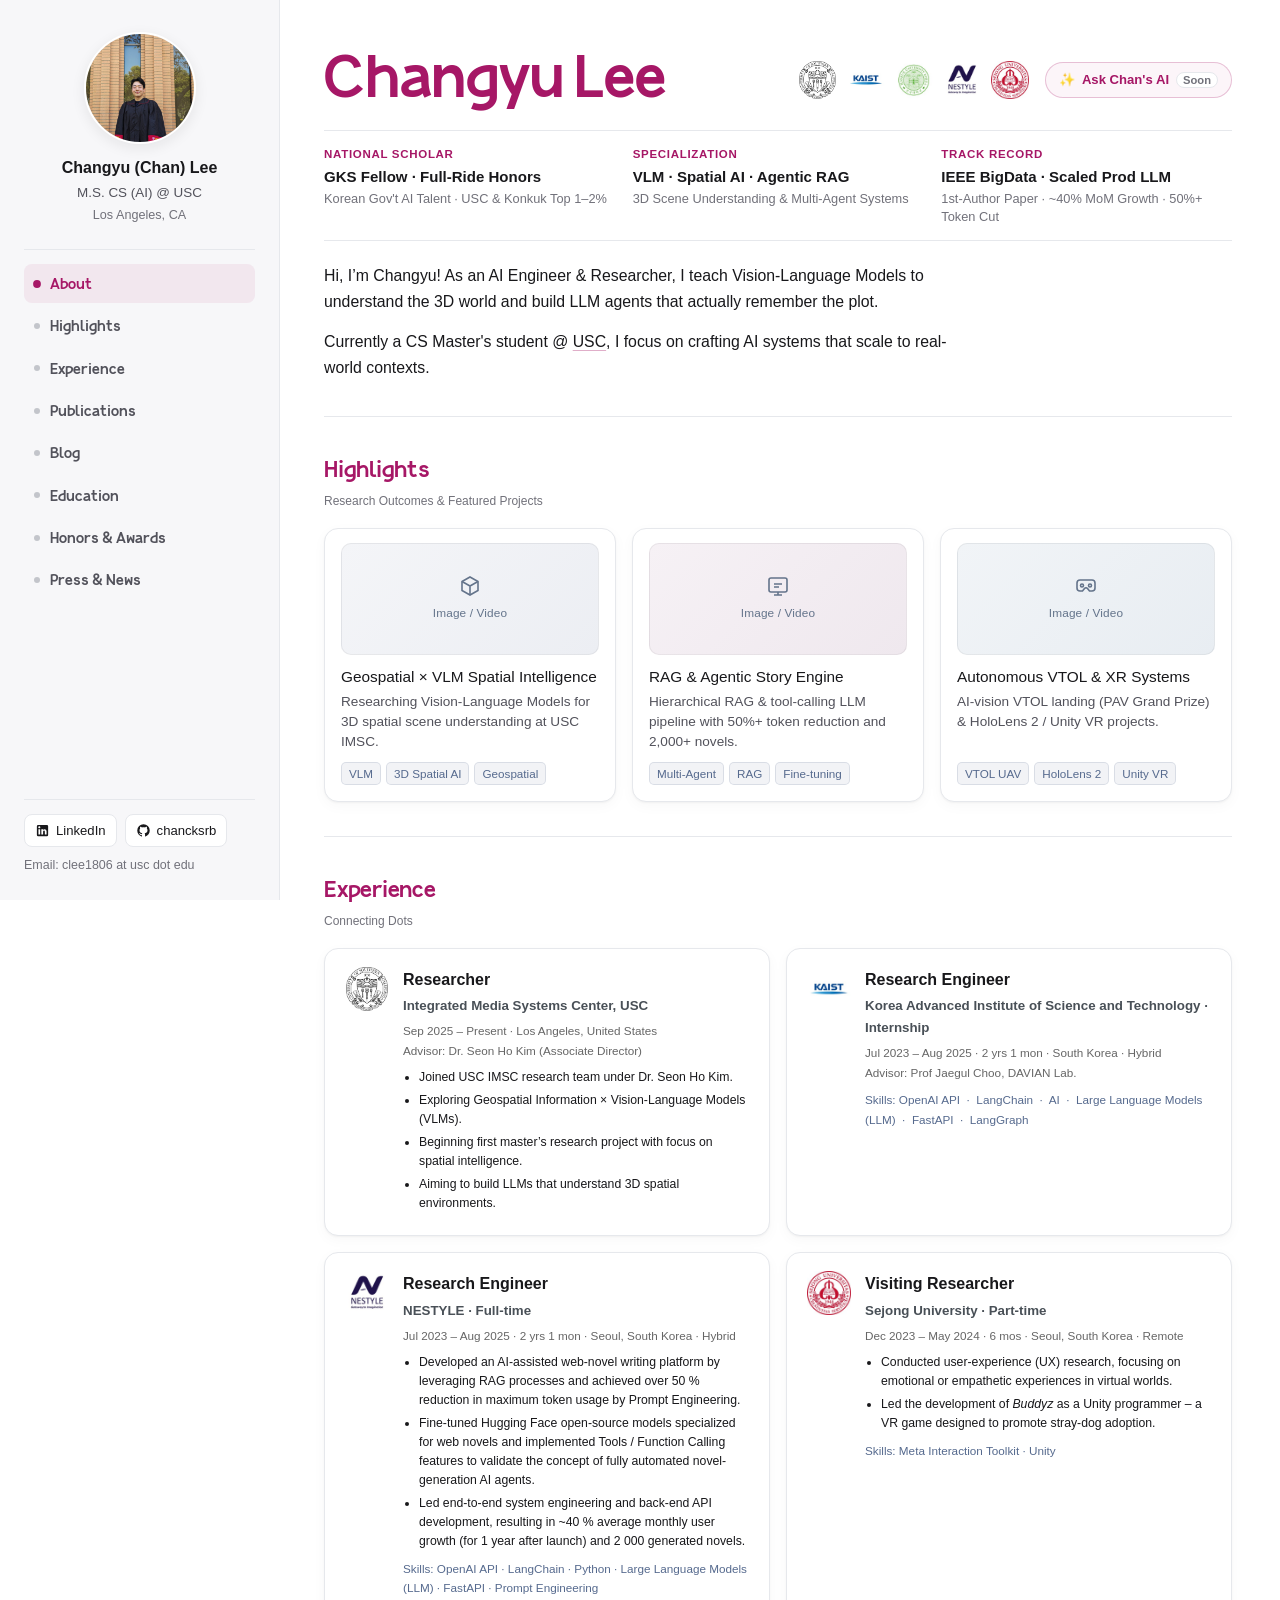
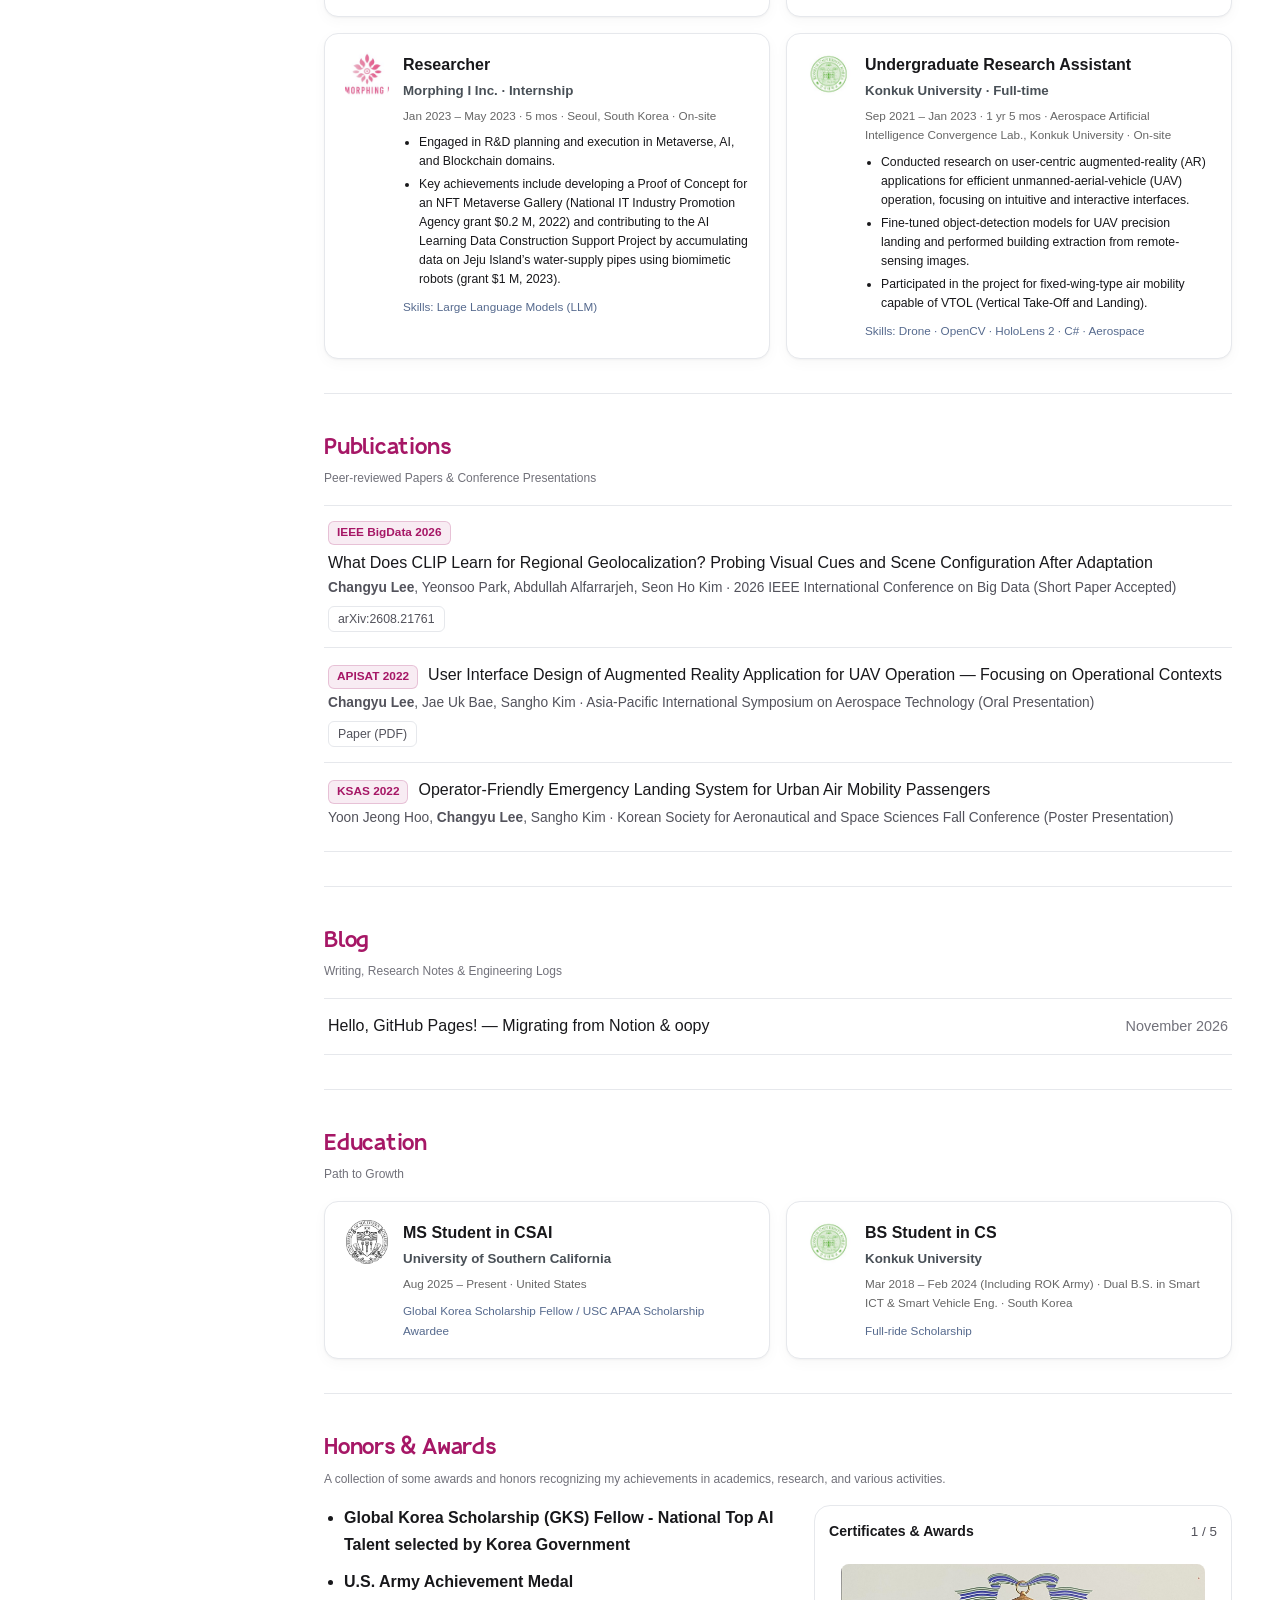
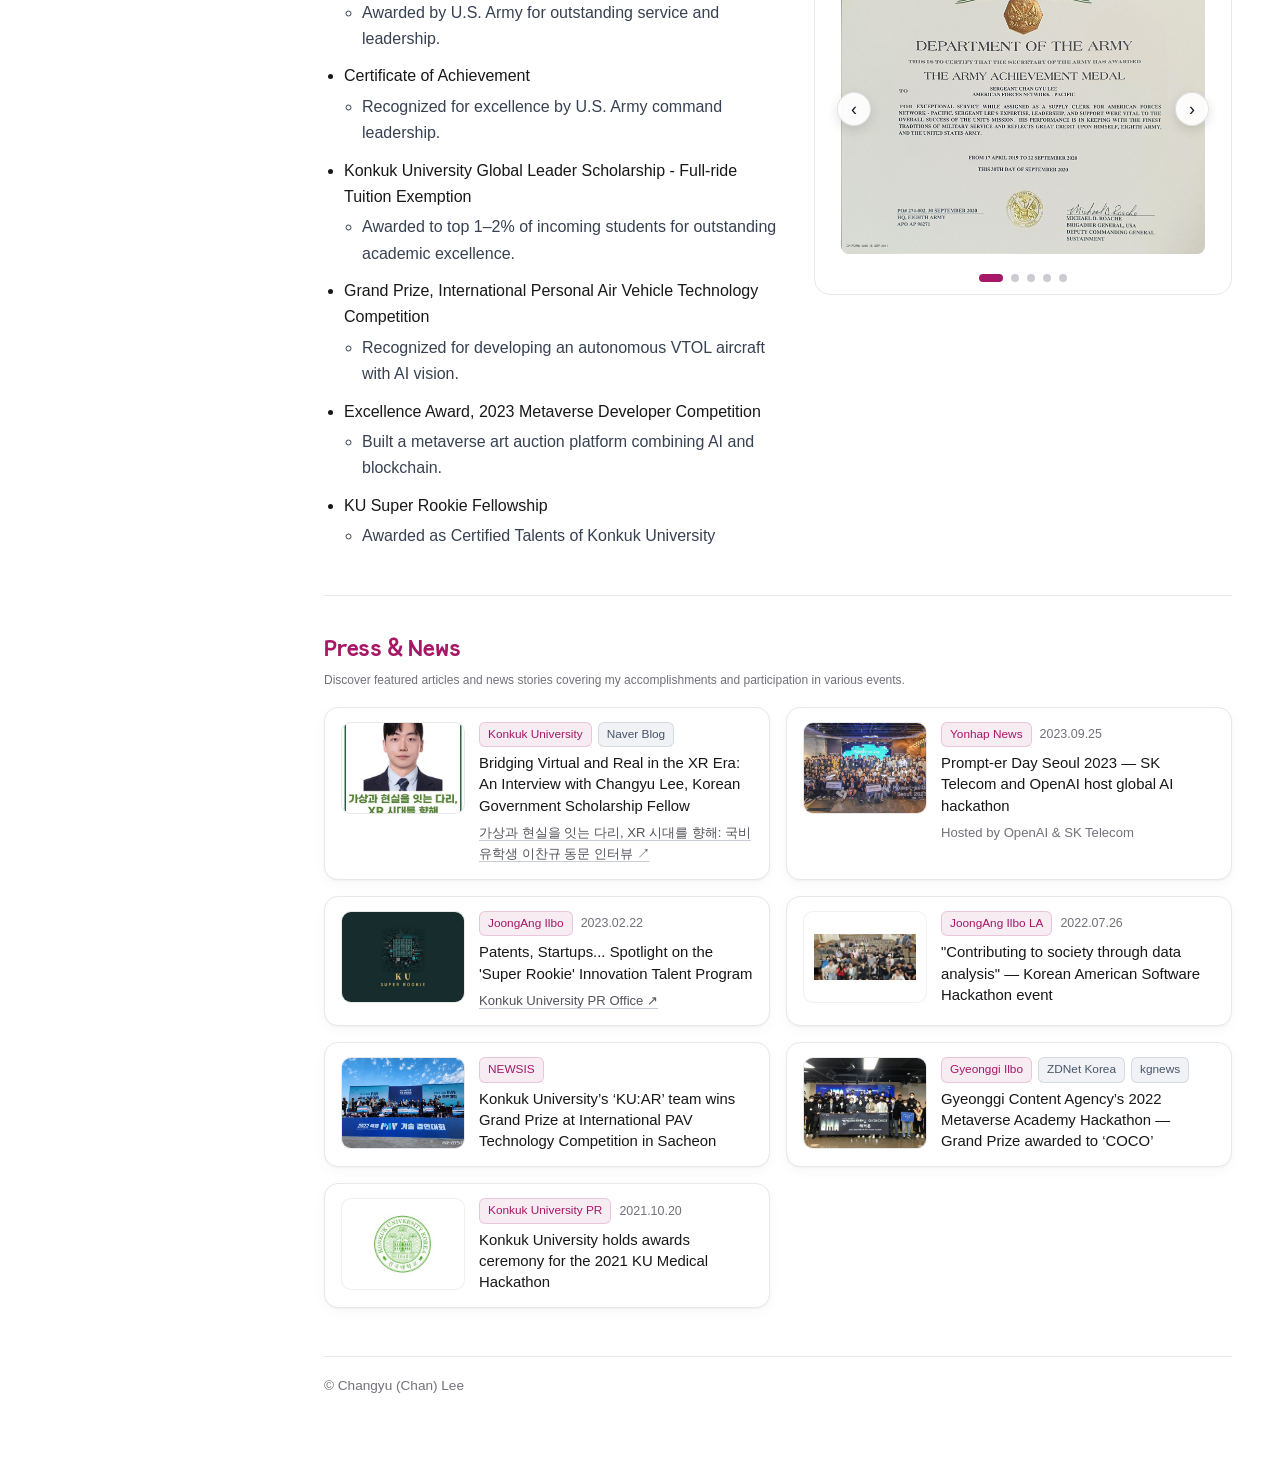
==== index.html @ b0b5f406 "content(publications): update subtitle to Peer-reviewed Papers & Conference Presentations" ====
<!DOCTYPE html>
<html lang="en">
<head>
  <meta charset="UTF-8" />
  <meta name="viewport" content="width=device-width, initial-scale=1.0" />
  <title>Changyu Lee</title>
  <meta name="description" content="Applied AI Engineer — Changyu (Chan) Lee" />
  <meta property="og:title" content="Changyu Lee" />
  <meta property="og:description" content="Applied AI Engineer & M.S. candidate in CS (AI) at USC" />
  <meta property="og:type" content="website" />
  <meta property="og:image" content="assets/images/profile.jpg" />
  <link rel="icon" type="image/svg+xml" href="favicon.svg" />
  <link rel="stylesheet" href="assets/css/style.css" />
</head>
<body>
  <div class="split-layout">
    <!-- Fixed Left Sidebar (Desktop) / Flattened Top Profile (Mobile) -->
    <aside class="split-sidebar" aria-label="Profile & Navigation">
      <div class="sidebar-top">
        <div class="profile-card">
          <div class="profile-photo-wrap">
            <img src="assets/images/profile.jpg" alt="Changyu Lee" data-zoomable />
          </div>
          <div class="profile-meta">
            <p class="profile-name">Changyu (Chan) Lee</p>
            <p class="profile-role">M.S. CS (AI) @ USC</p>
            <p class="profile-sub">Los Angeles, CA</p>
          </div>
        </div>

        <nav class="sidebar-nav" aria-label="Page sections">
          <a href="#about" class="sidebar-nav-link is-active" data-section="about">
            <span class="nav-dot" aria-hidden="true"></span>About
          </a>
          <a href="#highlights" class="sidebar-nav-link" data-section="highlights">
            <span class="nav-dot" aria-hidden="true"></span>Highlights
          </a>
          <a href="#experience" class="sidebar-nav-link" data-section="experience">
            <span class="nav-dot" aria-hidden="true"></span>Experience
          </a>
          <a href="#publications" class="sidebar-nav-link" data-section="publications">
            <span class="nav-dot" aria-hidden="true"></span>Publications
          </a>
          <a href="#blog" class="sidebar-nav-link" data-section="blog">
            <span class="nav-dot" aria-hidden="true"></span>Blog
          </a>
          <a href="#education" class="sidebar-nav-link" data-section="education">
            <span class="nav-dot" aria-hidden="true"></span>Education
          </a>
          <a href="#honors" class="sidebar-nav-link" data-section="honors">
            <span class="nav-dot" aria-hidden="true"></span>Honors &amp; Awards
          </a>
          <a href="#press" class="sidebar-nav-link" data-section="press">
            <span class="nav-dot" aria-hidden="true"></span>Press &amp; News
          </a>
        </nav>
      </div>

      <div class="sidebar-bottom">
        <div class="profile-links">
          <a class="social-pill" href="https://www.linkedin.com/in/changyu-lee" target="_blank" rel="noopener noreferrer" aria-label="LinkedIn">
            <svg viewBox="0 0 24 24" width="15" height="15" fill="currentColor" aria-hidden="true"><path d="M19 3a2 2 0 0 1 2 2v14a2 2 0 0 1-2 2H5a2 2 0 0 1-2-2V5a2 2 0 0 1 2-2h14m-.5 15.5v-5.3a3.26 3.26 0 0 0-3.26-3.26c-.85 0-1.84.52-2.28 1.3v-1.11h-2.79v8.37h2.79v-4.93c0-.77.62-1.4 1.39-1.4a1.4 1.4 0 0 1 1.4 1.4v4.93h2.75M6.88 8.56a1.68 1.68 0 0 0 1.68-1.68c0-.93-.75-1.69-1.68-1.69a1.69 1.69 0 0 0-1.69 1.69c0 .93.76 1.68 1.69 1.68m1.39 9.94v-8.37H5.5v8.37h2.77Z"/></svg>
            <span>LinkedIn</span>
          </a>
          <a class="social-pill" href="https://github.com/cksrblee" target="_blank" rel="noopener noreferrer" aria-label="GitHub">
            <svg viewBox="0 0 24 24" width="15" height="15" fill="currentColor" aria-hidden="true"><path d="M12 2A10 10 0 0 0 2 12c0 4.42 2.87 8.17 6.84 9.5.5.08.66-.23.66-.5v-1.69c-2.77.6-3.36-1.34-3.36-1.34-.46-1.16-1.11-1.47-1.11-1.47-.91-.62.07-.6.07-.6 1 .07 1.53 1.03 1.53 1.03.87 1.52 2.34 1.07 2.91.83.09-.65.35-1.09.63-1.34-2.22-.25-4.55-1.11-4.55-4.92 0-1.11.38-2 1.03-2.71-.1-.25-.45-1.29.1-2.64 0 0 .84-.27 2.75 1.02.79-.22 1.65-.33 2.5-.33.85 0 1.71.11 2.5.33 1.91-1.29 2.75-1.02 2.75-1.02.55 1.35.2 2.39.1 2.64.65.71 1.03 1.6 1.03 2.71 0 3.82-2.34 4.66-4.57 4.91.36.31.69.92.69 1.85V21c0 .27.16.59.67.5C19.14 20.16 22 16.42 22 12A10 10 0 0 0 12 2Z"/></svg>
            <span>chancksrb</span>
          </a>
        </div>
        <p class="sidebar-email">Email: clee1806 at usc dot edu</p>
      </div>
    </aside>

    <!-- Right Scrollable Main Area -->
    <main class="split-main">
      <div class="main-inner">
        <!-- Hero Header -->
        <header class="cy-name-block">
          <div class="hero-title-row">
            <h1 class="cy-h1">
              <span class="cy-name">Changyu Lee</span>
            </h1>
            <div class="hero-title-actions">
              <div class="hero-affiliations" aria-label="Affiliations and Alma Maters">
                <span class="hero-affiliation-badge" title="University of Southern California (USC)">
                  <img src="assets/images/logo-usc.png" alt="USC" />
                </span>
                <span class="hero-affiliation-badge" title="KAIST AI · DAVIAN Lab">
                  <img src="assets/images/logo-kaist.jpg" alt="KAIST" />
                </span>
                <span class="hero-affiliation-badge" title="Konkuk University">
                  <img src="assets/images/logo-konkuk.jpg" alt="Konkuk University" />
                </span>
                <span class="hero-affiliation-badge" title="Nestyle Intelligence">
                  <img src="assets/images/logo-nestyle.jpg" alt="Nestyle" />
                </span>
                <span class="hero-affiliation-badge" title="Sejong University">
                  <img src="assets/images/logo-sejong.jpg" alt="Sejong University" />
                </span>
              </div>
              <button type="button" class="cy-chat-pill" id="cyChatBtn" disabled aria-disabled="true" title="Personal LLM assistant coming soon">
                <span aria-hidden="true">✨</span>
                <span>Ask Chan's AI</span>
                <span class="cy-chat-soon">Soon</span>
              </button>
            </div>
          </div>
          <div class="hero-proof-strip" aria-label="Core credentials and impact">
            <div class="hero-proof-item">
              <span class="hero-proof-label">National Scholar</span>
              <strong class="hero-proof-key">GKS Fellow · Full-Ride Honors</strong>
              <span class="hero-proof-detail">Korean Gov't AI Talent · USC &amp; Konkuk Top 1–2%</span>
            </div>
            <div class="hero-proof-item">
              <span class="hero-proof-label">Specialization</span>
              <strong class="hero-proof-key">VLM · Spatial AI · Agentic RAG</strong>
              <span class="hero-proof-detail">3D Scene Understanding &amp; Multi-Agent Systems</span>
            </div>
            <div class="hero-proof-item">
              <span class="hero-proof-label">Track Record</span>
              <strong class="hero-proof-key">IEEE BigData · Scaled Prod LLM</strong>
              <span class="hero-proof-detail">1st-Author Paper · ~40% MoM Growth · 50%+ Token Cut</span>
            </div>
          </div>
        </header>

        <!-- About / Intro -->
        <section id="about" class="content-section intro-row" aria-label="About">
          <div class="intro-bio">
            <p>
              Hi, I’m Changyu! As an AI Engineer &amp; Researcher, I teach Vision-Language Models to understand the 3D world and build LLM agents that actually remember the plot.
            </p>
            <p>
              Currently a CS Master's student @
              <a href="https://viterbigradadmission.usc.edu/programs/masters/msprograms/computer-science/ms-computer-science-artificial-intelligence/" target="_blank" rel="noopener noreferrer">USC</a>,
              I focus on crafting AI systems that scale to real-world contexts.
            </p>
          </div>
        </section>

        <hr class="section-divider" />

        <!-- Highlights -->
        <section id="highlights" class="content-section">
          <div class="section-header">
            <h2 class="section-title">Highlights</h2>
            <p class="section-subtitle">Research Outcomes &amp; Featured Projects</p>
          </div>

          <!--
            Media preview tip:
            To attach an image or video to any highlight card, replace the <div class="highlight-placeholder">
            inside .highlight-media with:
              <img src="assets/highlights/your-image.png" alt="..." loading="lazy" decoding="async" data-zoomable />
            or:
              <video src="assets/highlights/your-demo.mp4" autoplay muted loop playsinline data-zoomable></video>
          -->
          <div class="highlights-grid">
            <article class="highlight-card">
              <div class="highlight-media highlight-media--spatial">
                <div class="highlight-placeholder">
                  <svg viewBox="0 0 24 24" width="24" height="24" fill="none" stroke="currentColor" stroke-width="1.6" aria-hidden="true">
                    <path d="M12 3l8 4.5v9L12 21l-8-4.5v-9L12 3z"/>
                    <path d="M12 12l8-4.5M12 12v9M12 12L4 7.5"/>
                  </svg>
                  <span>Image / Video</span>
                </div>
              </div>
              <div class="highlight-body">
                <h3 class="highlight-heading">Geospatial × VLM Spatial Intelligence</h3>
                <p class="highlight-text">
                  Researching Vision-Language Models for 3D spatial scene understanding at USC IMSC.
                </p>
                <div class="highlight-keywords">
                  <span class="highlight-tag">VLM</span>
                  <span class="highlight-tag">3D Spatial AI</span>
                  <span class="highlight-tag">Geospatial</span>
                </div>
              </div>
            </article>

            <article class="highlight-card">
              <div class="highlight-media highlight-media--rag">
                <div class="highlight-placeholder">
                  <svg viewBox="0 0 24 24" width="24" height="24" fill="none" stroke="currentColor" stroke-width="1.6" aria-hidden="true">
                    <rect x="3" y="4" width="18" height="14" rx="2"/>
                    <path d="M8 21h8M12 18v3M8 10h8M8 13h5"/>
                  </svg>
                  <span>Image / Video</span>
                </div>
              </div>
              <div class="highlight-body">
                <h3 class="highlight-heading">RAG &amp; Agentic Story Engine</h3>
                <p class="highlight-text">
                  Hierarchical RAG &amp; tool-calling LLM pipeline with 50%+ token reduction and 2,000+ novels.
                </p>
                <div class="highlight-keywords">
                  <span class="highlight-tag">Multi-Agent</span>
                  <span class="highlight-tag">RAG</span>
                  <span class="highlight-tag">Fine-tuning</span>
                </div>
              </div>
            </article>

            <article class="highlight-card">
              <div class="highlight-media highlight-media--uav">
                <div class="highlight-placeholder">
                  <svg viewBox="0 0 24 24" width="24" height="24" fill="none" stroke="currentColor" stroke-width="1.6" aria-hidden="true">
                    <path d="M3 9a3 3 0 0 1 3-3h12a3 3 0 0 1 3 3v5a3 3 0 0 1-3 3h-2.5l-2-2.5a1.9 1.9 0 0 0-3 0L8.5 17H6a3 3 0 0 1-3-3V9z"/>
                    <circle cx="8" cy="11.5" r="1.5"/>
                    <circle cx="16" cy="11.5" r="1.5"/>
                  </svg>
                  <span>Image / Video</span>
                </div>
              </div>
              <div class="highlight-body">
                <h3 class="highlight-heading">Autonomous VTOL &amp; XR Systems</h3>
                <p class="highlight-text">
                  AI-vision VTOL landing (PAV Grand Prize) &amp; HoloLens 2 / Unity VR projects.
                </p>
                <div class="highlight-keywords">
                  <span class="highlight-tag">VTOL UAV</span>
                  <span class="highlight-tag">HoloLens 2</span>
                  <span class="highlight-tag">Unity VR</span>
                </div>
              </div>
            </article>
          </div>
        </section>

        <hr class="section-divider" />

        <!-- Experience -->
        <section id="experience" class="content-section">
          <div class="section-header">
            <h2 class="section-title">Experience</h2>
            <p class="section-subtitle">Connecting Dots</p>
          </div>

          <div class="experience-wrapper cards-grid-2">
            <article class="experience-item">
              <div class="experience-logo">
                <img src="assets/images/logo-usc.png" alt="USC Logo" />
              </div>
              <div class="experience-details">
                <div class="experience-role">Researcher</div>
                <div class="experience-company">Integrated Media Systems Center, USC</div>
                <div class="experience-meta">
                  Sep 2025 – Present · Los Angeles, United States<br />
                  Advisor: Dr. Seon Ho Kim (Associate Director)
                </div>
                <ul class="experience-bullets">
                  <li>Joined USC IMSC research team under Dr. Seon Ho Kim.</li>
                  <li>Exploring Geospatial Information × Vision-Language Models (VLMs).</li>
                  <li>Beginning first master’s research project with focus on spatial intelligence.</li>
                  <li>Aiming to build LLMs that understand 3D spatial environments.</li>
                </ul>
              </div>
            </article>

            <article class="experience-item">
              <div class="experience-logo">
                <img src="assets/images/logo-kaist.jpg" alt="KAIST Logo" />
              </div>
              <div class="experience-details">
                <div class="experience-role">Research Engineer</div>
                <div class="experience-company">Korea Advanced Institute of Science and Technology · Internship</div>
                <div class="experience-meta">
                  Jul 2023 – Aug 2025 · 2 yrs 1 mon · South Korea · Hybrid<br />
                  Advisor: Prof Jaegul Choo, DAVIAN Lab.
                </div>
                <div class="skill-tags">
                  Skills: OpenAI API &nbsp;·&nbsp; LangChain &nbsp;·&nbsp; AI &nbsp;·&nbsp; Large Language Models (LLM) &nbsp;·&nbsp; FastAPI &nbsp;·&nbsp; LangGraph
                </div>
              </div>
            </article>

            <article class="experience-item">
              <div class="experience-logo">
                <img src="assets/images/logo-nestyle.jpg" alt="NESTYLE Logo" />
              </div>
              <div class="experience-details">
                <div class="experience-role">Research Engineer</div>
                <div class="experience-company">NESTYLE · Full-time</div>
                <div class="experience-meta">Jul 2023 – Aug 2025 · 2 yrs 1 mon · Seoul, South Korea · Hybrid</div>
                <ul class="experience-bullets">
                  <li>Developed an AI-assisted web-novel writing platform by leveraging RAG processes and achieved over 50 % reduction in maximum token usage by Prompt Engineering.</li>
                  <li>Fine-tuned Hugging Face open-source models specialized for web novels and implemented Tools / Function Calling features to validate the concept of fully automated novel-generation AI agents.</li>
                  <li>Led end-to-end system engineering and back-end API development, resulting in ~40 % average monthly user growth (for 1 year after launch) and 2 000 generated novels.</li>
                </ul>
                <div class="skill-tags">
                  Skills: OpenAI API · LangChain · Python · Large Language Models (LLM) · FastAPI · Prompt Engineering
                </div>
              </div>
            </article>

            <article class="experience-item">
              <div class="experience-logo">
                <img src="assets/images/logo-sejong.jpg" alt="Sejong University Logo" />
              </div>
              <div class="experience-details">
                <div class="experience-role">Visiting Researcher</div>
                <div class="experience-company">Sejong University · Part-time</div>
                <div class="experience-meta">Dec 2023 – May 2024 · 6 mos · Seoul, South Korea · Remote</div>
                <ul class="experience-bullets">
                  <li>Conducted user-experience (UX) research, focusing on emotional or empathetic experiences in virtual worlds.</li>
                  <li>Led the development of <em>Buddyz</em> as a Unity programmer – a VR game designed to promote stray-dog adoption.</li>
                </ul>
                <div class="skill-tags">Skills: Meta Interaction Toolkit · Unity</div>
              </div>
            </article>

            <article class="experience-item">
              <div class="experience-logo">
                <img src="assets/images/logo-morphing-i.jpg" alt="Morphing I Inc. Logo" />
              </div>
              <div class="experience-details">
                <div class="experience-role">Researcher</div>
                <div class="experience-company">Morphing I Inc. · Internship</div>
                <div class="experience-meta">Jan 2023 – May 2023 · 5 mos · Seoul, South Korea · On-site</div>
                <ul class="experience-bullets">
                  <li>Engaged in R&amp;D planning and execution in Metaverse, AI, and Blockchain domains.</li>
                  <li>Key achievements include developing a Proof of Concept for an NFT Metaverse Gallery (National IT Industry Promotion Agency grant $0.2 M, 2022) and contributing to the AI Learning Data Construction Support Project by accumulating data on Jeju Island’s water-supply pipes using biomimetic robots (grant $1 M, 2023).</li>
                </ul>
                <div class="skill-tags">Skills: Large Language Models (LLM)</div>
              </div>
            </article>

            <article class="experience-item">
              <div class="experience-logo">
                <img src="assets/images/logo-konkuk.jpg" alt="Konkuk University Logo" />
              </div>
              <div class="experience-details">
                <div class="experience-role">Undergraduate Research Assistant</div>
                <div class="experience-company">Konkuk University · Full-time</div>
                <div class="experience-meta">
                  Sep 2021 – Jan 2023 · 1 yr 5 mos · Aerospace Artificial Intelligence Convergence Lab., Konkuk University · On-site
                </div>
                <ul class="experience-bullets">
                  <li>Conducted research on user-centric augmented-reality (AR) applications for efficient unmanned-aerial-vehicle (UAV) operation, focusing on intuitive and interactive interfaces.</li>
                  <li>Fine-tuned object-detection models for UAV precision landing and performed building extraction from remote-sensing images.</li>
                  <li>Participated in the project for fixed-wing-type air mobility capable of VTOL (Vertical Take-Off and Landing).</li>
                </ul>
                <div class="skill-tags">Skills: Drone · OpenCV · HoloLens 2 · C# · Aerospace</div>
              </div>
            </article>
          </div>
        </section>

        <hr class="section-divider" />

        <!-- Publications -->
        <section id="publications" class="content-section">
          <div class="section-header">
            <h2 class="section-title">Publications</h2>
            <p class="section-subtitle">Peer-reviewed Papers &amp; Conference Presentations</p>
          </div>

          <ul class="pub-list">
            <li class="pub-item">
              <div class="pub-meta">
                <span class="pub-venue">IEEE BigData 2026</span>
                <span class="pub-title">What Does CLIP Learn for Regional Geolocalization? Probing Visual Cues and Scene Configuration After Adaptation</span>
              </div>
              <p class="pub-authors">
                <strong>Changyu Lee</strong>, Yeonsoo Park, Abdullah Alfarrarjeh, Seon Ho Kim · 2026 IEEE International Conference on Big Data (Short Paper Accepted)
              </p>
              <div class="pub-links">
                <a class="pub-link" href="https://arxiv.org/abs/2608.21761" target="_blank" rel="noopener noreferrer">arXiv:2608.21761</a>
              </div>
            </li>

            <li class="pub-item">
              <div class="pub-meta">
                <span class="pub-venue">APISAT 2022</span>
                <span class="pub-title">User Interface Design of Augmented Reality Application for UAV Operation — Focusing on Operational Contexts</span>
              </div>
              <p class="pub-authors">
                <strong>Changyu Lee</strong>, Jae Uk Bae, Sangho Kim · Asia-Pacific International Symposium on Aerospace Technology (Oral Presentation)
              </p>
              <div class="pub-links">
                <a class="pub-link" href="https://pcojapan-online.com/uploads/S19-S35_surface-compressed.pdf#page=393" target="_blank" rel="noopener noreferrer">Paper (PDF)</a>
              </div>
            </li>

            <li class="pub-item">
              <div class="pub-meta">
                <span class="pub-venue">KSAS 2022</span>
                <span class="pub-title">Operator-Friendly Emergency Landing System for Urban Air Mobility Passengers</span>
              </div>
              <p class="pub-authors">
                Yoon Jeong Hoo, <strong>Changyu Lee</strong>, Sangho Kim · Korean Society for Aeronautical and Space Sciences Fall Conference (Poster Presentation)
              </p>
            </li>
          </ul>
        </section>

        <hr class="section-divider" />

        <!-- Blog -->
        <section id="blog" class="content-section">
          <div class="section-header">
            <h2 class="section-title">Blog</h2>
            <p class="section-subtitle">Writing, Research Notes &amp; Engineering Logs</p>
          </div>

          <div class="blog-list" id="blogPostList">
            <p class="blog-empty">Loading posts...</p>
          </div>
        </section>

        <hr class="section-divider" />

        <!-- Education -->
        <section id="education" class="content-section">
          <div class="section-header">
            <h2 class="section-title">Education</h2>
            <p class="section-subtitle">Path to Growth</p>
          </div>

          <div class="experience-wrapper cards-grid-2">
            <article class="experience-item">
              <div class="experience-logo">
                <img src="assets/images/logo-usc.png" alt="USC Logo" />
              </div>
              <div class="experience-details">
                <div class="experience-role">MS Student in CSAI</div>
                <div class="experience-company">University of Southern California</div>
                <div class="experience-meta">Aug 2025 – Present · United States</div>
                <div class="skill-tags">Global Korea Scholarship Fellow / USC APAA Scholarship Awardee</div>
              </div>
            </article>

            <article class="experience-item">
              <div class="experience-logo">
                <img src="assets/images/logo-konkuk.jpg" alt="Konkuk University Logo" />
              </div>
              <div class="experience-details">
                <div class="experience-role">BS Student in CS</div>
                <div class="experience-company">Konkuk University</div>
                <div class="experience-meta">Mar 2018 – Feb 2024 (Including ROK Army) · Dual B.S. in Smart ICT &amp; Smart Vehicle Eng. · South Korea</div>
                <div class="skill-tags">Full-ride Scholarship</div>
              </div>
            </article>
          </div>
        </section>

        <hr class="section-divider" />

        <!-- Honors & Awards -->
        <section id="honors" class="content-section">
          <div class="section-header">
            <h2 class="section-title">Honors &amp; Awards</h2>
            <p class="section-subtitle">
              A collection of some awards and honors recognizing my achievements in academics, research, and various activities.
            </p>
          </div>

          <div class="honors-split">
            <div class="notion-list-wrap">
              <ul class="notion-list">
                <li>
                  <strong>Global Korea Scholarship (GKS) Fellow - National Top AI Talent selected by Korea Government</strong>
                </li>
                <li>
                  <strong>U.S. Army Achievement Medal</strong>
                  <ul class="notion-sublist">
                    <li>Awarded by U.S. Army for outstanding service and leadership.</li>
                  </ul>
                </li>
                <li>
                  Certificate of Achievement
                  <ul class="notion-sublist">
                    <li>Recognized for excellence by U.S. Army command leadership.</li>
                  </ul>
                </li>
                <li>
                  Konkuk University Global Leader Scholarship - Full-ride Tuition Exemption
                  <ul class="notion-sublist">
                    <li>Awarded to top 1–2% of incoming students for outstanding academic excellence.</li>
                  </ul>
                </li>
                <li>
                  Grand Prize, International Personal Air Vehicle Technology Competition
                  <ul class="notion-sublist">
                    <li>Recognized for developing an autonomous VTOL aircraft with AI vision.</li>
                  </ul>
                </li>
                <li>
                  Excellence Award, 2023 Metaverse Developer Competition
                  <ul class="notion-sublist">
                    <li>Built a metaverse art auction platform combining AI and blockchain.</li>
                  </ul>
                </li>
                <li>
                  KU Super Rookie Fellowship
                  <ul class="notion-sublist">
                    <li>Awarded as Certified Talents of Konkuk University</li>
                  </ul>
                </li>
              </ul>
            </div>

            <!-- Image Slide -->
            <div class="cy-carousel" id="honorsCarousel" aria-label="Honors and Certificates Gallery">
              <div class="cy-carousel-header">
                <span class="cy-carousel-badge">Certificates &amp; Awards</span>
                <span class="cy-carousel-counter">1 / 5</span>
              </div>
              <div class="cy-carousel-viewport">
                <div class="cy-carousel-track">
                  <div class="cy-carousel-slide">
                    <img src="assets/images/honor-1.jpg" alt="U.S. Army Award 1" loading="lazy" decoding="async" data-zoomable />
                  </div>
                  <div class="cy-carousel-slide">
                    <img src="assets/images/honor-2.jpg" alt="U.S. Army Award 2" loading="lazy" decoding="async" data-zoomable />
                  </div>
                  <div class="cy-carousel-slide">
                    <img src="assets/images/honor-3-scholarship.jpg" alt="Konkuk University Global Leader Scholarship Certificate" loading="lazy" decoding="async" data-zoomable />
                  </div>
                  <div class="cy-carousel-slide">
                    <img src="assets/images/honor-4.png" alt="Award Certificate 4" loading="lazy" decoding="async" data-zoomable />
                  </div>
                  <div class="cy-carousel-slide">
                    <img src="assets/images/honor-5.png" alt="Award Certificate 5" loading="lazy" decoding="async" data-zoomable />
                  </div>
                </div>
                <button type="button" class="cy-carousel-nav cy-carousel-prev" aria-label="Previous image">‹</button>
                <button type="button" class="cy-carousel-nav cy-carousel-next" aria-label="Next image">›</button>
              </div>
              <div class="cy-carousel-dots" role="tablist" aria-label="Slide selector">
                <button type="button" class="cy-carousel-dot is-active" aria-label="Slide 1"></button>
                <button type="button" class="cy-carousel-dot" aria-label="Slide 2"></button>
                <button type="button" class="cy-carousel-dot" aria-label="Slide 3"></button>
                <button type="button" class="cy-carousel-dot" aria-label="Slide 4"></button>
                <button type="button" class="cy-carousel-dot" aria-label="Slide 5"></button>
              </div>
            </div>
          </div>
        </section>

        <hr class="section-divider" />

        <!-- Press & News -->
        <section id="press" class="content-section">
          <div class="section-header">
            <h2 class="section-title">Press &amp; News</h2>
            <p class="section-subtitle">
              Discover featured articles and news stories covering my accomplishments and participation in various events.
            </p>
          </div>

          <div class="press-grid">
            <article class="press-card">
              <a class="press-thumb" href="https://m.blog.naver.com/dreamkonkuk/223986310248" target="_blank" rel="noopener noreferrer" aria-label="Read Konkuk University Interview">
                <img src="assets/images/press/press-konkuk-blog.jpg" alt="Konkuk University Interview Thumbnail" loading="lazy" decoding="async" />
              </a>
              <div class="press-body">
                <div class="press-meta">
                  <span class="press-outlet">Konkuk University</span>
                  <span class="press-outlet press-outlet--sub">Naver Blog</span>
                </div>
                <h3 class="press-title">
                  <a href="https://m.blog.naver.com/dreamkonkuk/223986310248" target="_blank" rel="noopener noreferrer">
                    Bridging Virtual and Real in the XR Era: An Interview with Changyu Lee, Korean Government Scholarship Fellow
                  </a>
                </h3>
                <p class="press-subtitle-link">
                  <a href="https://m.blog.naver.com/dreamkonkuk/223986310248" target="_blank" rel="noopener noreferrer">
                    가상과 현실을 잇는 다리, XR 시대를 향해: 국비유학생 이찬규 동문 인터뷰 ↗
                  </a>
                </p>
              </div>
            </article>

            <article class="press-card">
              <a class="press-thumb" href="https://www.yna.co.kr/view/AKR20230925020100017" target="_blank" rel="noopener noreferrer" aria-label="Read Yonhap News Article">
                <img src="assets/images/press/press-yonhap.jpg" alt="Yonhap News Thumbnail" loading="lazy" decoding="async" />
              </a>
              <div class="press-body">
                <div class="press-meta">
                  <span class="press-outlet">Yonhap News</span>
                  <span class="press-date">2023.09.25</span>
                </div>
                <h3 class="press-title">
                  <a href="https://www.yna.co.kr/view/AKR20230925020100017" target="_blank" rel="noopener noreferrer">
                    Prompt-er Day Seoul 2023 — SK Telecom and OpenAI host global AI hackathon
                  </a>
                </h3>
                <p class="press-desc">Hosted by OpenAI &amp; SK Telecom</p>
              </div>
            </article>

            <article class="press-card">
              <a class="press-thumb" href="https://www.joongang.co.kr/article/25142214#home" target="_blank" rel="noopener noreferrer" aria-label="Read JoongAng Ilbo Article">
                <img src="assets/images/press/press-joongang.jpg" alt="JoongAng Ilbo Thumbnail" loading="lazy" decoding="async" />
              </a>
              <div class="press-body">
                <div class="press-meta">
                  <span class="press-outlet">JoongAng Ilbo</span>
                  <span class="press-date">2023.02.22</span>
                </div>
                <h3 class="press-title">
                  <a href="https://www.joongang.co.kr/article/25142214#home" target="_blank" rel="noopener noreferrer">
                    Patents, Startups... Spotlight on the 'Super Rookie' Innovation Talent Program
                  </a>
                </h3>
                <p class="press-subtitle-link">
                  <a href="http://www.konkuk.ac.kr/Administration/Pub/jsp/New/today_01.jsp?src=/do/MessageBoard/ArticleRead.do?forum=today&sort=6&id=5b50153&urlYn=Y" target="_blank" rel="noopener noreferrer">
                    Konkuk University PR Office ↗
                  </a>
                </p>
              </div>
            </article>

            <article class="press-card">
              <a class="press-thumb press-thumb--contain" href="https://news.koreadaily.com/2022/07/25/society/community/20220725194041499.html" target="_blank" rel="noopener noreferrer" aria-label="Read JoongAng Ilbo LA Article">
                <img src="assets/images/press/press-koreadaily.jpg" alt="JoongAng Ilbo LA Thumbnail" loading="lazy" decoding="async" />
              </a>
              <div class="press-body">
                <div class="press-meta">
                  <span class="press-outlet">JoongAng Ilbo LA</span>
                  <span class="press-date">2022.07.26</span>
                </div>
                <h3 class="press-title">
                  <a href="https://news.koreadaily.com/2022/07/25/society/community/20220725194041499.html" target="_blank" rel="noopener noreferrer">
                    "Contributing to society through data analysis" — Korean American Software Hackathon event
                  </a>
                </h3>
              </div>
            </article>

            <article class="press-card">
              <a class="press-thumb" href="https://www.newsis.com/view/?id=NISX20221023_0002057775" target="_blank" rel="noopener noreferrer" aria-label="Read NEWSIS Article">
                <img src="assets/images/press/press-newsis.jpg" alt="NEWSIS Thumbnail" loading="lazy" decoding="async" />
              </a>
              <div class="press-body">
                <div class="press-meta">
                  <span class="press-outlet">NEWSIS</span>
                </div>
                <h3 class="press-title">
                  <a href="https://www.newsis.com/view/?id=NISX20221023_0002057775" target="_blank" rel="noopener noreferrer">
                    Konkuk University’s ‘KU:AR’ team wins Grand Prize at International PAV Technology Competition in Sacheon
                  </a>
                </h3>
              </div>
            </article>

            <article class="press-card">
              <a class="press-thumb" href="https://www.kgnews.co.kr/news/article.html?no=728181" target="_blank" rel="noopener noreferrer" aria-label="Read Gyeonggi News Article">
                <img src="assets/images/press/press-kgnews.jpg" alt="Metaverse Academy Hackathon Thumbnail" loading="lazy" decoding="async" />
              </a>
              <div class="press-body">
                <div class="press-meta">
                  <span class="press-outlet">Gyeonggi Ilbo</span>
                  <span class="press-outlet press-outlet--sub">ZDNet Korea</span>
                  <span class="press-outlet press-outlet--sub">kgnews</span>
                </div>
                <h3 class="press-title">
                  <a href="https://www.kgnews.co.kr/news/article.html?no=728181" target="_blank" rel="noopener noreferrer">
                    Gyeonggi Content Agency’s 2022 Metaverse Academy Hackathon — Grand Prize awarded to ‘COCO’
                  </a>
                </h3>
              </div>
            </article>

            <article class="press-card">
              <a class="press-thumb press-thumb--contain" href="https://kumedia.konkuk.ac.kr/news/articleView.html?idxno=11655" target="_blank" rel="noopener noreferrer" aria-label="Read Konkuk University PR Office Article">
                <img src="assets/images/logo-konkuk.jpg" alt="Konkuk University PR Office" loading="lazy" decoding="async" />
              </a>
              <div class="press-body">
                <div class="press-meta">
                  <span class="press-outlet">Konkuk University PR</span>
                  <span class="press-date">2021.10.20</span>
                </div>
                <h3 class="press-title">
                  <a href="https://kumedia.konkuk.ac.kr/news/articleView.html?idxno=11655" target="_blank" rel="noopener noreferrer">
                    Konkuk University holds awards ceremony for the 2021 KU Medical Hackathon
                  </a>
                </h3>
              </div>
            </article>
          </div>
        </section>

        <footer class="site-footer">
          © Changyu (Chan) Lee
        </footer>
      </div>
    </main>
  </div>

  <!-- Chatbot Modal -->
  <div class="cy-chat-overlay" id="cyChatOverlay" aria-hidden="true" role="dialog" aria-modal="true" aria-label="Ask Changyu AI">
    <div class="cy-chat-modal">
      <div class="cy-chat-header">
        <span>💬 Ask Changyu</span>
        <button type="button" class="cy-chat-close" id="cyChatClose" aria-label="Close chat">×</button>
      </div>
      <div class="cy-chat-body" id="cyChatBody"></div>
    </div>
  </div>

  <!-- Image Lightbox -->
  <div class="cy-lightbox" id="cyLightbox" aria-hidden="true" role="dialog" aria-modal="true" aria-label="Image Preview">
    <button type="button" class="cy-lightbox-close" id="cyLightboxClose" aria-label="Close image preview">×</button>
    <img id="cyLightboxImg" src="" alt="" />
  </div>

  <script src="assets/js/main.js"></script>
</body>
</html>
---- assets/css/style.css ----
@font-face {
  font-family: 'HSSanTokki20-Regular';
  src: url('../fonts/HSSanTokki20-Regular.woff2') format('woff2');
  font-weight: 400;
  font-style: normal;
  font-display: swap;
}

:root {
  --bg: #FFFFFF;
  --sidebar-bg: #F7F7F9;
  --sidebar-width: 280px;
  --text: #18181B;
  --text-muted: #52525B;
  --text-subtle: #71717A;
  --accent: #A61766;
  --divider: #E6E8EC;
  --surface: #FFFFFF;
  --shadow: 0 1px 2px rgba(24, 24, 27, 0.04), 0 4px 14px rgba(24, 24, 27, 0.03);
  --shadow-hover: 0 6px 16px rgba(24, 24, 27, 0.07), 0 10px 24px rgba(166, 23, 102, 0.08);
}

*,
*::before,
*::after {
  box-sizing: border-box;
}

html {
  scroll-behavior: smooth;
  -webkit-text-size-adjust: 100%;
}

body {
  margin: 0;
  font-family: -apple-system, BlinkMacSystemFont, "Segoe UI", "Apple SD Gothic Neo", "Noto Sans KR", Helvetica, Arial, sans-serif;
  color: var(--text);
  background: var(--bg);
  line-height: 1.65;
  overflow-x: hidden;
}

a {
  color: inherit;
  text-decoration: underline;
  text-decoration-color: rgba(166, 23, 102, 0.35);
  text-underline-offset: 3px;
  transition: color 0.2s ease, text-decoration-color 0.2s ease;
}

a:hover {
  color: var(--accent);
  text-decoration-color: var(--accent);
}

img {
  max-width: 100%;
  height: auto;
  display: block;
}

/* =========================================================
   Desktop Split-View (Full-Height Left Sidebar + Right Pane)
   ========================================================= */
.split-layout {
  min-height: 100vh;
}

.split-sidebar {
  position: fixed;
  top: 0;
  left: 0;
  bottom: 0;
  width: var(--sidebar-width);
  background: var(--sidebar-bg);
  border-right: 1px solid var(--divider);
  padding: 28px 24px 24px;
  display: flex;
  flex-direction: column;
  justify-content: space-between;
  gap: 20px;
  overflow-y: auto;
  scrollbar-width: none;
  z-index: 20;
}

.split-sidebar::-webkit-scrollbar {
  display: none;
}

.sidebar-top {
  display: flex;
  flex-direction: column;
  gap: 22px;
}

/* Centered Avatar + Clean ID inside Sidebar */
.profile-card {
  display: flex;
  flex-direction: column;
  align-items: center;
  text-align: center;
  gap: 12px;
  padding-top: 4px;
  font-size: 0.87rem;
}

.profile-photo-wrap {
  width: 112px;
  height: 112px;
  border-radius: 50%;
  overflow: hidden;
  border: 2px solid #ffffff;
  box-shadow: 0 4px 14px rgba(24, 24, 27, 0.08);
  background: #f1f5f9;
}

.profile-photo-wrap img {
  width: 100%;
  height: 100%;
  object-fit: cover;
  object-position: center 18%;
  cursor: zoom-in;
}

.profile-meta p {
  margin: 0 0 3px;
  line-height: 1.45;
  color: var(--text-muted);
}

.profile-name {
  font-size: 1rem;
  font-weight: 700;
  color: var(--text) !important;
  margin-bottom: 4px !important;
}

.profile-role {
  font-size: 0.84rem;
  font-weight: 500;
  color: var(--text-muted) !important;
}

.profile-sub {
  font-size: 0.79rem;
  color: var(--text-subtle) !important;
}

/* Sidebar Navigation */
.sidebar-nav {
  display: flex;
  flex-direction: column;
  gap: 3px;
  padding-top: 14px;
  border-top: 1px solid var(--divider);
}

.sidebar-nav-link {
  display: flex;
  align-items: center;
  gap: 10px;
  padding: 7px 10px;
  border-radius: 8px;
  text-decoration: none;
  font-family: 'HSSanTokki20-Regular', sans-serif;
  font-size: 0.96rem;
  font-weight: 400;
  color: var(--text-muted);
  transition: background 0.18s ease, color 0.18s ease;
}

.nav-dot {
  width: 6px;
  height: 6px;
  border-radius: 50%;
  background: rgba(15, 23, 42, 0.22);
  transition: transform 0.18s ease, background 0.18s ease;
}

.sidebar-nav-link:hover {
  color: var(--text);
  background: rgba(15, 23, 42, 0.04);
}

.sidebar-nav-link.is-active {
  color: var(--accent);
  font-weight: 400;
  background: rgba(166, 23, 102, 0.07);
}

.sidebar-nav-link.is-active .nav-dot {
  background: var(--accent);
  transform: scale(1.3);
}

/* Sidebar Bottom Social Links */
.sidebar-bottom {
  padding-top: 14px;
  border-top: 1px solid var(--divider);
  display: flex;
  flex-direction: column;
  gap: 8px;
}

.profile-links {
  display: flex;
  flex-wrap: wrap;
  gap: 8px;
}

.social-pill {
  display: inline-flex;
  align-items: center;
  gap: 6px;
  padding: 5px 10px;
  border-radius: 8px;
  border: 1px solid var(--divider);
  background: #ffffff;
  text-decoration: none;
  font-size: 0.82rem;
  font-weight: 500;
  color: var(--text);
  transition: border-color 0.2s ease, color 0.2s ease, transform 0.2s ease;
}

.social-pill:hover {
  border-color: rgba(166, 23, 102, 0.4);
  color: var(--accent);
  transform: translateY(-1px);
}

.sidebar-email {
  margin: 0;
  font-size: 0.78rem;
  color: var(--text-subtle);
  word-break: break-word;
}

/* =========================================================
   Right Scrollable Main Pane (Wide Space Utilization)
   ========================================================= */
.split-main {
  margin-left: var(--sidebar-width);
  position: relative;
  background: var(--bg);
}

.main-inner {
  width: 100%;
  max-width: 1280px;
  margin: 0;
  padding: 44px 48px 72px 44px;
}

.content-section {
  scroll-margin-top: 28px;
}

.section-divider {
  border: 0;
  height: 1px;
  background: var(--divider);
  margin: 34px 0;
}

/* ===== Hero Name Block (Top of Right Pane) ===== */
.cy-name-block {
  position: relative;
  width: 100%;
  text-align: left;
  padding: 0 0 22px;
}

.cy-name-block .cy-h1 {
  font-family: 'HSSanTokki20-Regular', sans-serif;
  font-size: clamp(40px, 4.8vw, 64px);
  font-weight: 400;
  letter-spacing: -0.02em;
  line-height: 1.05;
  margin: 0;
}

.cy-name-block .cy-name {
  display: block;
  color: var(--accent);
  padding-bottom: 0.12em;
  overflow: visible;
}

.hero-title-row {
  display: flex;
  align-items: center;
  justify-content: space-between;
  flex-wrap: wrap;
  gap: 12px 24px;
}

.hero-title-actions {
  display: inline-flex;
  align-items: center;
  flex-wrap: wrap;
  gap: 12px 16px;
}

.hero-affiliations {
  display: inline-flex;
  align-items: center;
  gap: 10px;
  flex-shrink: 0;
}

.cy-chat-pill {
  display: inline-flex;
  align-items: center;
  gap: 7px;
  height: 36px;
  padding: 0 13px;
  border-radius: 999px;
  border: 1px solid rgba(166, 23, 102, 0.24);
  background: rgba(166, 23, 102, 0.04);
  color: var(--accent);
  font-family: inherit;
  font-size: 0.82rem;
  font-weight: 550;
  cursor: default;
}

.cy-chat-soon {
  font-size: 0.7rem;
  font-weight: 600;
  padding: 1px 6px;
  border-radius: 999px;
  background: #ffffff;
  border: 1px solid var(--divider);
  color: var(--text-subtle);
}

.hero-affiliation-badge {
  width: 38px;
  height: 38px;
  background: transparent;
  border: none;
  padding: 0;
  display: inline-flex;
  align-items: center;
  justify-content: center;
  box-shadow: none;
  transition: transform 0.18s ease;
}

.hero-affiliation-badge:hover {
  transform: translateY(-2px);
}

.hero-affiliation-badge img {
  width: 100%;
  height: 100%;
  object-fit: contain;
  display: block;
  border-radius: 6px;
}

/* First-Screen Credential & Impact Keyword Strip */
.hero-proof-strip {
  display: grid;
  grid-template-columns: repeat(3, minmax(0, 1fr));
  gap: 18px;
  margin-top: 14px;
  padding: 14px 0;
  border-top: 1px solid var(--divider);
  border-bottom: 1px solid var(--divider);
  text-align: left;
}

.hero-proof-item {
  display: flex;
  flex-direction: column;
  gap: 3px;
  min-width: 0;
}

.hero-proof-label {
  font-size: 0.72rem;
  font-weight: 600;
  text-transform: uppercase;
  letter-spacing: 0.06em;
  color: var(--accent);
}

.hero-proof-key {
  font-size: 0.94rem;
  font-weight: 600;
  color: var(--text);
  line-height: 1.35;
}

.hero-proof-detail {
  font-size: 0.8rem;
  color: var(--text-subtle);
  line-height: 1.4;
}

/* ===== Intro Row ===== */
.intro-row {
  display: block;
}

.intro-bio {
  max-width: 74ch;
}

.intro-bio p {
  margin: 0 0 14px;
  font-size: 0.99rem;
}

.intro-bio p:last-child {
  margin-bottom: 0;
}

/* Boxless Compact Education under Bio */
.intro-education {
  margin-top: 18px;
  padding-top: 14px;
  border-top: 1px solid var(--divider);
}

.intro-edu-label {
  font-size: 0.78rem;
  font-weight: 600;
  text-transform: uppercase;
  letter-spacing: 0.06em;
  color: var(--accent);
  margin-bottom: 10px;
}

.intro-edu-list {
  list-style: none;
  margin: 0;
  padding: 0;
  display: flex;
  flex-direction: column;
  gap: 10px;
}

.intro-edu-item {
  display: flex;
  align-items: flex-start;
  gap: 10px;
}

.intro-edu-logo {
  width: 22px;
  height: 22px;
  border-radius: 5px;
  object-fit: contain;
  flex-shrink: 0;
  margin-top: 2px;
}

.intro-edu-text {
  display: flex;
  flex-direction: column;
  gap: 2px;
  min-width: 0;
}

.intro-edu-degree {
  font-size: 0.92rem;
  font-weight: 550;
  color: var(--text);
  line-height: 1.4;
}

.intro-edu-meta {
  font-size: 0.82rem;
  color: var(--text-subtle);
  line-height: 1.4;
}

/* ===== Chatbot Inline Card & Modal ===== */
.cy-chat-inline {
  width: 100%;
  padding: 20px;
  border-radius: 16px;
  background: var(--surface);
  border: 1px solid rgba(166, 23, 102, 0.22);
  box-shadow: var(--shadow);
  display: flex;
  flex-direction: column;
  gap: 12px;
  position: relative;
}

.cy-chat-title {
  font-size: 10.5pt;
  font-weight: 600;
  color: #A61766;
  display: flex;
  align-items: center;
  gap: 8px;
  margin: 0;
}

.cy-chat-desc {
  font-size: 9pt;
  color: #5f6368;
  line-height: 1.5;
  margin: 0;
}

.cy-chat-btn {
  margin-top: 2px;
  padding: 11px 16px;
  border: none;
  border-radius: 10px;
  background: linear-gradient(135deg, #A61766 0%, #831250 100%);
  color: #fff;
  font-weight: 600;
  font-size: 9.5pt;
  cursor: pointer;
  display: flex;
  align-items: center;
  justify-content: center;
  gap: 8px;
  transition: transform 0.2s ease, box-shadow 0.2s ease, filter 0.2s ease;
  box-shadow: 0 4px 12px rgba(166, 23, 102, 0.22);
}

.cy-chat-btn:hover:not(:disabled) {
  transform: translateY(-2px);
  box-shadow: 0 8px 20px rgba(166, 23, 102, 0.3);
  filter: brightness(1.04);
}

.cy-chat-btn:disabled {
  background: #E6E8EC;
  color: var(--text-subtle);
  box-shadow: none;
  cursor: not-allowed;
}

.cy-chat-overlay {
  position: fixed;
  inset: 0;
  background: rgba(10, 10, 30, 0.56);
  z-index: 99999;
  display: none;
  align-items: center;
  justify-content: center;
  opacity: 0;
  transition: opacity 0.25s ease;
}

.cy-chat-overlay.cy-open {
  display: flex;
  opacity: 1;
}

.cy-chat-modal {
  width: min(92vw, 520px);
  height: min(85vh, 680px);
  background: #fff;
  border-radius: 20px;
  overflow: hidden;
  display: flex;
  flex-direction: column;
  box-shadow: 0 24px 64px rgba(0, 0, 0, 0.25);
  transform: translateY(16px) scale(0.97);
  transition: transform 0.25s ease;
}

.cy-chat-overlay.cy-open .cy-chat-modal {
  transform: translateY(0) scale(1);
}

.cy-chat-header {
  padding: 16px 20px;
  background: linear-gradient(120deg, #18181B 0%, #7C1D56 58%, #A61766 100%);
  color: #fff;
  font-weight: 600;
  font-size: 13pt;
  display: flex;
  justify-content: space-between;
  align-items: center;
}

.cy-chat-close {
  background: transparent;
  border: none;
  color: #fff;
  font-size: 24px;
  line-height: 1;
  cursor: pointer;
  width: 32px;
  height: 32px;
  border-radius: 50%;
  display: flex;
  align-items: center;
  justify-content: center;
  transition: background 0.2s;
}

.cy-chat-close:hover {
  background: rgba(255, 255, 255, 0.2);
}

.cy-chat-body {
  flex: 1;
  overflow: hidden;
  background: #fafafa;
}

.cy-chat-body iframe {
  width: 100%;
  height: 100%;
  border: none;
  display: block;
}

/* ===== Section Headers ===== */
.section-header {
  text-align: left;
  padding: 0 0 16px;
}

.section-title {
  margin: 0;
  font-family: 'HSSanTokki20-Regular', sans-serif;
  font-weight: 400;
  font-size: 17pt;
  letter-spacing: -0.01em;
  color: var(--accent);
}

.section-subtitle {
  margin: 4px 0 0;
  font-weight: 400;
  font-size: 9pt;
  color: var(--text-subtle);
}

/* ===== Highlights Grid (1-Row 3-Column Showcase) ===== */
.highlights-grid {
  display: grid;
  grid-template-columns: repeat(3, minmax(0, 1fr));
  gap: 16px;
  align-items: stretch;
}

.highlight-card {
  display: flex;
  flex-direction: column;
  gap: 12px;
  padding: 14px 16px 16px;
  border-radius: 14px;
  background: var(--surface);
  border: 1px solid var(--divider);
  box-shadow: var(--shadow);
  transition: transform 0.2s ease, box-shadow 0.2s ease, border-color 0.2s ease;
}

.highlight-card:hover {
  transform: translateY(-2px);
  box-shadow: var(--shadow-hover);
  border-color: rgba(166, 23, 102, 0.3);
}

.highlight-media {
  width: 100%;
  height: 112px;
  flex-shrink: 0;
  border-radius: 10px;
  overflow: hidden;
  border: 1px solid rgba(24, 24, 27, 0.06);
  background: #F4F5F7;
}

.highlight-media img,
.highlight-media video {
  width: 100%;
  height: 100%;
  object-fit: cover;
  display: block;
  cursor: zoom-in;
}

.highlight-placeholder {
  width: 100%;
  height: 100%;
  display: flex;
  flex-direction: column;
  align-items: center;
  justify-content: center;
  gap: 6px;
  font-size: 0.74rem;
  font-weight: 400;
  color: #64748b;
  letter-spacing: 0.01em;
}

.highlight-media--spatial {
  background: linear-gradient(135deg, #F4F5F8 0%, #ECEEF3 100%);
}

.highlight-media--rag {
  background: linear-gradient(135deg, #F6F1F5 0%, #EFE8EE 100%);
}

.highlight-media--uav {
  background: linear-gradient(135deg, #F1F4F7 0%, #E8EDF2 100%);
}

.highlight-media--xr {
  background: linear-gradient(135deg, #F4F4F6 0%, #ECECEF 100%);
}

.highlight-body {
  min-width: 0;
  flex: 1;
  display: flex;
  flex-direction: column;
}

.highlight-heading {
  margin: 0 0 5px;
  font-size: 0.96rem;
  font-weight: 400;
  color: var(--text);
  line-height: 1.35;
}

.highlight-text {
  margin: 0 0 10px;
  font-size: 0.85rem;
  font-weight: 400;
  color: var(--text-muted);
  line-height: 1.45;
  flex: 1;
}

.highlight-keywords {
  display: flex;
  flex-wrap: wrap;
  gap: 5px;
}

.highlight-tag {
  font-size: 0.73rem;
  font-weight: 400;
  color: #566A8E;
  background: rgba(86, 106, 142, 0.08);
  border: 1px solid rgba(86, 106, 142, 0.16);
  padding: 1px 7px;
  border-radius: 5px;
}

/* ===== Experience & Education 2-Column Grid on Desktop ===== */
.experience-wrapper {
  margin: 0;
}

.cards-grid-2 {
  display: grid;
  grid-template-columns: repeat(2, minmax(0, 1fr));
  gap: 16px;
  align-items: stretch;
}

.experience-item {
  position: relative;
  display: flex;
  gap: 14px;
  background: var(--surface);
  border: 1px solid var(--divider);
  border-radius: 14px;
  padding: 18px 20px;
  box-shadow: var(--shadow);
  transition: transform 0.22s ease, box-shadow 0.22s ease;
}

.experience-item:hover {
  transform: translateY(-3px);
  box-shadow: var(--shadow-hover);
}

.experience-logo {
  flex-shrink: 0;
}

.experience-logo img {
  width: 44px;
  height: 44px;
  object-fit: contain;
  border-radius: 8px;
  background: #fff;
}

.experience-details {
  flex: 1;
  min-width: 0;
}

.experience-role {
  font-weight: 600;
  font-size: 12pt;
  margin-bottom: 2px;
}

.experience-company {
  font-weight: 600;
  font-size: 10pt;
  color: #495057;
  margin-bottom: 4px;
}

.experience-meta {
  font-size: 8.8pt;
  color: #666;
  margin-bottom: 8px;
}

.experience-bullets {
  padding-left: 16px;
  margin: 0;
  font-size: 9.2pt;
  line-height: 1.55;
}

.experience-bullets li {
  margin-bottom: 4px;
}

.skill-tags {
  font-size: 8.8pt;
  color: #566A8E;
  margin-top: 8px;
}

/* ===== Honors 2-Column Split (List Left + Carousel Right) ===== */
.honors-split {
  display: grid;
  grid-template-columns: minmax(0, 1.05fr) minmax(320px, 0.95fr);
  gap: 28px;
  align-items: start;
}

/* ===== Lists (Honors, Press, Others) ===== */
.notion-list-wrap {
  margin: 0;
}

.notion-list {
  margin: 0;
  padding-left: 20px;
}

.notion-list > li {
  margin-bottom: 11px;
}

.notion-sublist {
  margin: 4px 0 0;
  padding-left: 18px;
  list-style-type: circle;
  color: #374151;
}

.notion-sublist > li {
  margin-bottom: 4px;
}

/* ===== Press & News Preview Cards ===== */
.press-grid {
  display: grid;
  grid-template-columns: repeat(2, minmax(0, 1fr));
  gap: 16px;
}

.press-card {
  display: flex;
  align-items: flex-start;
  gap: 14px;
  padding: 14px 16px;
  border-radius: 14px;
  background: var(--surface);
  border: 1px solid var(--divider);
  box-shadow: var(--shadow);
  transition: transform 0.2s ease, box-shadow 0.2s ease, border-color 0.2s ease;
}

.press-card:hover {
  transform: translateY(-2px);
  box-shadow: var(--shadow-hover);
  border-color: rgba(166, 23, 102, 0.3);
}

.press-thumb {
  width: 124px;
  height: 92px;
  flex-shrink: 0;
  border-radius: 10px;
  overflow: hidden;
  border: 1px solid rgba(24, 24, 27, 0.06);
  background: #F4F5F7;
  display: block;
}

.press-thumb img {
  width: 100%;
  height: 100%;
  object-fit: cover;
  display: block;
}

.press-thumb--contain {
  background: #ffffff;
}

.press-thumb--contain img {
  object-fit: contain;
  padding: 10px;
}

.press-body {
  min-width: 0;
  flex: 1;
}

.press-meta {
  display: flex;
  flex-wrap: wrap;
  align-items: center;
  gap: 6px;
  margin-bottom: 6px;
}

.press-outlet {
  display: inline-flex;
  align-items: center;
  padding: 2px 8px;
  border-radius: 6px;
  font-size: 0.74rem;
  font-weight: 500;
  color: var(--accent);
  background: rgba(166, 23, 102, 0.08);
  border: 1px solid rgba(166, 23, 102, 0.18);
}

.press-outlet--sub {
  color: #475569;
  background: rgba(100, 116, 139, 0.09);
  border-color: rgba(100, 116, 139, 0.2);
}

.press-date {
  font-size: 0.78rem;
  color: var(--text-subtle);
  margin-left: 2px;
}

.press-title {
  margin: 0;
  font-size: 0.93rem;
  font-weight: 500;
  line-height: 1.42;
  color: var(--text);
}

.press-title a {
  text-decoration: none;
}

.press-title a:hover {
  color: var(--accent);
  text-decoration: underline;
}

.press-desc {
  margin: 5px 0 0;
  font-size: 0.82rem;
  color: var(--text-subtle);
}

.press-subtitle-link {
  margin: 5px 0 0;
  font-size: 0.82rem;
  color: var(--text-muted);
}

.press-subtitle-link a {
  color: var(--text-muted);
  text-decoration-color: rgba(100, 116, 139, 0.35);
}

.press-subtitle-link a:hover {
  color: var(--accent);
}

/* ===== Honors Carousel ===== */
.cy-carousel {
  margin: 0;
  background: #ffffff;
  border-radius: 16px;
  padding: 14px 14px 12px;
  border: 1px solid var(--divider);
}

.cy-carousel-header {
  display: flex;
  align-items: center;
  justify-content: space-between;
  margin-bottom: 10px;
  font-size: 0.88rem;
  color: var(--text-muted);
}

.cy-carousel-badge {
  display: inline-flex;
  align-items: center;
  gap: 8px;
  font-weight: 600;
  color: var(--text);
}

.cy-carousel-counter {
  font-size: 0.84rem;
  font-variant-numeric: tabular-nums;
}

.cy-carousel-viewport {
  position: relative;
  overflow: hidden;
  border-radius: 12px;
  background: #ffffff;
}

.cy-carousel-track {
  display: flex;
  transition: transform 0.4s cubic-bezier(0.22, 1, 0.36, 1);
}

.cy-carousel-slide {
  flex: 0 0 100%;
  display: flex;
  align-items: center;
  justify-content: center;
  padding: 10px;
  height: 310px;
  background: #ffffff;
}

.cy-carousel-slide img {
  max-height: 100%;
  max-width: 100%;
  width: auto;
  height: auto;
  object-fit: contain;
  border-radius: 8px;
  cursor: zoom-in;
}

.cy-carousel-nav {
  position: absolute;
  top: 50%;
  transform: translateY(-50%);
  width: 34px;
  height: 34px;
  border-radius: 50%;
  border: 1px solid rgba(15, 23, 42, 0.12);
  background: rgba(255, 255, 255, 0.92);
  color: #111827;
  font-size: 18px;
  line-height: 1;
  cursor: pointer;
  display: flex;
  align-items: center;
  justify-content: center;
  box-shadow: 0 4px 12px rgba(0, 0, 0, 0.12);
  transition: transform 0.18s ease, background 0.18s ease;
}

.cy-carousel-nav:hover {
  background: #ffffff;
  transform: translateY(-50%) scale(1.06);
}

.cy-carousel-prev {
  left: 8px;
}

.cy-carousel-next {
  right: 8px;
}

.cy-carousel-dots {
  display: flex;
  justify-content: center;
  gap: 8px;
  margin-top: 10px;
}

.cy-carousel-dot {
  width: 8px;
  height: 8px;
  padding: 0;
  border-radius: 999px;
  border: none;
  background: rgba(15, 23, 42, 0.22);
  cursor: pointer;
  transition: width 0.22s ease, background 0.22s ease;
}

.cy-carousel-dot.is-active {
  width: 24px;
  background: var(--accent);
}

/* ===== Lightbox ===== */
.cy-lightbox {
  position: fixed;
  inset: 0;
  z-index: 100000;
  background: rgba(10, 10, 20, 0.88);
  display: none;
  align-items: center;
  justify-content: center;
  padding: 24px;
}

.cy-lightbox.is-open {
  display: flex;
}

.cy-lightbox img {
  max-width: 92vw;
  max-height: 88vh;
  border-radius: 10px;
  box-shadow: 0 20px 60px rgba(0, 0, 0, 0.45);
}

.cy-lightbox-close {
  position: absolute;
  top: 18px;
  right: 22px;
  width: 40px;
  height: 40px;
  border-radius: 50%;
  border: none;
  background: rgba(255, 255, 255, 0.16);
  color: #fff;
  font-size: 26px;
  cursor: pointer;
  display: flex;
  align-items: center;
  justify-content: center;
}

.cy-lightbox-close:hover {
  background: rgba(255, 255, 255, 0.28);
}

/* ===== Others Section ===== */
.others-list {
  list-style-type: circle;
}

.vision-text {
  margin: 8px 0 12px;
}

.callout {
  display: flex;
  align-items: center;
  gap: 12px;
  background: #f1f1ef;
  padding: 12px 14px;
  border-radius: 10px;
  margin: 12px 0 4px;
}

.callout-icon {
  font-size: 1.3em;
  line-height: 1;
}

.callout p {
  margin: 0;
}

.hobby-photo {
  margin-top: 10px;
  width: 200px;
  max-width: 100%;
  border-radius: 10px;
  box-shadow: 0 6px 18px rgba(0, 0, 0, 0.08);
  cursor: zoom-in;
}

.media-grid {
  display: grid;
  grid-template-columns: repeat(2, minmax(0, 1fr));
  gap: 12px;
  margin-top: 12px;
}

.youtube-card {
  display: flex;
  flex-direction: column;
  text-decoration: none;
  border-radius: 10px;
  overflow: hidden;
  border: 1px solid rgba(15, 23, 42, 0.1);
  background: #ffffff;
  box-shadow: 0 4px 14px rgba(15, 23, 42, 0.05);
  transition: transform 0.22s ease, box-shadow 0.22s ease;
}

.youtube-card:hover {
  transform: translateY(-3px);
  box-shadow: 0 10px 24px rgba(15, 23, 42, 0.11);
  color: var(--accent);
}

.youtube-thumb {
  position: relative;
  aspect-ratio: 16 / 9;
  background: #111827;
  overflow: hidden;
}

.youtube-thumb img {
  width: 100%;
  height: 100%;
  object-fit: cover;
}

.youtube-play {
  position: absolute;
  inset: 0;
  display: flex;
  align-items: center;
  justify-content: center;
  background: rgba(0, 0, 0, 0.22);
}

.youtube-play span {
  width: 44px;
  height: 30px;
  border-radius: 9px;
  background: rgba(255, 0, 0, 0.9);
  color: #fff;
  display: inline-flex;
  align-items: center;
  justify-content: center;
  font-size: 13px;
  box-shadow: 0 4px 14px rgba(0, 0, 0, 0.3);
}

.youtube-caption {
  padding: 8px 10px;
  font-size: 0.84rem;
  font-weight: 500;
  color: var(--text);
}

/* ===== Footer ===== */
.site-footer {
  margin-top: 48px;
  padding-top: 18px;
  border-top: 1px solid var(--divider);
  text-align: left;
  font-size: 0.85rem;
  color: var(--text-subtle);
}

/* Compact desktop (960–1180px): keep 1-col cards if too narrow for 2-col */
@media (max-width: 1180px) and (min-width: 960px) {
  :root {
    --sidebar-width: 244px;
  }

  .main-inner {
    padding: 36px 28px 64px;
  }

  .intro-row,
  .honors-split {
    grid-template-columns: 1fr;
    gap: 20px;
  }

  .cy-chat-inline {
    max-width: 340px;
  }
}

/* =========================================================
   Mobile & Narrow View (< 960px): Original Stacked Layout
   ========================================================= */
@media (max-width: 959px) {
  .split-layout {
    max-width: 820px;
    margin: 0 auto;
    padding: 12px 20px 64px;
    display: flex;
    flex-direction: column;
  }

  .split-sidebar,
  .split-main,
  .sidebar-top,
  .sidebar-bottom,
  .main-inner,
  .intro-row {
    display: contents;
  }

  .sidebar-nav,
  .profile-name {
    display: none;
  }

  /* 1. Centered Hero */
  .cy-name-block {
    order: 1;
    text-align: center;
    padding: 36px 8px 28px;
  }

  .cy-name-block .cy-h1 {
    font-size: clamp(38px, 9.5vw, 80px);
    line-height: 1;
  }

  .hero-title-row {
    flex-direction: column;
    align-items: center;
    gap: 14px;
  }

  .hero-title-actions {
    justify-content: center;
  }

  .hero-affiliations {
    justify-content: center;
    flex-wrap: wrap;
  }

  .hero-affiliation-badge {
    width: 34px;
    height: 34px;
  }

  /* 2. Compact Photo + Basic Info */
  .profile-card {
    order: 2;
    flex-direction: row;
    align-items: center;
    text-align: left;
    padding-top: 0;
    gap: 16px;
    margin-bottom: 12px;
  }

  .profile-photo-wrap {
    width: 88px;
    height: 88px;
    flex-shrink: 0;
  }

  .profile-links {
    order: 3;
    margin-bottom: 6px;
  }

  .sidebar-email {
    order: 4;
    font-size: 0.9rem;
    color: var(--text-muted);
    margin-bottom: 20px;
  }

  /* 3. Bio + Chatbot */
  .intro-bio {
    order: 5;
    margin-bottom: 18px;
  }

  .cy-chat-inline {
    order: 6;
    max-width: 360px;
    margin-bottom: 8px;
  }

  /* 4. Remaining Sections */
  .main-inner > hr,
  .main-inner > section:not(#about),
  .site-footer {
    order: 7;
  }

  .highlights-grid,
  .cards-grid-2,
  .honors-split,
  .press-grid,
  .hero-proof-strip {
    grid-template-columns: 1fr;
    gap: 14px;
  }

  .cy-carousel {
    margin-top: 22px;
  }

  .section-divider {
    background: linear-gradient(90deg, transparent, rgba(55, 53, 47, 0.14), transparent);
    margin: 34px 0;
  }

  .section-header {
    text-align: center;
    padding: 8px 0 20px;
  }

  .section-subtitle {
    margin: 6px auto 0;
    max-width: 560px;
  }

  .cy-carousel-slide {
    height: 280px;
  }

  .media-grid {
    grid-template-columns: 1fr;
  }

  .site-footer {
    text-align: center;
  }
}

@media (max-width: 560px) {
  .profile-card {
    flex-direction: column;
    align-items: flex-start;
  }

  .profile-photo-wrap {
    width: 140px;
    height: 164px;
  }

  .cy-chat-inline {
    max-width: 100%;
  }

  .cy-chat-modal {
    width: 95vw;
    height: 90vh;
    border-radius: 14px;
  }

  .experience-item {
    padding: 16px;
    gap: 12px;
  }

  .experience-logo img {
    width: 40px;
    height: 40px;
  }

  .highlight-media {
    height: 144px;
  }

  .press-card {
    padding: 12px 14px;
    gap: 12px;
  }

  .press-thumb {
    width: 96px;
    height: 76px;
  }
}

/* =========================================================
   Publications Section
   ========================================================= */
.pub-list {
  list-style: none;
  margin: 0;
  padding: 0;
  border-top: 1px solid var(--divider);
}

.pub-item {
  padding: 15px 4px;
  border-bottom: 1px solid var(--divider);
}

.pub-meta {
  display: flex;
  flex-wrap: wrap;
  align-items: baseline;
  gap: 6px 10px;
  margin-bottom: 4px;
}

.pub-venue {
  display: inline-block;
  padding: 1px 8px;
  border-radius: 6px;
  font-size: 0.74rem;
  font-weight: 600;
  color: var(--accent);
  background: rgba(166, 23, 102, 0.08);
  border: 1px solid rgba(166, 23, 102, 0.2);
}

.pub-title {
  font-size: 1rem;
  font-weight: 500;
  color: var(--text);
  line-height: 1.45;
}

.pub-authors {
  margin: 0 0 8px;
  font-size: 0.86rem;
  color: var(--text-muted);
  line-height: 1.45;
}

.pub-links {
  display: flex;
  flex-wrap: wrap;
  gap: 6px;
}

.pub-link {
  display: inline-flex;
  align-items: center;
  padding: 2px 9px;
  border-radius: 6px;
  border: 1px solid var(--divider);
  background: #ffffff;
  font-size: 0.77rem;
  font-weight: 500;
  color: var(--text-muted);
  text-decoration: none;
  transition: border-color 0.16s ease, color 0.16s ease;
}

.pub-link:hover {
  border-color: rgba(166, 23, 102, 0.45);
  color: var(--accent);
}

.pub-empty {
  padding: 16px 4px;
  border-top: 1px solid var(--divider);
  border-bottom: 1px solid var(--divider);
  color: var(--text-subtle);
  font-size: 0.93rem;
}

/* =========================================================
   Blog Section & Post Reader
   ========================================================= */
.blog-list {
  display: flex;
  flex-direction: column;
  border-top: 1px solid var(--divider);
}

.blog-post-row {
  display: flex;
  align-items: baseline;
  justify-content: space-between;
  gap: 8px 20px;
  padding: 15px 4px;
  border-bottom: 1px solid var(--divider);
  text-decoration: none;
  color: inherit;
  transition: color 0.16s ease, background-color 0.16s ease;
}

.blog-post-row:hover {
  background-color: rgba(244, 245, 247, 0.7);
  color: inherit;
}

.blog-post-title {
  margin: 0;
  font-size: 1rem;
  font-weight: 450;
  line-height: 1.5;
  color: var(--text);
  transition: color 0.16s ease;
}

.blog-post-row:hover .blog-post-title {
  color: var(--accent);
}

.blog-post-date {
  flex-shrink: 0;
  font-size: 0.9rem;
  font-weight: 400;
  color: var(--text-subtle);
  white-space: nowrap;
}

.blog-tag {
  font-family: ui-monospace, SFMono-Regular, Menlo, Monaco, Consolas, monospace;
  font-size: 0.76rem;
  color: #566A8E;
  background: rgba(86, 106, 142, 0.08);
  border: 1px solid rgba(86, 106, 142, 0.18);
  padding: 2px 8px;
  border-radius: 6px;
}

.blog-empty {
  color: var(--text-subtle);
  font-size: 0.94rem;
}

/* Post Reader Page (post.html) */
.post-page-inner {
  max-width: 900px;
}

.post-topbar {
  margin-bottom: 24px;
}

.post-back-link {
  display: inline-flex;
  align-items: center;
  gap: 6px;
  padding: 6px 12px;
  border-radius: 8px;
  border: 1px solid var(--divider);
  background: #ffffff;
  text-decoration: none;
  font-size: 0.88rem;
  font-weight: 500;
  color: var(--text-muted);
}

.post-back-link:hover {
  color: var(--accent);
  border-color: rgba(166, 23, 102, 0.4);
}

.post-article {
  background: var(--surface);
  border: 1px solid var(--divider);
  border-radius: 16px;
  padding: 32px 36px;
  box-shadow: var(--shadow);
}

.post-header {
  padding-bottom: 20px;
  margin-bottom: 24px;
  border-bottom: 1px solid var(--divider);
}

.post-meta-line {
  font-size: 0.88rem;
  color: var(--text-subtle);
  margin-bottom: 8px;
}

.post-title {
  margin: 0 0 12px;
  font-size: clamp(24px, 3.2vw, 34px);
  line-height: 1.22;
  color: var(--text);
}

.post-tags {
  display: flex;
  flex-wrap: wrap;
  gap: 6px;
}

.post-content {
  font-size: 1rem;
  line-height: 1.75;
  color: #24292f;
}

.post-content h2,
.post-content h3,
.post-content h4 {
  margin-top: 1.6em;
  margin-bottom: 0.6em;
  color: var(--text);
  line-height: 1.3;
}

.post-content h2 {
  font-size: 1.35rem;
  padding-bottom: 6px;
  border-bottom: 1px solid var(--divider);
}

.post-content p {
  margin: 0 0 1em;
}

.post-content ul,
.post-content ol {
  margin: 0 0 1em;
  padding-left: 22px;
}

.post-content blockquote {
  margin: 1.2em 0;
  padding: 10px 16px;
  border-left: 3px solid var(--accent);
  background: rgba(166, 23, 102, 0.04);
  border-radius: 0 8px 8px 0;
  color: #374151;
}

.post-content pre {
  margin: 1.2em 0;
  padding: 16px;
  border-radius: 10px;
  background: #0f172a;
  color: #e2e8f0;
  overflow-x: auto;
  font-size: 0.88rem;
  line-height: 1.55;
}

.post-content code {
  font-family: ui-monospace, SFMono-Regular, Menlo, Monaco, Consolas, monospace;
  font-size: 0.88em;
}

.post-content :not(pre) > code {
  background: rgba(135, 131, 120, 0.14);
  color: #c92a2a;
  padding: 0.12em 0.4em;
  border-radius: 4px;
}

.post-content img {
  border-radius: 10px;
  margin: 1.2em 0;
  box-shadow: 0 6px 20px rgba(0, 0, 0, 0.08);
}

.post-pager {
  display: grid;
  grid-template-columns: repeat(2, minmax(0, 1fr));
  gap: 14px;
  margin-top: 22px;
}

.post-pager-link {
  display: flex;
  flex-direction: column;
  gap: 4px;
  padding: 14px 16px;
  border-radius: 12px;
  background: var(--surface);
  border: 1px solid rgba(226, 232, 240, 0.9);
  text-decoration: none;
  font-size: 0.9rem;
}

.post-pager-link span {
  font-size: 0.78rem;
  color: var(--text-subtle);
}

.post-pager-link strong {
  color: var(--text);
}

.post-pager-link:hover strong {
  color: var(--accent);
}

@media (max-width: 959px) {
  .blog-post-row {
    flex-direction: column;
    align-items: flex-start;
    gap: 4px;
    padding: 14px 2px;
  }

  .post-topbar,
  .post-article,
  .post-pager {
    order: 7;
  }

  .post-article {
    padding: 22px 18px;
  }

  .post-pager {
    grid-template-columns: 1fr;
  }
}
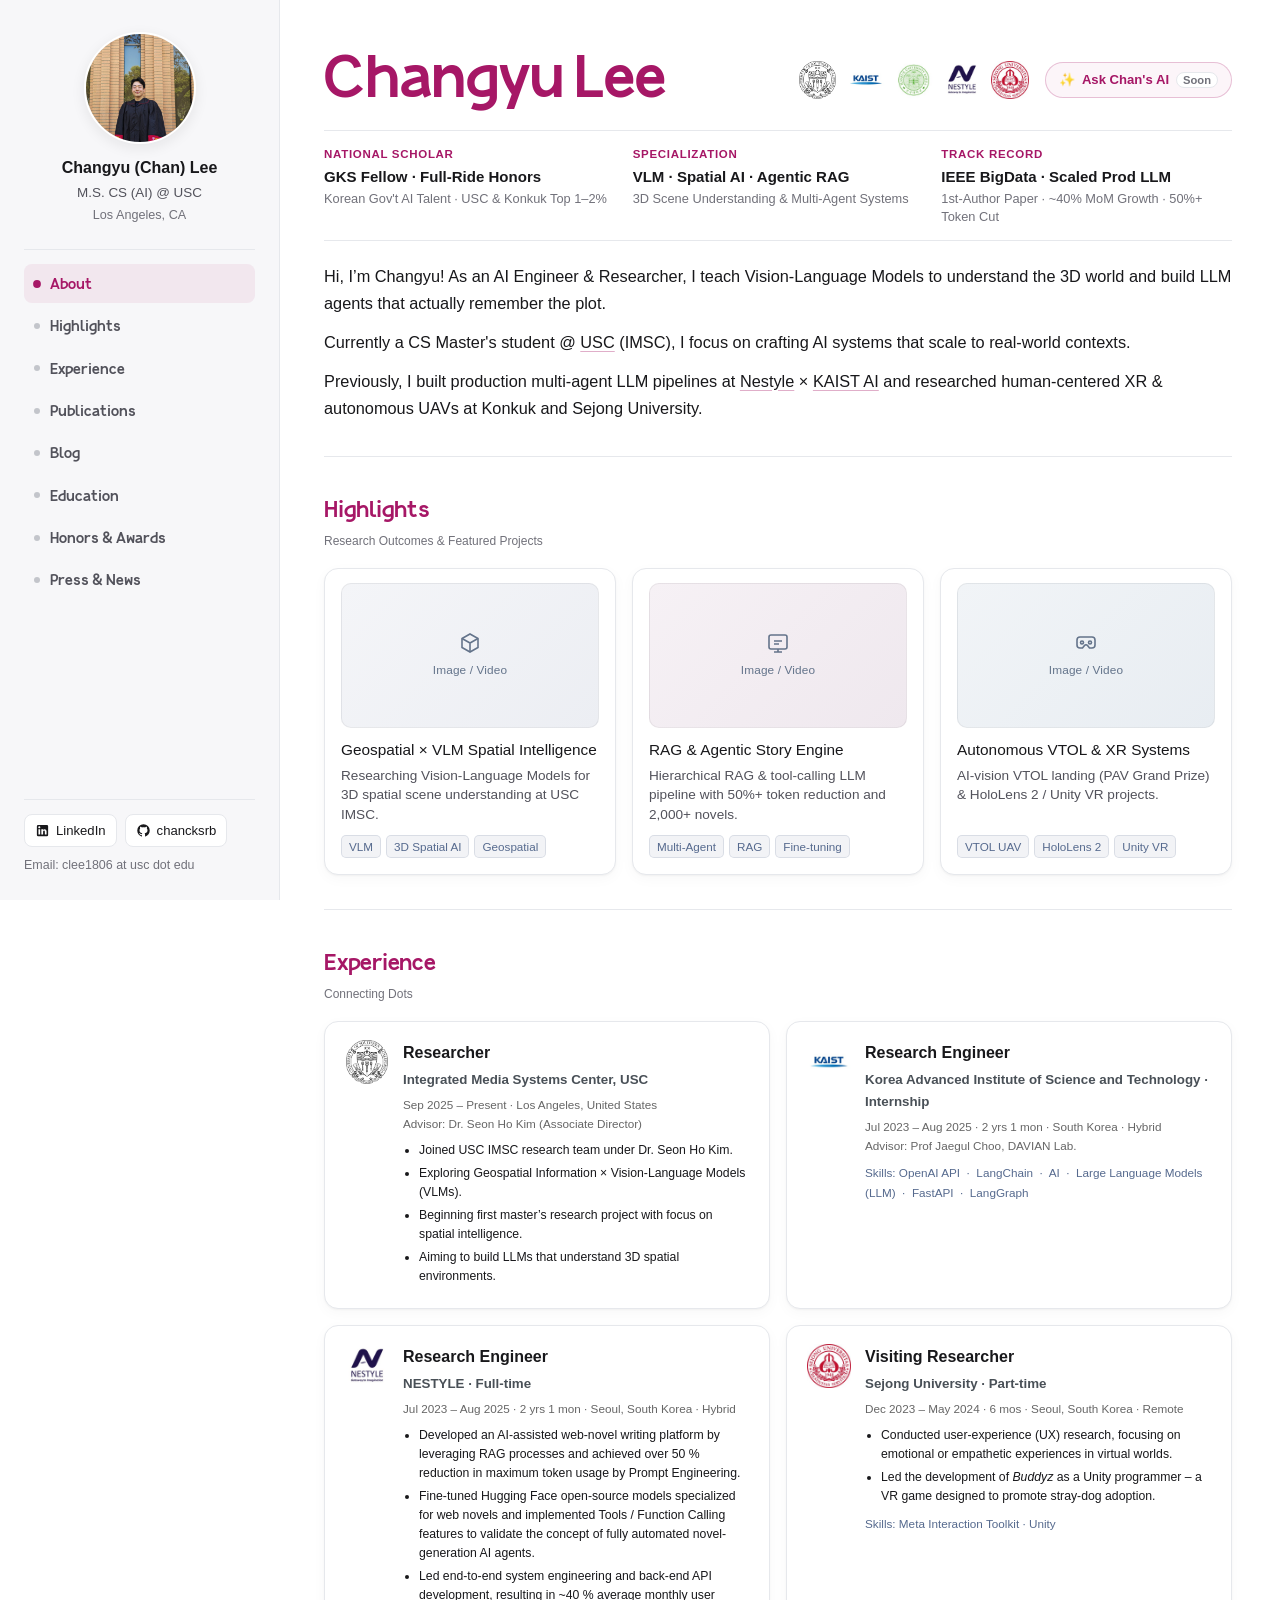
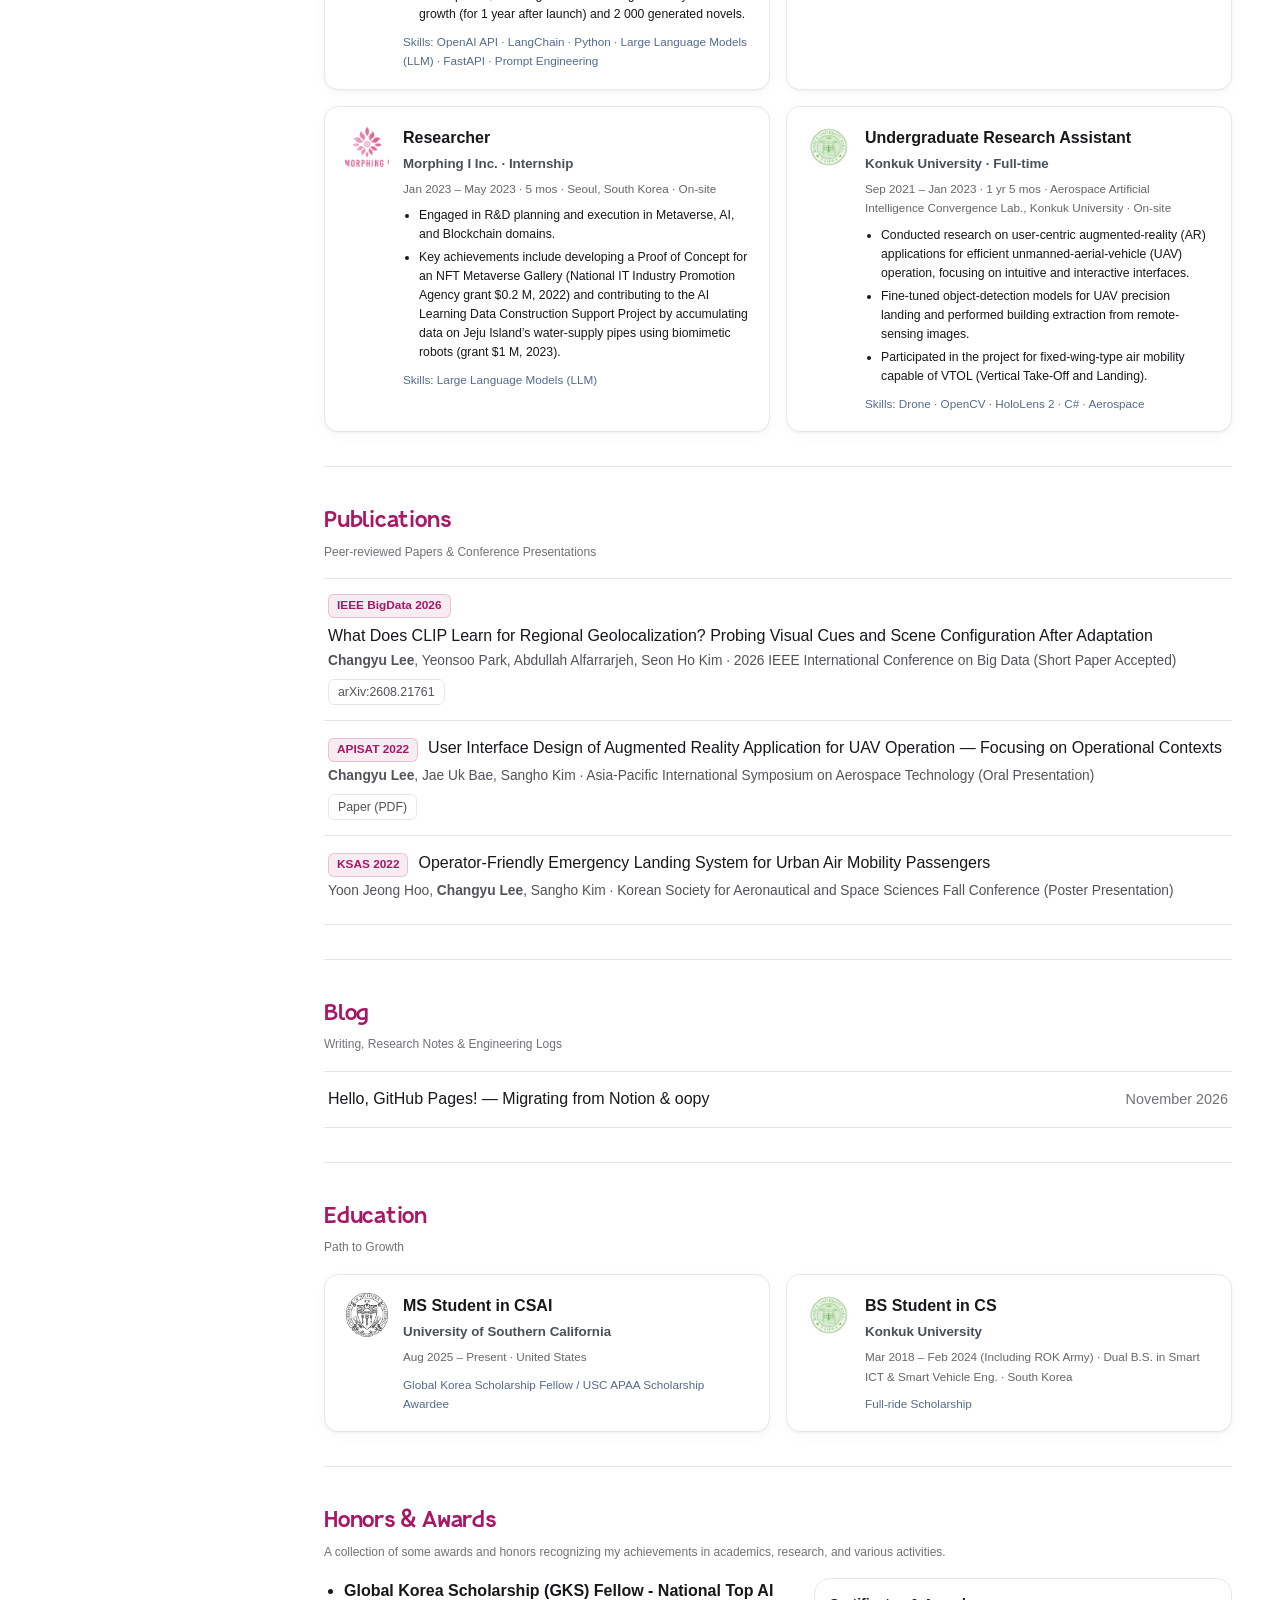
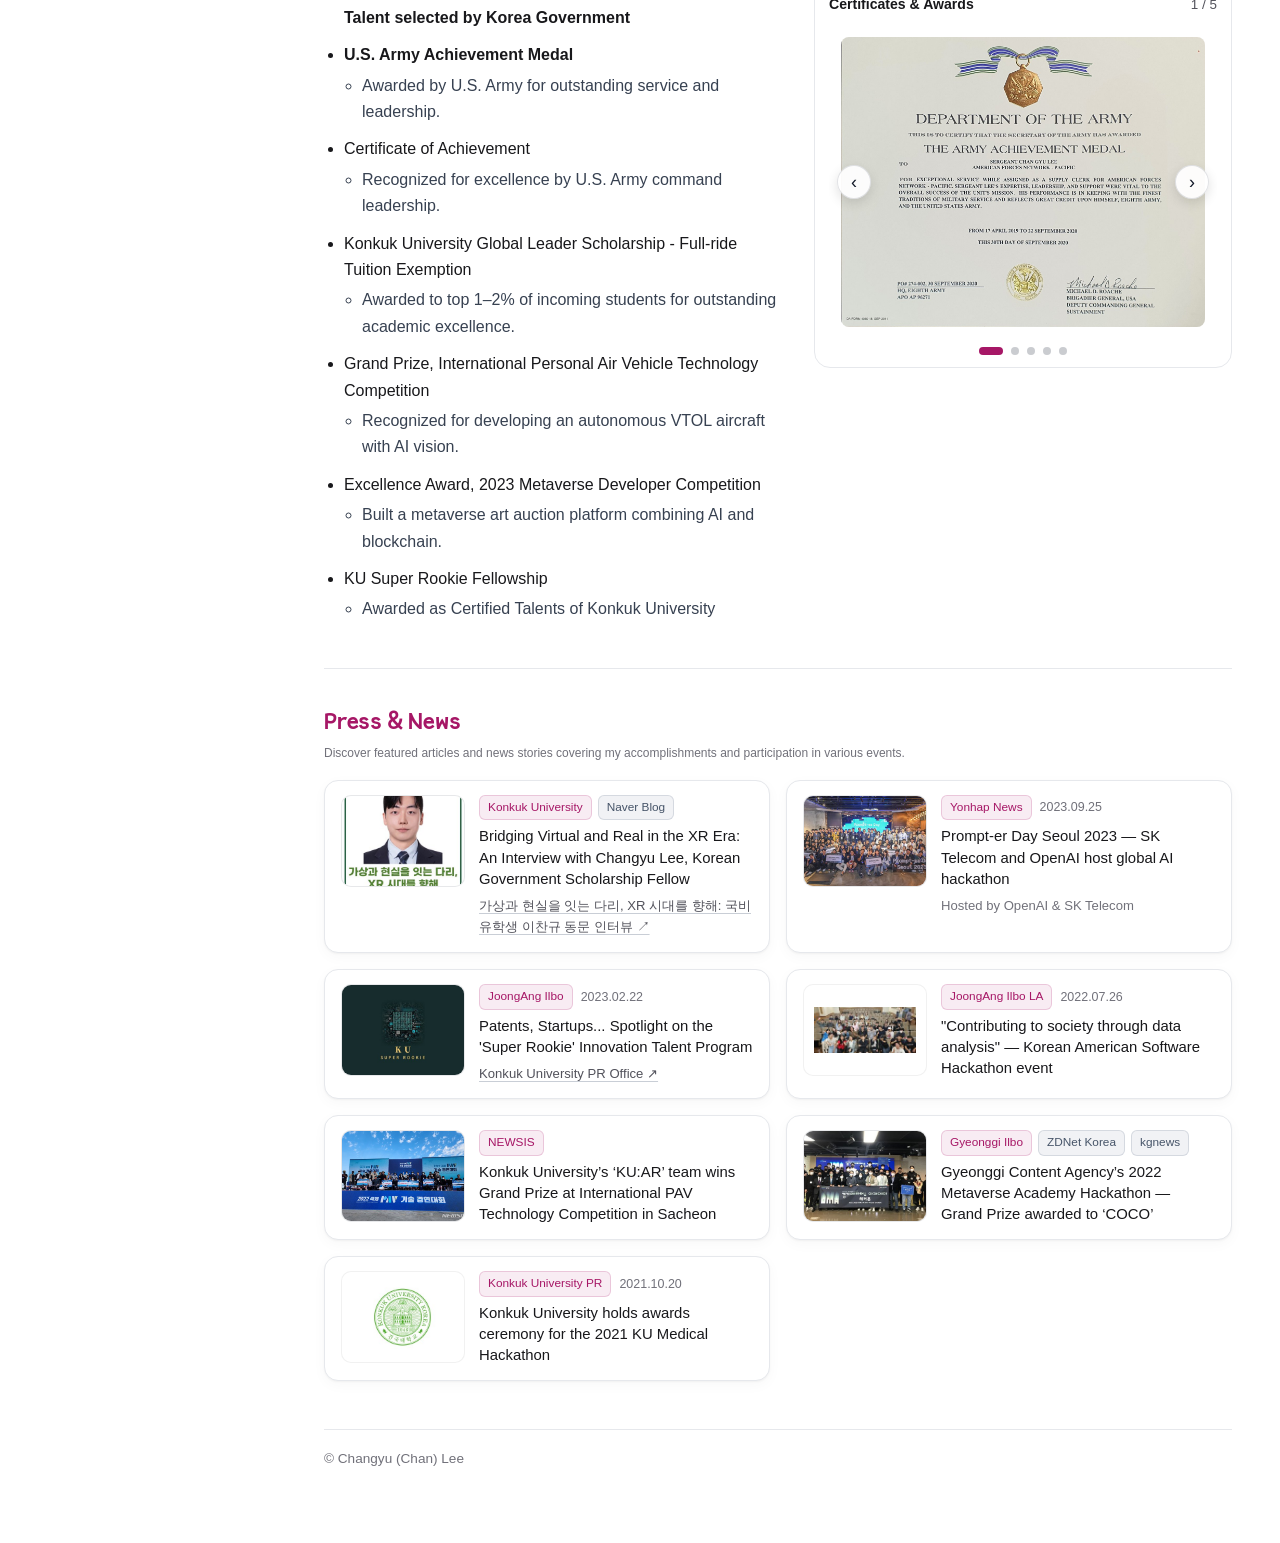
==== commit 54115b93: "feat: use 16:9 HD aspect ratio for Highlights previews and expand Bio to 3 lines" ====
--- a/index.html
+++ b/index.html
@@ -132,8 +132,15 @@
             </p>
             <p>
               Currently a CS Master's student @
-              <a href="https://viterbigradadmission.usc.edu/programs/masters/msprograms/computer-science/ms-computer-science-artificial-intelligence/" target="_blank" rel="noopener noreferrer">USC</a>,
-              I focus on crafting AI systems that scale to real-world contexts.
+              <a href="https://viterbigradadmission.usc.edu/programs/masters/msprograms/computer-science/ms-computer-science-artificial-intelligence/" target="_blank" rel="noopener noreferrer">USC</a>
+              (IMSC), I focus on crafting AI systems that scale to real-world contexts.
+            </p>
+            <p>
+              Previously, I built production multi-agent LLM pipelines at
+              <a href="https://www.nestyle.ai/" target="_blank" rel="noopener noreferrer">Nestyle</a>
+              ×
+              <a href="https://gsai.kaist.ac.kr/" target="_blank" rel="noopener noreferrer">KAIST AI</a>
+              and researched human-centered XR &amp; autonomous UAVs at Konkuk and Sejong University.
             </p>
           </div>
         </section>
--- a/assets/css/style.css
+++ b/assets/css/style.css
@@ -407,12 +407,13 @@
 }
 
 .intro-bio {
-  max-width: 74ch;
+  width: 100%;
 }
 
 .intro-bio p {
-  margin: 0 0 14px;
-  font-size: 0.99rem;
+  margin: 0 0 12px;
+  font-size: 1.02rem;
+  line-height: 1.65;
 }
 
 .intro-bio p:last-child {
@@ -669,7 +670,7 @@
 
 .highlight-media {
   width: 100%;
-  height: 112px;
+  aspect-ratio: 16 / 9;
   flex-shrink: 0;
   border-radius: 10px;
   overflow: hidden;
@@ -1474,10 +1475,6 @@
     height: 40px;
   }
 
-  .highlight-media {
-    height: 144px;
-  }
-
   .press-card {
     padding: 12px 14px;
     gap: 12px;
@@ -1634,7 +1631,8 @@
 
 /* Post Reader Page (post.html) */
 .post-page-inner {
-  max-width: 900px;
+  width: 100%;
+  max-width: 1280px;
 }
 
 .post-topbar {
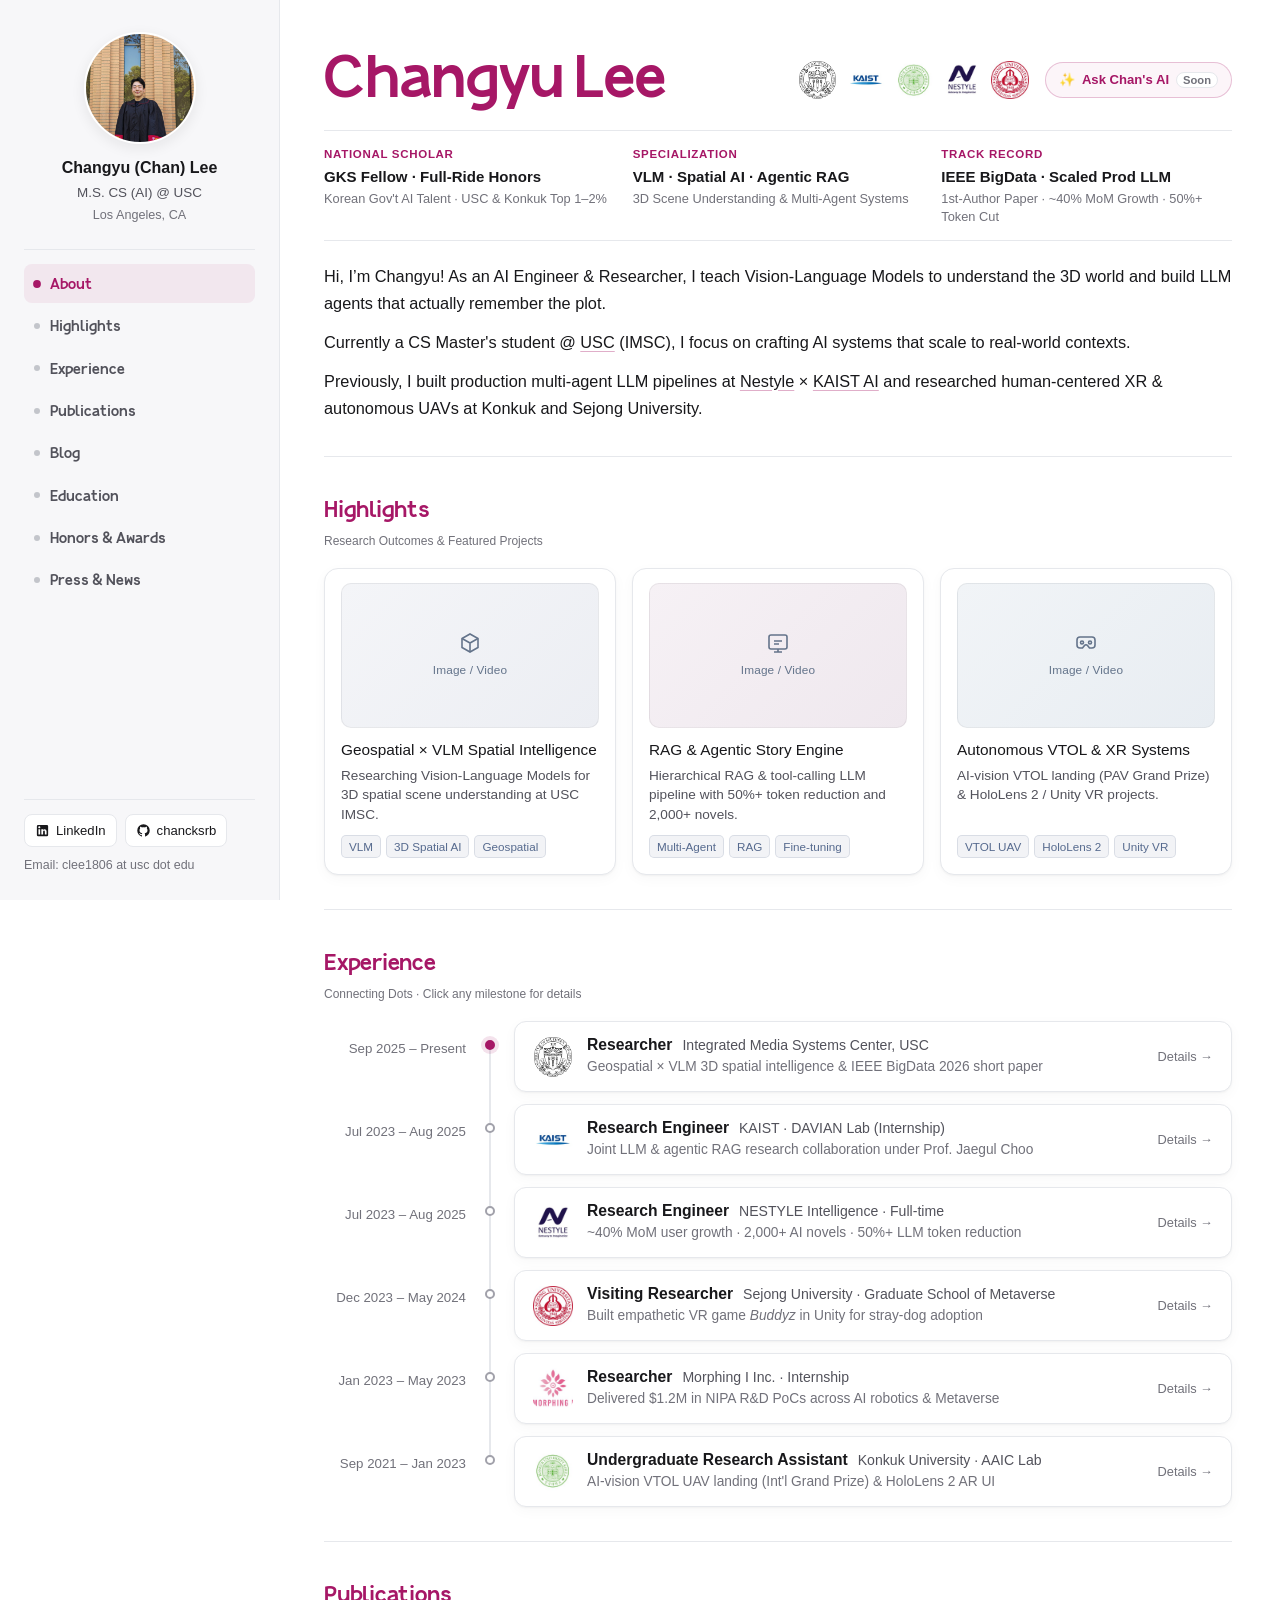
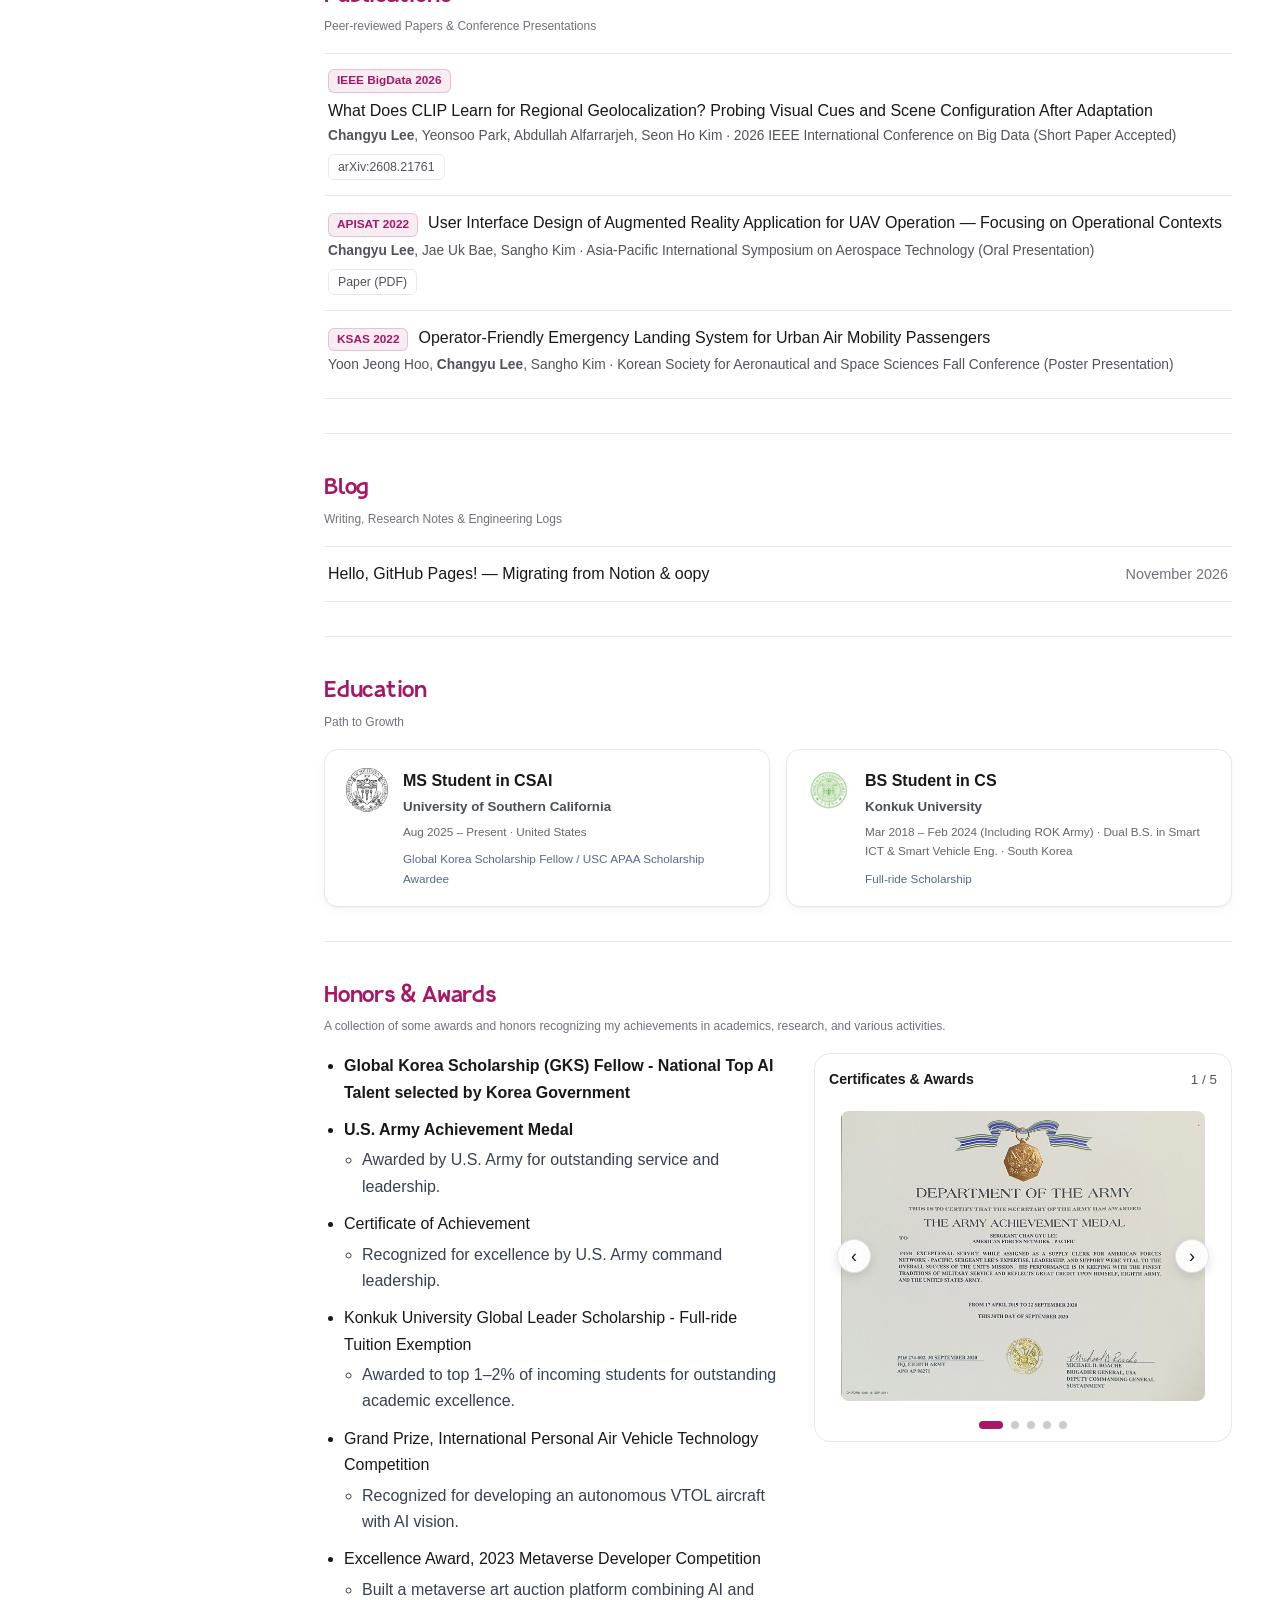
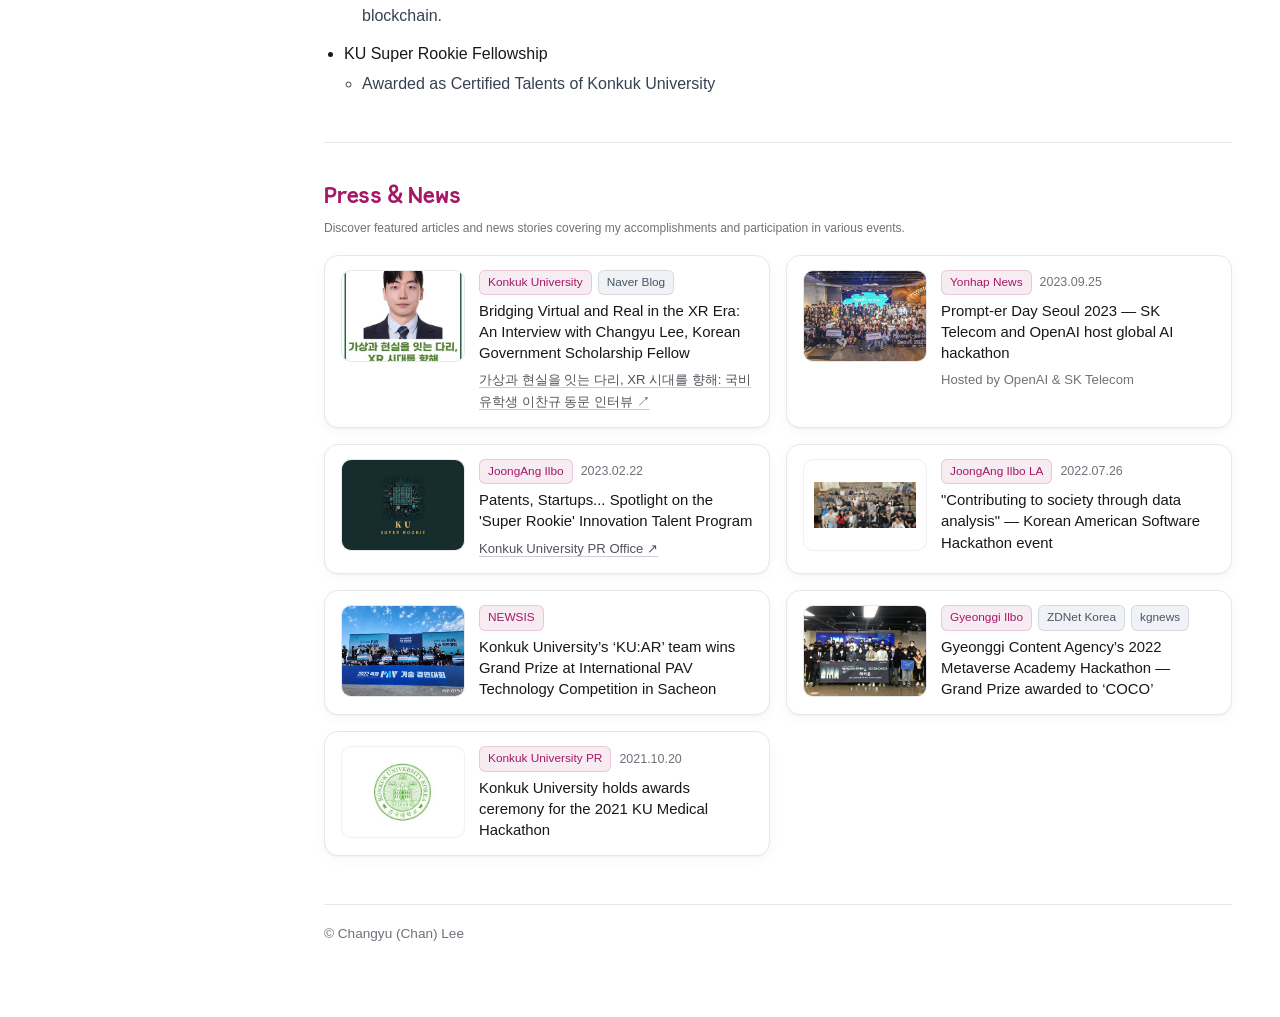
==== commit c36bff85: "feat(experience): convert Experience section into interactive impact timeline with detail modal" ====
--- a/index.html
+++ b/index.html
@@ -241,17 +241,25 @@
         <section id="experience" class="content-section">
           <div class="section-header">
             <h2 class="section-title">Experience</h2>
-            <p class="section-subtitle">Connecting Dots</p>
-          </div>
-
-          <div class="experience-wrapper cards-grid-2">
-            <article class="experience-item">
-              <div class="experience-logo">
-                <img src="assets/images/logo-usc.png" alt="USC Logo" />
-              </div>
-              <div class="experience-details">
-                <div class="experience-role">Researcher</div>
-                <div class="experience-company">Integrated Media Systems Center, USC</div>
+            <p class="section-subtitle">Connecting Dots · Click any milestone for details</p>
+          </div>
+
+          <div class="exp-timeline">
+            <article class="exp-node is-current">
+              <div class="exp-date">Sep 2025 – Present</div>
+              <div class="exp-track" aria-hidden="true"><span class="exp-dot"></span></div>
+              <button type="button" class="exp-card">
+                <span class="exp-logo"><img src="assets/images/logo-usc.png" alt="USC Logo" /></span>
+                <span class="exp-summary">
+                  <span class="exp-heading">
+                    <span class="exp-role">Researcher</span>
+                    <span class="exp-org">Integrated Media Systems Center, USC</span>
+                  </span>
+                  <span class="exp-impact">Geospatial × VLM 3D spatial intelligence &amp; IEEE BigData 2026 short paper</span>
+                </span>
+                <span class="exp-more" aria-hidden="true">Details →</span>
+              </button>
+              <div class="exp-detail-source" hidden>
                 <div class="experience-meta">
                   Sep 2025 – Present · Los Angeles, United States<br />
                   Advisor: Dr. Seon Ho Kim (Associate Director)
@@ -265,35 +273,51 @@
               </div>
             </article>
 
-            <article class="experience-item">
-              <div class="experience-logo">
-                <img src="assets/images/logo-kaist.jpg" alt="KAIST Logo" />
-              </div>
-              <div class="experience-details">
-                <div class="experience-role">Research Engineer</div>
-                <div class="experience-company">Korea Advanced Institute of Science and Technology · Internship</div>
+            <article class="exp-node">
+              <div class="exp-date">Jul 2023 – Aug 2025</div>
+              <div class="exp-track" aria-hidden="true"><span class="exp-dot"></span></div>
+              <button type="button" class="exp-card">
+                <span class="exp-logo"><img src="assets/images/logo-kaist.jpg" alt="KAIST Logo" /></span>
+                <span class="exp-summary">
+                  <span class="exp-heading">
+                    <span class="exp-role">Research Engineer</span>
+                    <span class="exp-org">KAIST · DAVIAN Lab (Internship)</span>
+                  </span>
+                  <span class="exp-impact">Joint LLM &amp; agentic RAG research collaboration under Prof. Jaegul Choo</span>
+                </span>
+                <span class="exp-more" aria-hidden="true">Details →</span>
+              </button>
+              <div class="exp-detail-source" hidden>
                 <div class="experience-meta">
                   Jul 2023 – Aug 2025 · 2 yrs 1 mon · South Korea · Hybrid<br />
-                  Advisor: Prof Jaegul Choo, DAVIAN Lab.
+                  Advisor: Prof. Jaegul Choo, DAVIAN Lab.
                 </div>
                 <div class="skill-tags">
-                  Skills: OpenAI API &nbsp;·&nbsp; LangChain &nbsp;·&nbsp; AI &nbsp;·&nbsp; Large Language Models (LLM) &nbsp;·&nbsp; FastAPI &nbsp;·&nbsp; LangGraph
-                </div>
-              </div>
-            </article>
-
-            <article class="experience-item">
-              <div class="experience-logo">
-                <img src="assets/images/logo-nestyle.jpg" alt="NESTYLE Logo" />
-              </div>
-              <div class="experience-details">
-                <div class="experience-role">Research Engineer</div>
-                <div class="experience-company">NESTYLE · Full-time</div>
+                  Skills: OpenAI API · LangChain · AI · Large Language Models (LLM) · FastAPI · LangGraph
+                </div>
+              </div>
+            </article>
+
+            <article class="exp-node">
+              <div class="exp-date">Jul 2023 – Aug 2025</div>
+              <div class="exp-track" aria-hidden="true"><span class="exp-dot"></span></div>
+              <button type="button" class="exp-card">
+                <span class="exp-logo"><img src="assets/images/logo-nestyle.jpg" alt="NESTYLE Logo" /></span>
+                <span class="exp-summary">
+                  <span class="exp-heading">
+                    <span class="exp-role">Research Engineer</span>
+                    <span class="exp-org">NESTYLE Intelligence · Full-time</span>
+                  </span>
+                  <span class="exp-impact">~40% MoM user growth · 2,000+ AI novels · 50%+ LLM token reduction</span>
+                </span>
+                <span class="exp-more" aria-hidden="true">Details →</span>
+              </button>
+              <div class="exp-detail-source" hidden>
                 <div class="experience-meta">Jul 2023 – Aug 2025 · 2 yrs 1 mon · Seoul, South Korea · Hybrid</div>
                 <ul class="experience-bullets">
-                  <li>Developed an AI-assisted web-novel writing platform by leveraging RAG processes and achieved over 50 % reduction in maximum token usage by Prompt Engineering.</li>
+                  <li>Developed an AI-assisted web-novel writing platform by leveraging RAG processes and achieved over 50% reduction in maximum token usage by Prompt Engineering.</li>
                   <li>Fine-tuned Hugging Face open-source models specialized for web novels and implemented Tools / Function Calling features to validate the concept of fully automated novel-generation AI agents.</li>
-                  <li>Led end-to-end system engineering and back-end API development, resulting in ~40 % average monthly user growth (for 1 year after launch) and 2 000 generated novels.</li>
+                  <li>Led end-to-end system engineering and back-end API development, resulting in ~40% average monthly user growth (for 1 year after launch) and 2,000 generated novels.</li>
                 </ul>
                 <div class="skill-tags">
                   Skills: OpenAI API · LangChain · Python · Large Language Models (LLM) · FastAPI · Prompt Engineering
@@ -301,13 +325,21 @@
               </div>
             </article>
 
-            <article class="experience-item">
-              <div class="experience-logo">
-                <img src="assets/images/logo-sejong.jpg" alt="Sejong University Logo" />
-              </div>
-              <div class="experience-details">
-                <div class="experience-role">Visiting Researcher</div>
-                <div class="experience-company">Sejong University · Part-time</div>
+            <article class="exp-node">
+              <div class="exp-date">Dec 2023 – May 2024</div>
+              <div class="exp-track" aria-hidden="true"><span class="exp-dot"></span></div>
+              <button type="button" class="exp-card">
+                <span class="exp-logo"><img src="assets/images/logo-sejong.jpg" alt="Sejong University Logo" /></span>
+                <span class="exp-summary">
+                  <span class="exp-heading">
+                    <span class="exp-role">Visiting Researcher</span>
+                    <span class="exp-org">Sejong University · Graduate School of Metaverse</span>
+                  </span>
+                  <span class="exp-impact">Built empathetic VR game <em>Buddyz</em> in Unity for stray-dog adoption</span>
+                </span>
+                <span class="exp-more" aria-hidden="true">Details →</span>
+              </button>
+              <div class="exp-detail-source" hidden>
                 <div class="experience-meta">Dec 2023 – May 2024 · 6 mos · Seoul, South Korea · Remote</div>
                 <ul class="experience-bullets">
                   <li>Conducted user-experience (UX) research, focusing on emotional or empathetic experiences in virtual worlds.</li>
@@ -317,29 +349,45 @@
               </div>
             </article>
 
-            <article class="experience-item">
-              <div class="experience-logo">
-                <img src="assets/images/logo-morphing-i.jpg" alt="Morphing I Inc. Logo" />
-              </div>
-              <div class="experience-details">
-                <div class="experience-role">Researcher</div>
-                <div class="experience-company">Morphing I Inc. · Internship</div>
+            <article class="exp-node">
+              <div class="exp-date">Jan 2023 – May 2023</div>
+              <div class="exp-track" aria-hidden="true"><span class="exp-dot"></span></div>
+              <button type="button" class="exp-card">
+                <span class="exp-logo"><img src="assets/images/logo-morphing-i.jpg" alt="Morphing I Inc. Logo" /></span>
+                <span class="exp-summary">
+                  <span class="exp-heading">
+                    <span class="exp-role">Researcher</span>
+                    <span class="exp-org">Morphing I Inc. · Internship</span>
+                  </span>
+                  <span class="exp-impact">Delivered $1.2M in NIPA R&amp;D PoCs across AI robotics &amp; Metaverse</span>
+                </span>
+                <span class="exp-more" aria-hidden="true">Details →</span>
+              </button>
+              <div class="exp-detail-source" hidden>
                 <div class="experience-meta">Jan 2023 – May 2023 · 5 mos · Seoul, South Korea · On-site</div>
                 <ul class="experience-bullets">
                   <li>Engaged in R&amp;D planning and execution in Metaverse, AI, and Blockchain domains.</li>
-                  <li>Key achievements include developing a Proof of Concept for an NFT Metaverse Gallery (National IT Industry Promotion Agency grant $0.2 M, 2022) and contributing to the AI Learning Data Construction Support Project by accumulating data on Jeju Island’s water-supply pipes using biomimetic robots (grant $1 M, 2023).</li>
+                  <li>Key achievements include developing a Proof of Concept for an NFT Metaverse Gallery (National IT Industry Promotion Agency grant $0.2M, 2022) and contributing to the AI Learning Data Construction Support Project by accumulating data on Jeju Island’s water-supply pipes using biomimetic robots (grant $1M, 2023).</li>
                 </ul>
                 <div class="skill-tags">Skills: Large Language Models (LLM)</div>
               </div>
             </article>
 
-            <article class="experience-item">
-              <div class="experience-logo">
-                <img src="assets/images/logo-konkuk.jpg" alt="Konkuk University Logo" />
-              </div>
-              <div class="experience-details">
-                <div class="experience-role">Undergraduate Research Assistant</div>
-                <div class="experience-company">Konkuk University · Full-time</div>
+            <article class="exp-node">
+              <div class="exp-date">Sep 2021 – Jan 2023</div>
+              <div class="exp-track" aria-hidden="true"><span class="exp-dot"></span></div>
+              <button type="button" class="exp-card">
+                <span class="exp-logo"><img src="assets/images/logo-konkuk.jpg" alt="Konkuk University Logo" /></span>
+                <span class="exp-summary">
+                  <span class="exp-heading">
+                    <span class="exp-role">Undergraduate Research Assistant</span>
+                    <span class="exp-org">Konkuk University · AAIC Lab</span>
+                  </span>
+                  <span class="exp-impact">AI-vision VTOL UAV landing (Int'l Grand Prize) &amp; HoloLens 2 AR UI</span>
+                </span>
+                <span class="exp-more" aria-hidden="true">Details →</span>
+              </button>
+              <div class="exp-detail-source" hidden>
                 <div class="experience-meta">
                   Sep 2021 – Jan 2023 · 1 yr 5 mos · Aerospace Artificial Intelligence Convergence Lab., Konkuk University · On-site
                 </div>
@@ -708,6 +756,23 @@
     </div>
   </div>
 
+  <!-- Experience Detail Modal -->
+  <div class="cy-exp-overlay" id="cyExpOverlay" aria-hidden="true" role="dialog" aria-modal="true" aria-labelledby="cyExpModalRole">
+    <div class="cy-exp-modal">
+      <div class="cy-exp-modal-header">
+        <div class="cy-exp-modal-title-wrap">
+          <img class="cy-exp-modal-logo" id="cyExpModalLogo" src="" alt="" />
+          <div>
+            <h3 class="cy-exp-modal-role" id="cyExpModalRole"></h3>
+            <p class="cy-exp-modal-org" id="cyExpModalOrg"></p>
+          </div>
+        </div>
+        <button type="button" class="cy-exp-modal-close" id="cyExpClose" aria-label="Close experience details">×</button>
+      </div>
+      <div class="cy-exp-modal-body" id="cyExpModalBody"></div>
+    </div>
+  </div>
+
   <!-- Image Lightbox -->
   <div class="cy-lightbox" id="cyLightbox" aria-hidden="true" role="dialog" aria-modal="true" aria-label="Image Preview">
     <button type="button" class="cy-lightbox-close" id="cyLightboxClose" aria-label="Close image preview">×</button>
--- a/assets/css/style.css
+++ b/assets/css/style.css
@@ -837,6 +837,285 @@
   font-size: 8.8pt;
   color: #566A8E;
   margin-top: 8px;
+}
+
+/* ===== Experience Impact Timeline & Detail Modal ===== */
+.exp-timeline {
+  display: flex;
+  flex-direction: column;
+}
+
+.exp-node {
+  display: grid;
+  grid-template-columns: 142px 24px minmax(0, 1fr);
+  gap: 0 12px;
+  align-items: stretch;
+}
+
+.exp-date {
+  padding-top: 17px;
+  font-size: 0.83rem;
+  font-weight: 500;
+  color: var(--text-subtle);
+  text-align: right;
+  font-variant-numeric: tabular-nums;
+  white-space: nowrap;
+}
+
+.exp-track {
+  position: relative;
+  display: flex;
+  justify-content: center;
+}
+
+.exp-track::before {
+  content: "";
+  position: absolute;
+  top: 0;
+  bottom: 0;
+  left: 50%;
+  width: 2px;
+  transform: translateX(-50%);
+  background: var(--divider);
+}
+
+.exp-node:first-child .exp-track::before {
+  top: 22px;
+}
+
+.exp-node:last-child .exp-track::before {
+  bottom: calc(100% - 22px);
+}
+
+.exp-dot {
+  position: relative;
+  z-index: 1;
+  width: 10px;
+  height: 10px;
+  margin-top: 19px;
+  border-radius: 50%;
+  background: #ffffff;
+  border: 2px solid #a1a1aa;
+  transition: border-color 0.18s ease, transform 0.18s ease;
+}
+
+.exp-node.is-current .exp-dot {
+  background: var(--accent);
+  border-color: var(--accent);
+  box-shadow: 0 0 0 4px rgba(166, 23, 102, 0.12);
+}
+
+.exp-node:hover .exp-dot {
+  border-color: var(--accent);
+  transform: scale(1.15);
+}
+
+.exp-card {
+  width: 100%;
+  margin: 0 0 12px;
+  padding: 14px 18px;
+  border-radius: 12px;
+  border: 1px solid var(--divider);
+  background: var(--surface);
+  box-shadow: var(--shadow);
+  display: flex;
+  align-items: center;
+  gap: 14px;
+  text-align: left;
+  font-family: inherit;
+  color: inherit;
+  cursor: pointer;
+  transition: transform 0.18s ease, box-shadow 0.18s ease, border-color 0.18s ease;
+}
+
+.exp-node:last-child .exp-card {
+  margin-bottom: 0;
+}
+
+.exp-card:hover {
+  transform: translateY(-2px);
+  box-shadow: var(--shadow-hover);
+  border-color: rgba(166, 23, 102, 0.36);
+}
+
+.exp-logo {
+  width: 40px;
+  height: 40px;
+  flex-shrink: 0;
+  border-radius: 8px;
+  overflow: hidden;
+  background: #ffffff;
+}
+
+.exp-logo img {
+  width: 100%;
+  height: 100%;
+  object-fit: contain;
+  display: block;
+}
+
+.exp-summary {
+  flex: 1;
+  min-width: 0;
+  display: flex;
+  flex-direction: column;
+  gap: 3px;
+}
+
+.exp-heading {
+  display: flex;
+  flex-wrap: wrap;
+  align-items: baseline;
+  gap: 4px 10px;
+}
+
+.exp-role {
+  font-size: 0.98rem;
+  font-weight: 600;
+  color: var(--text);
+}
+
+.exp-org {
+  font-size: 0.88rem;
+  font-weight: 500;
+  color: var(--text-muted);
+}
+
+.exp-impact {
+  font-size: 0.86rem;
+  color: var(--text-subtle);
+  line-height: 1.45;
+}
+
+.exp-more {
+  flex-shrink: 0;
+  font-size: 0.8rem;
+  font-weight: 500;
+  color: var(--text-subtle);
+  white-space: nowrap;
+  transition: color 0.18s ease, transform 0.18s ease;
+}
+
+.exp-card:hover .exp-more {
+  color: var(--accent);
+  transform: translateX(2px);
+}
+
+/* Experience Detail Modal */
+.cy-exp-overlay {
+  position: fixed;
+  inset: 0;
+  background: rgba(24, 24, 27, 0.48);
+  z-index: 99999;
+  display: none;
+  align-items: center;
+  justify-content: center;
+  padding: 20px;
+}
+
+.cy-exp-overlay.is-open {
+  display: flex;
+}
+
+.cy-exp-modal {
+  width: min(92vw, 560px);
+  max-height: 84vh;
+  background: #ffffff;
+  border: 1px solid var(--divider);
+  border-radius: 18px;
+  box-shadow: 0 24px 64px rgba(24, 24, 27, 0.22);
+  overflow: hidden;
+  display: flex;
+  flex-direction: column;
+}
+
+.cy-exp-modal-header {
+  display: flex;
+  align-items: center;
+  justify-content: space-between;
+  gap: 14px;
+  padding: 18px 22px;
+  border-bottom: 1px solid var(--divider);
+}
+
+.cy-exp-modal-title-wrap {
+  display: flex;
+  align-items: center;
+  gap: 12px;
+  min-width: 0;
+}
+
+.cy-exp-modal-logo {
+  width: 42px;
+  height: 42px;
+  border-radius: 8px;
+  object-fit: contain;
+  background: #ffffff;
+  flex-shrink: 0;
+}
+
+.cy-exp-modal-role {
+  margin: 0 0 2px;
+  font-size: 1.08rem;
+  font-weight: 650;
+  color: var(--text);
+}
+
+.cy-exp-modal-org {
+  margin: 0;
+  font-size: 0.88rem;
+  font-weight: 500;
+  color: var(--text-muted);
+}
+
+.cy-exp-modal-close {
+  width: 32px;
+  height: 32px;
+  border-radius: 50%;
+  border: 1px solid var(--divider);
+  background: #ffffff;
+  color: var(--text-muted);
+  font-size: 20px;
+  line-height: 1;
+  cursor: pointer;
+  display: inline-flex;
+  align-items: center;
+  justify-content: center;
+  flex-shrink: 0;
+  transition: color 0.16s ease, border-color 0.16s ease;
+}
+
+.cy-exp-modal-close:hover {
+  color: var(--accent);
+  border-color: rgba(166, 23, 102, 0.4);
+}
+
+.cy-exp-modal-body {
+  padding: 20px 22px 24px;
+  overflow-y: auto;
+}
+
+.cy-exp-modal-body .experience-meta {
+  font-size: 0.88rem;
+  color: var(--text-muted);
+  margin-bottom: 14px;
+}
+
+.cy-exp-modal-body .experience-bullets {
+  font-size: 0.94rem;
+  line-height: 1.62;
+  color: var(--text);
+}
+
+.cy-exp-modal-body .experience-bullets li {
+  margin-bottom: 8px;
+}
+
+.cy-exp-modal-body .skill-tags {
+  margin-top: 14px;
+  padding-top: 12px;
+  border-top: 1px solid var(--divider);
+  font-size: 0.86rem;
 }
 
 /* ===== Honors 2-Column Split (List Left + Carousel Right) ===== */
@@ -1484,6 +1763,43 @@
     width: 96px;
     height: 76px;
   }
+
+  .exp-node {
+    grid-template-columns: 20px minmax(0, 1fr);
+    gap: 0 10px;
+  }
+
+  .exp-track {
+    grid-column: 1;
+    grid-row: 1 / span 2;
+  }
+
+  .exp-date {
+    grid-column: 2;
+    grid-row: 1;
+    text-align: left;
+    padding: 4px 0 6px;
+    font-size: 0.78rem;
+  }
+
+  .exp-node:first-child .exp-track::before {
+    top: 10px;
+  }
+
+  .exp-dot {
+    margin-top: 7px;
+  }
+
+  .exp-card {
+    grid-column: 2;
+    grid-row: 2;
+    padding: 12px 14px;
+    gap: 12px;
+  }
+
+  .exp-more {
+    display: none;
+  }
 }
 
 /* =========================================================
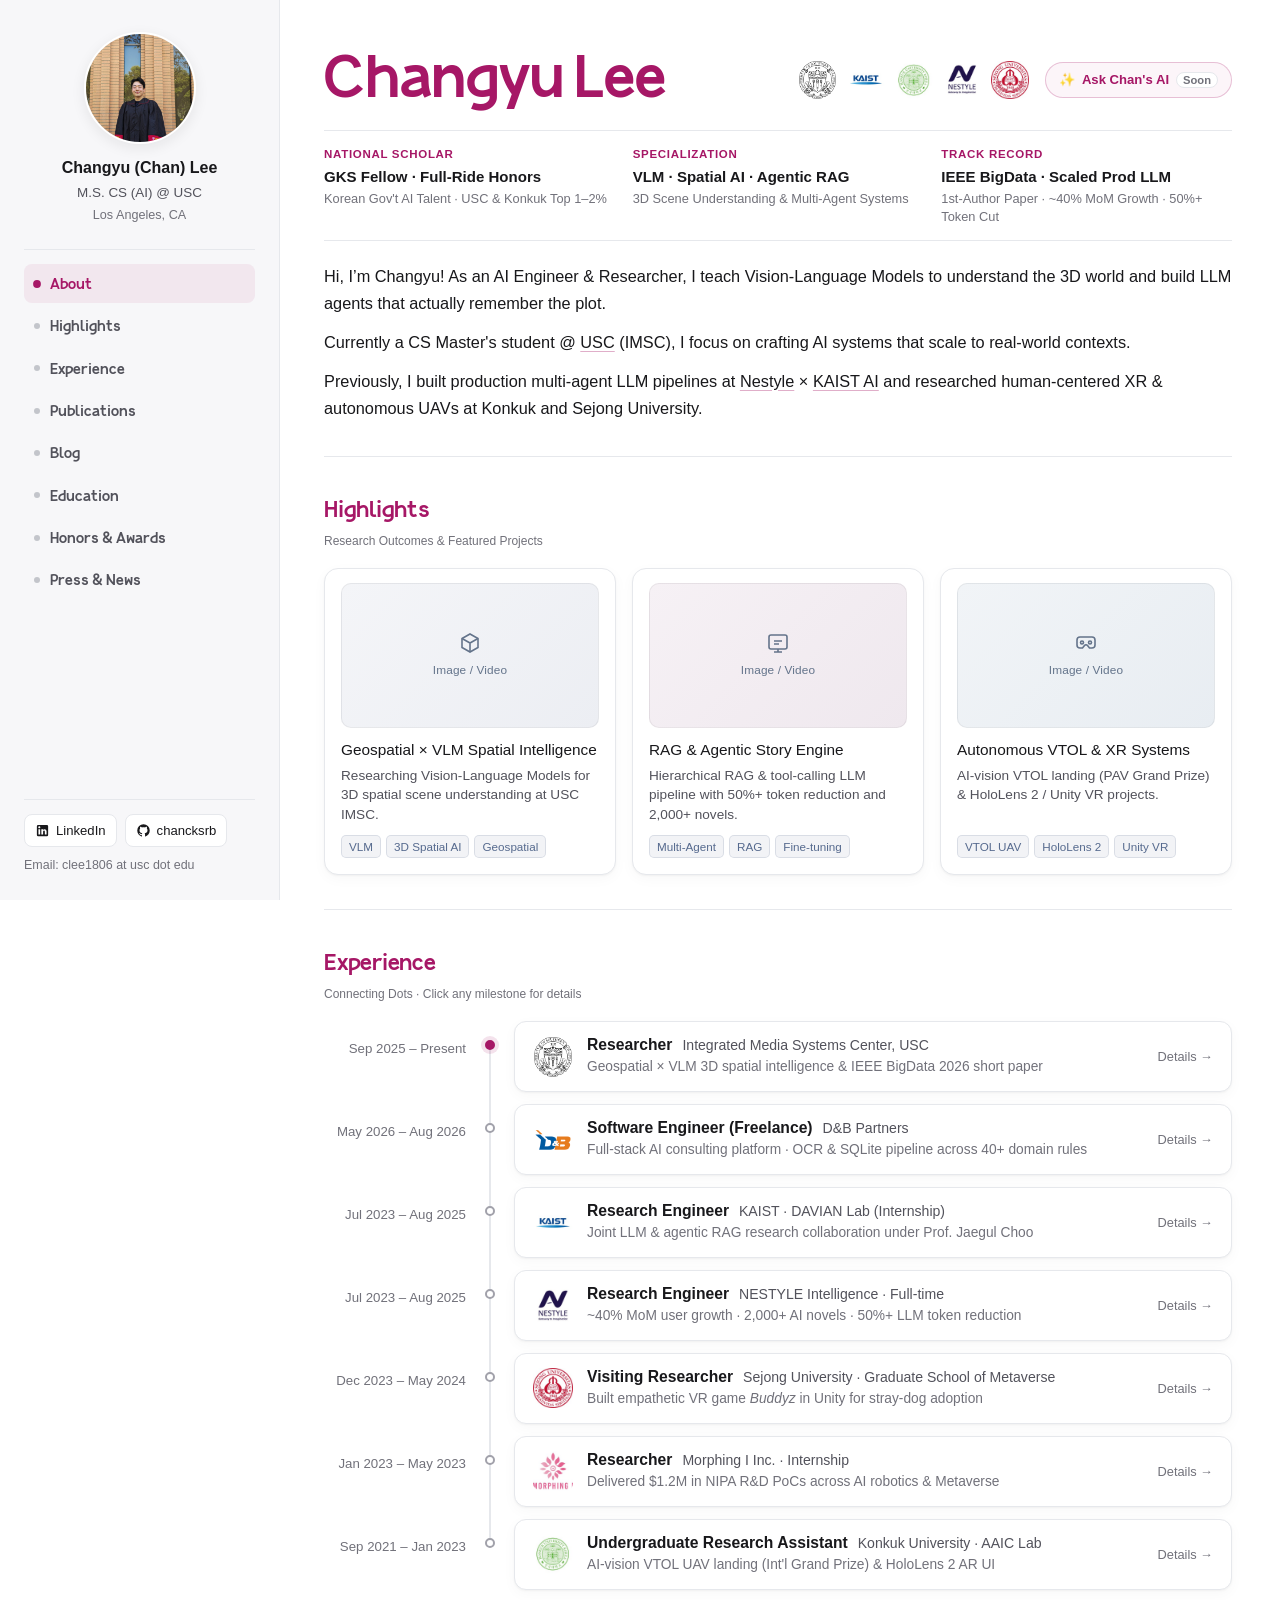
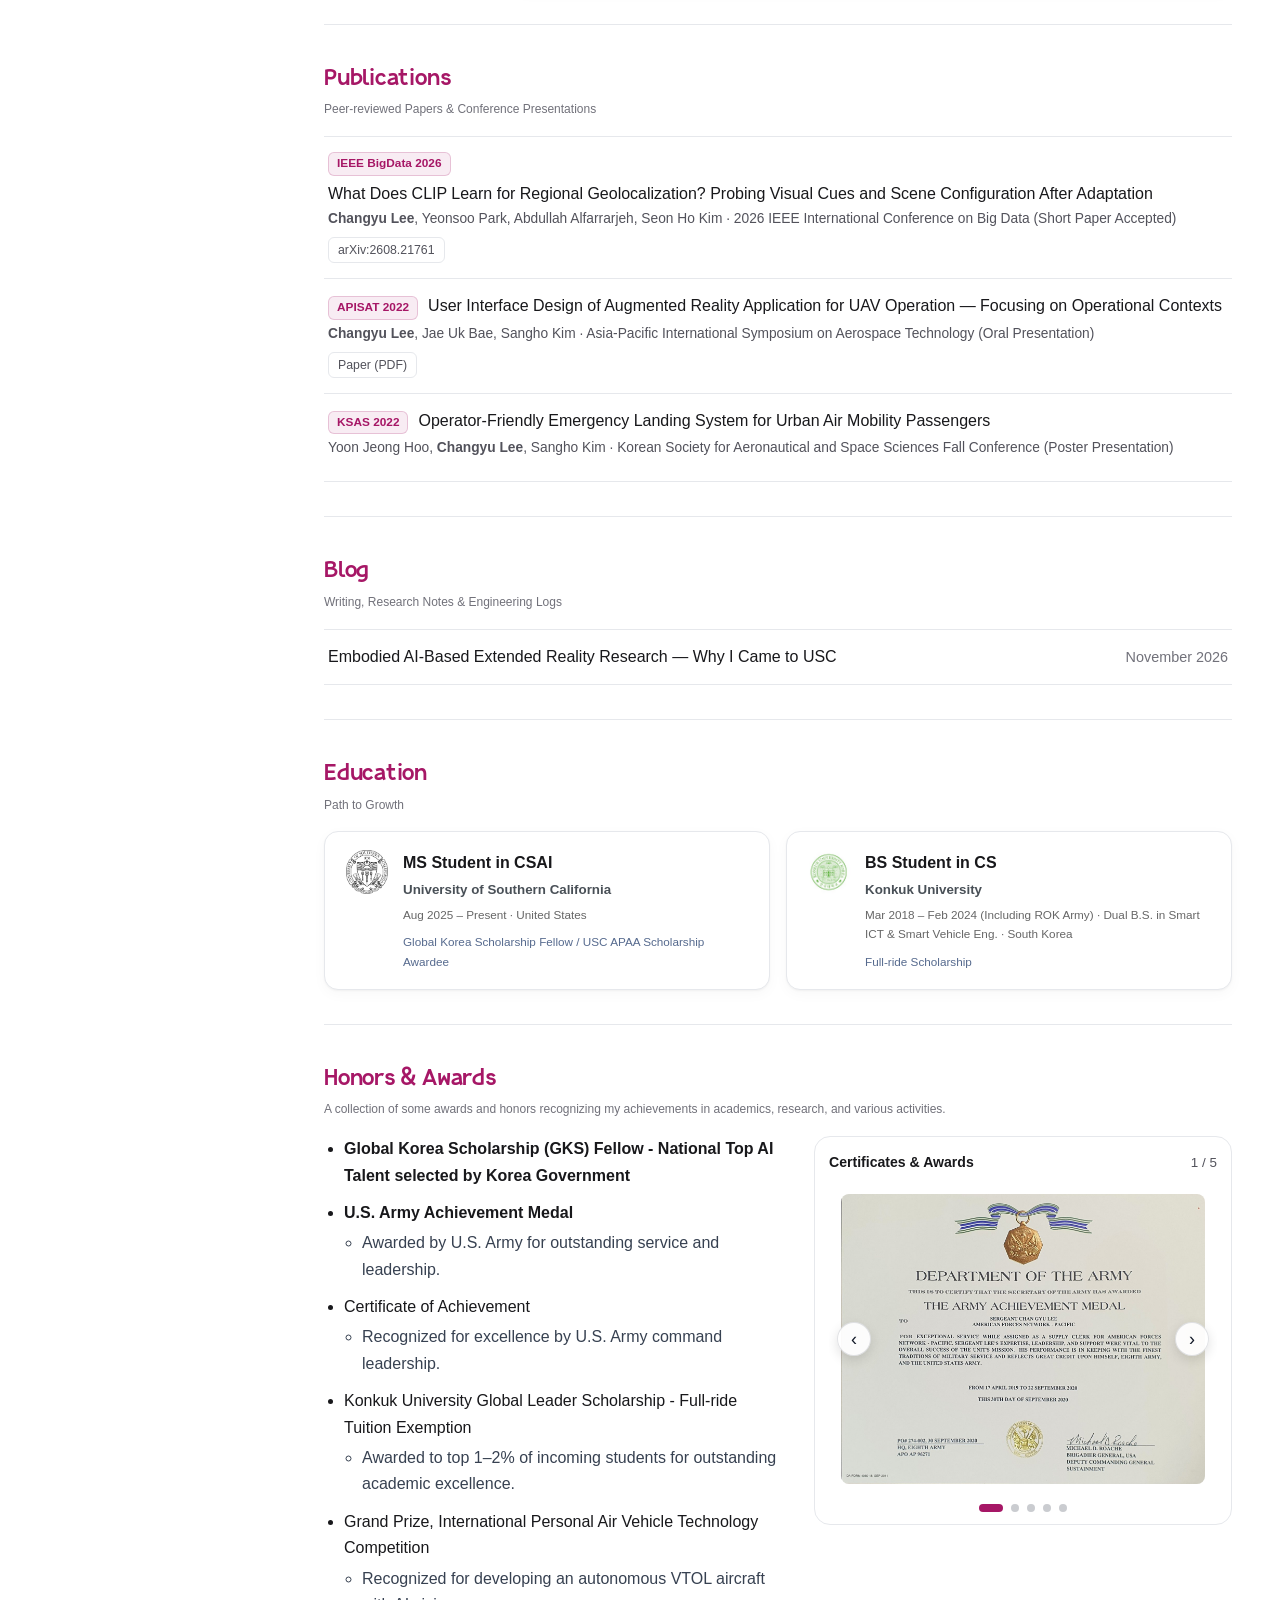
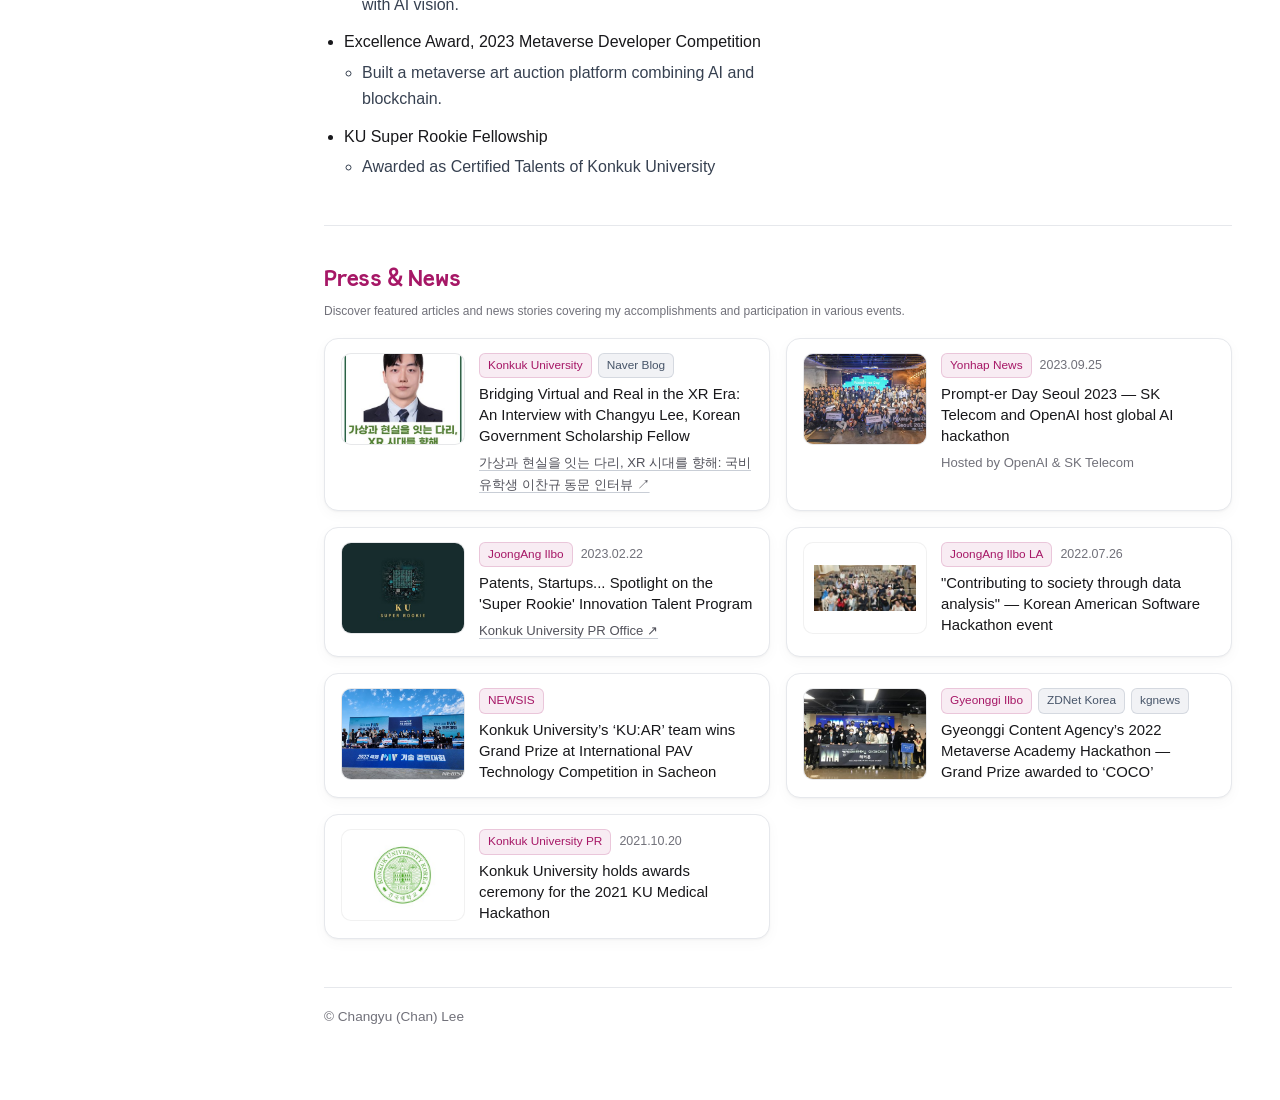
==== commit c6189085: "Add D&B Partners freelance SWE experience to timeline" ====
--- a/index.html
+++ b/index.html
@@ -10,7 +10,7 @@
   <meta property="og:type" content="website" />
   <meta property="og:image" content="assets/images/profile.jpg" />
   <link rel="icon" type="image/svg+xml" href="favicon.svg" />
-  <link rel="stylesheet" href="assets/css/style.css" />
+  <link rel="stylesheet" href="assets/css/style.css?v=20261112" />
 </head>
 <body>
   <div class="split-layout">
@@ -249,7 +249,7 @@
               <div class="exp-date">Sep 2025 – Present</div>
               <div class="exp-track" aria-hidden="true"><span class="exp-dot"></span></div>
               <button type="button" class="exp-card">
-                <span class="exp-logo"><img src="assets/images/logo-usc.png" alt="USC Logo" /></span>
+                <span class="exp-logo"><img src="assets/images/logo-usc.png" alt="USC Logo" width="40" height="40" /></span>
                 <span class="exp-summary">
                   <span class="exp-heading">
                     <span class="exp-role">Researcher</span>
@@ -274,10 +274,36 @@
             </article>
 
             <article class="exp-node">
+              <div class="exp-date">May 2026 – Aug 2026</div>
+              <div class="exp-track" aria-hidden="true"><span class="exp-dot"></span></div>
+              <button type="button" class="exp-card">
+                <span class="exp-logo"><img src="assets/images/logo-dnb-partners.png" alt="D&amp;B Partners Logo" width="40" height="40" /></span>
+                <span class="exp-summary">
+                  <span class="exp-heading">
+                    <span class="exp-role">Software Engineer (Freelance)</span>
+                    <span class="exp-org">D&amp;B Partners</span>
+                  </span>
+                  <span class="exp-impact">Full-stack AI consulting platform · OCR &amp; SQLite pipeline across 40+ domain rules</span>
+                </span>
+                <span class="exp-more" aria-hidden="true">Details →</span>
+              </button>
+              <div class="exp-detail-source" hidden>
+                <div class="experience-meta">
+                  May 2026 – Aug 2026 · 4 mos · Remote
+                </div>
+                <ul class="experience-bullets">
+                  <li>Collaborated directly with consultants to define workflows and requirements, leading end-to-end frontend, backend, and deployment for a full-stack AI consulting application.</li>
+                  <li>Designed an LLM agent workflow integrating client intake, OCR, structured parsing, and SQLite normalization across corporate credit reports and registry filings.</li>
+                  <li>Implemented a data analysis pipeline driven by 40+ consultant-defined rules across 10 domains including legal, tax, labor, finance, and certifications.</li>
+                </ul>
+              </div>
+            </article>
+
+            <article class="exp-node">
               <div class="exp-date">Jul 2023 – Aug 2025</div>
               <div class="exp-track" aria-hidden="true"><span class="exp-dot"></span></div>
               <button type="button" class="exp-card">
-                <span class="exp-logo"><img src="assets/images/logo-kaist.jpg" alt="KAIST Logo" /></span>
+                <span class="exp-logo"><img src="assets/images/logo-kaist.jpg" alt="KAIST Logo" width="40" height="40" /></span>
                 <span class="exp-summary">
                   <span class="exp-heading">
                     <span class="exp-role">Research Engineer</span>
@@ -302,7 +328,7 @@
               <div class="exp-date">Jul 2023 – Aug 2025</div>
               <div class="exp-track" aria-hidden="true"><span class="exp-dot"></span></div>
               <button type="button" class="exp-card">
-                <span class="exp-logo"><img src="assets/images/logo-nestyle.jpg" alt="NESTYLE Logo" /></span>
+                <span class="exp-logo"><img src="assets/images/logo-nestyle.jpg" alt="NESTYLE Logo" width="40" height="40" /></span>
                 <span class="exp-summary">
                   <span class="exp-heading">
                     <span class="exp-role">Research Engineer</span>
@@ -329,7 +355,7 @@
               <div class="exp-date">Dec 2023 – May 2024</div>
               <div class="exp-track" aria-hidden="true"><span class="exp-dot"></span></div>
               <button type="button" class="exp-card">
-                <span class="exp-logo"><img src="assets/images/logo-sejong.jpg" alt="Sejong University Logo" /></span>
+                <span class="exp-logo"><img src="assets/images/logo-sejong.jpg" alt="Sejong University Logo" width="40" height="40" /></span>
                 <span class="exp-summary">
                   <span class="exp-heading">
                     <span class="exp-role">Visiting Researcher</span>
@@ -353,7 +379,7 @@
               <div class="exp-date">Jan 2023 – May 2023</div>
               <div class="exp-track" aria-hidden="true"><span class="exp-dot"></span></div>
               <button type="button" class="exp-card">
-                <span class="exp-logo"><img src="assets/images/logo-morphing-i.jpg" alt="Morphing I Inc. Logo" /></span>
+                <span class="exp-logo"><img src="assets/images/logo-morphing-i.jpg" alt="Morphing I Inc. Logo" width="40" height="40" /></span>
                 <span class="exp-summary">
                   <span class="exp-heading">
                     <span class="exp-role">Researcher</span>
@@ -377,7 +403,7 @@
               <div class="exp-date">Sep 2021 – Jan 2023</div>
               <div class="exp-track" aria-hidden="true"><span class="exp-dot"></span></div>
               <button type="button" class="exp-card">
-                <span class="exp-logo"><img src="assets/images/logo-konkuk.jpg" alt="Konkuk University Logo" /></span>
+                <span class="exp-logo"><img src="assets/images/logo-konkuk.jpg" alt="Konkuk University Logo" width="40" height="40" /></span>
                 <span class="exp-summary">
                   <span class="exp-heading">
                     <span class="exp-role">Undergraduate Research Assistant</span>
@@ -761,7 +787,7 @@
     <div class="cy-exp-modal">
       <div class="cy-exp-modal-header">
         <div class="cy-exp-modal-title-wrap">
-          <img class="cy-exp-modal-logo" id="cyExpModalLogo" src="" alt="" />
+          <img class="cy-exp-modal-logo" id="cyExpModalLogo" src="" alt="" width="40" height="40" />
           <div>
             <h3 class="cy-exp-modal-role" id="cyExpModalRole"></h3>
             <p class="cy-exp-modal-org" id="cyExpModalOrg"></p>
@@ -779,6 +805,6 @@
     <img id="cyLightboxImg" src="" alt="" />
   </div>
 
-  <script src="assets/js/main.js"></script>
+  <script src="assets/js/main.js?v=20261112"></script>
 </body>
 </html>
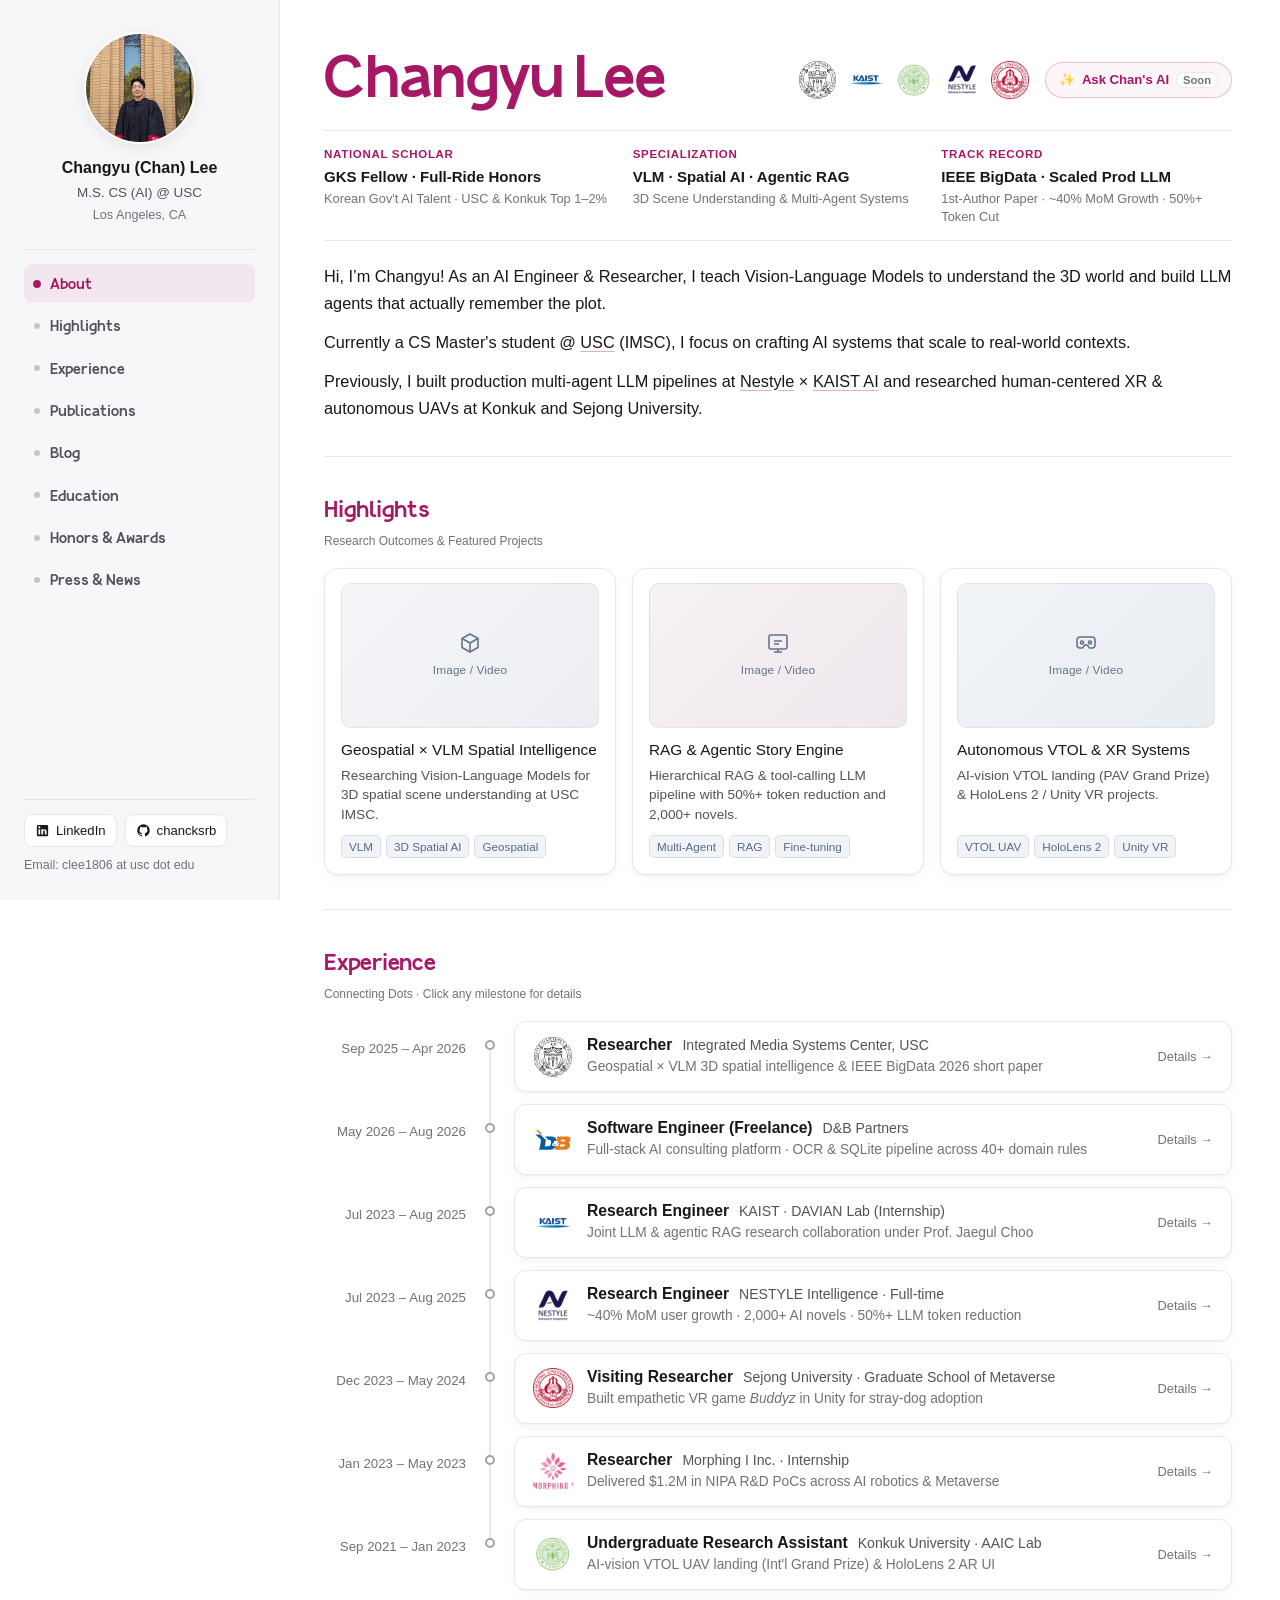
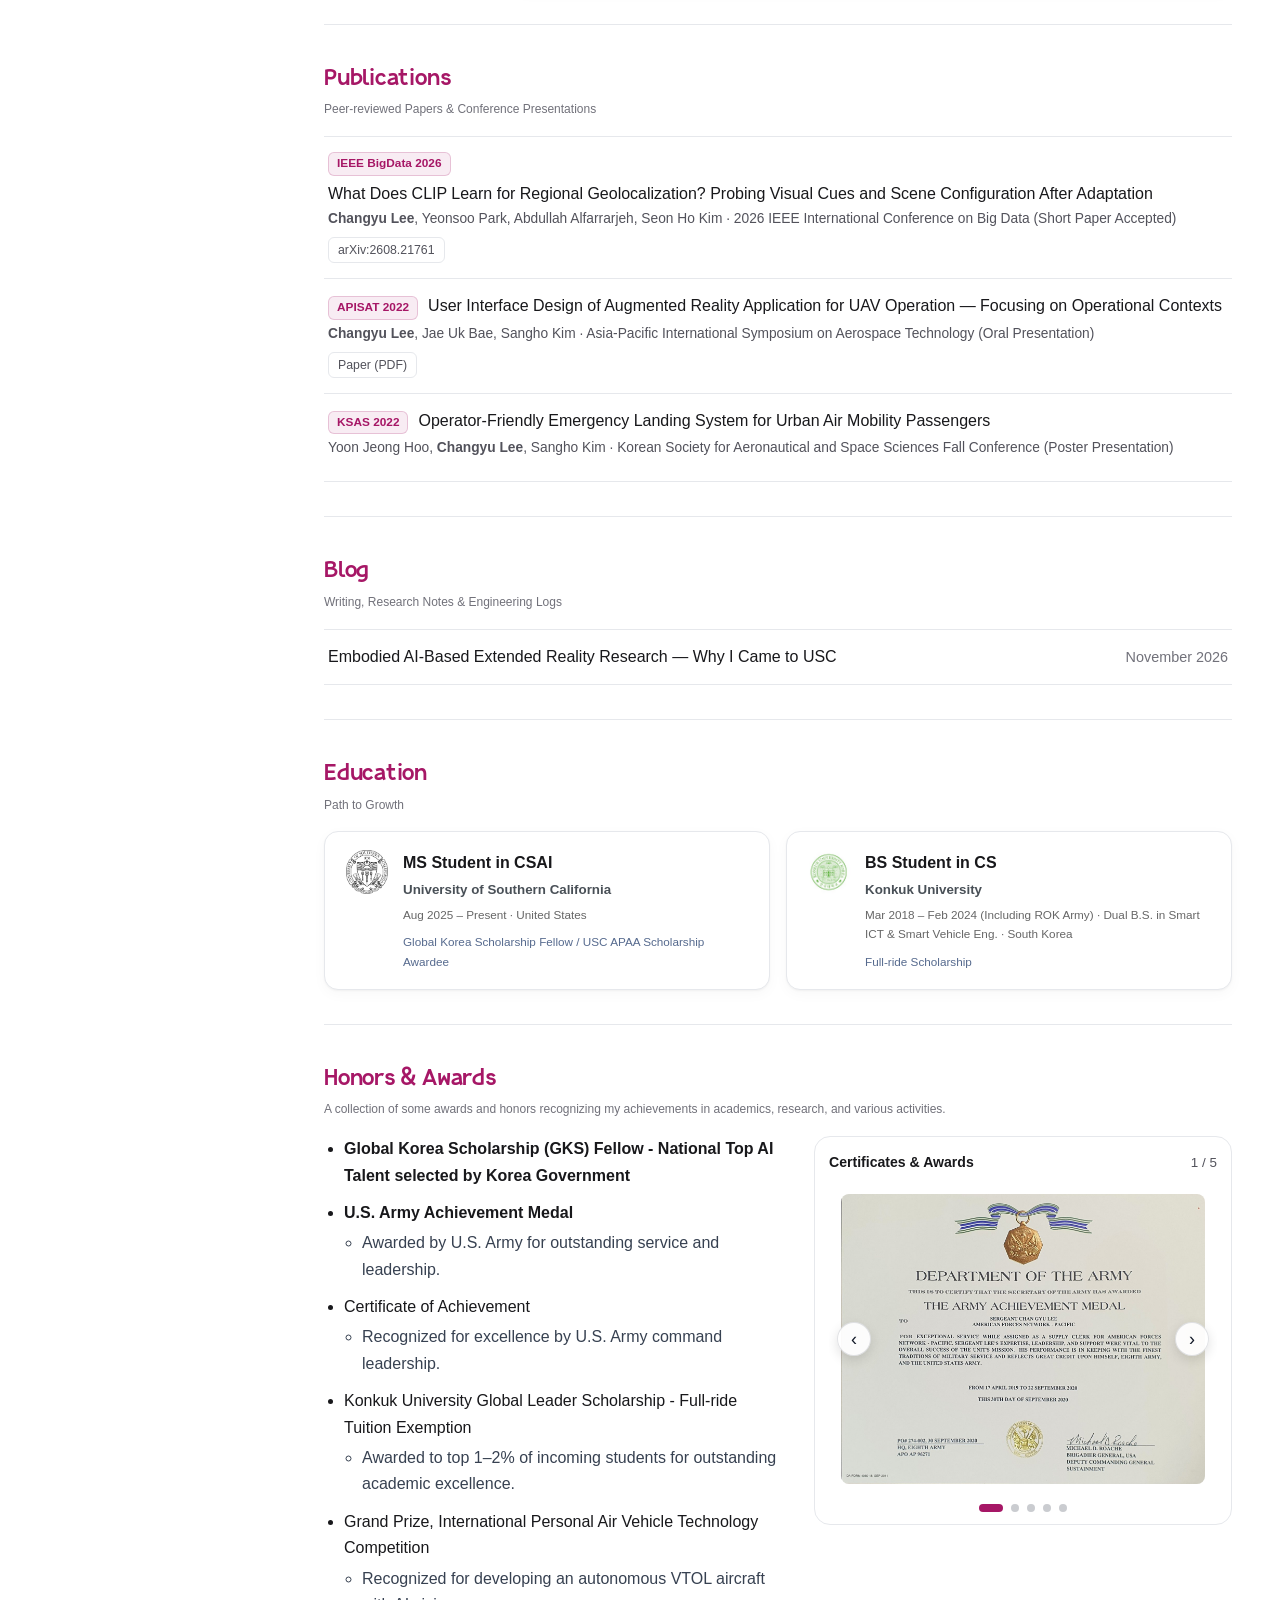
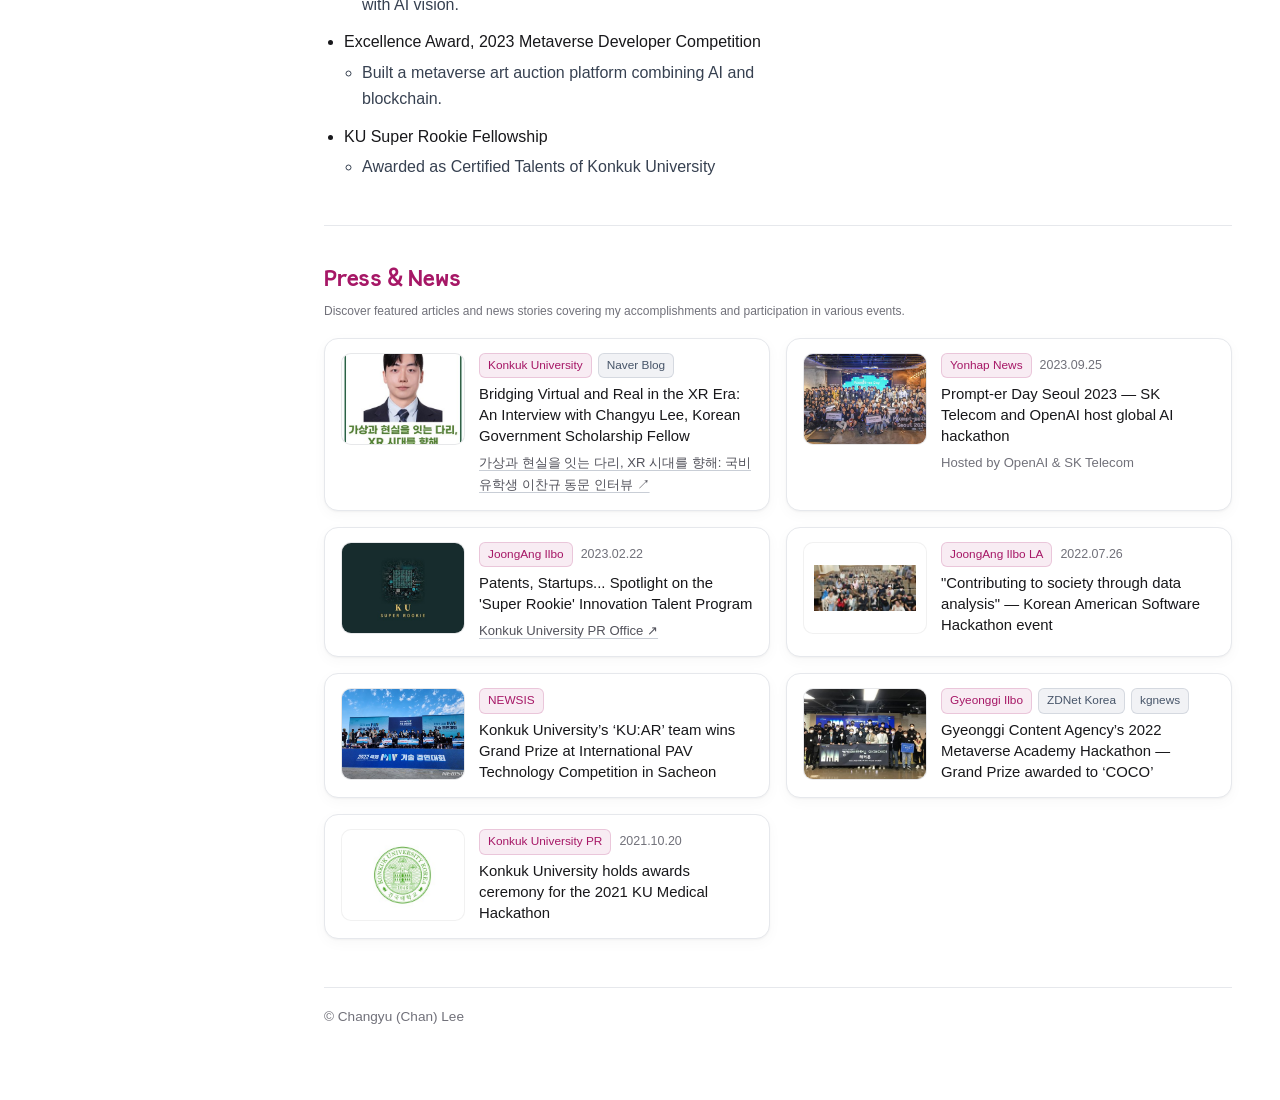
==== commit 538f2957: "Update USC IMSC experience period to Sep 2025 - Apr 2026" ====
--- a/index.html
+++ b/index.html
@@ -245,8 +245,8 @@
           </div>
 
           <div class="exp-timeline">
-            <article class="exp-node is-current">
-              <div class="exp-date">Sep 2025 – Present</div>
+            <article class="exp-node">
+              <div class="exp-date">Sep 2025 – Apr 2026</div>
               <div class="exp-track" aria-hidden="true"><span class="exp-dot"></span></div>
               <button type="button" class="exp-card">
                 <span class="exp-logo"><img src="assets/images/logo-usc.png" alt="USC Logo" width="40" height="40" /></span>
@@ -261,7 +261,7 @@
               </button>
               <div class="exp-detail-source" hidden>
                 <div class="experience-meta">
-                  Sep 2025 – Present · Los Angeles, United States<br />
+                  Sep 2025 – Apr 2026 · 8 mos · Los Angeles, United States<br />
                   Advisor: Dr. Seon Ho Kim (Associate Director)
                 </div>
                 <ul class="experience-bullets">
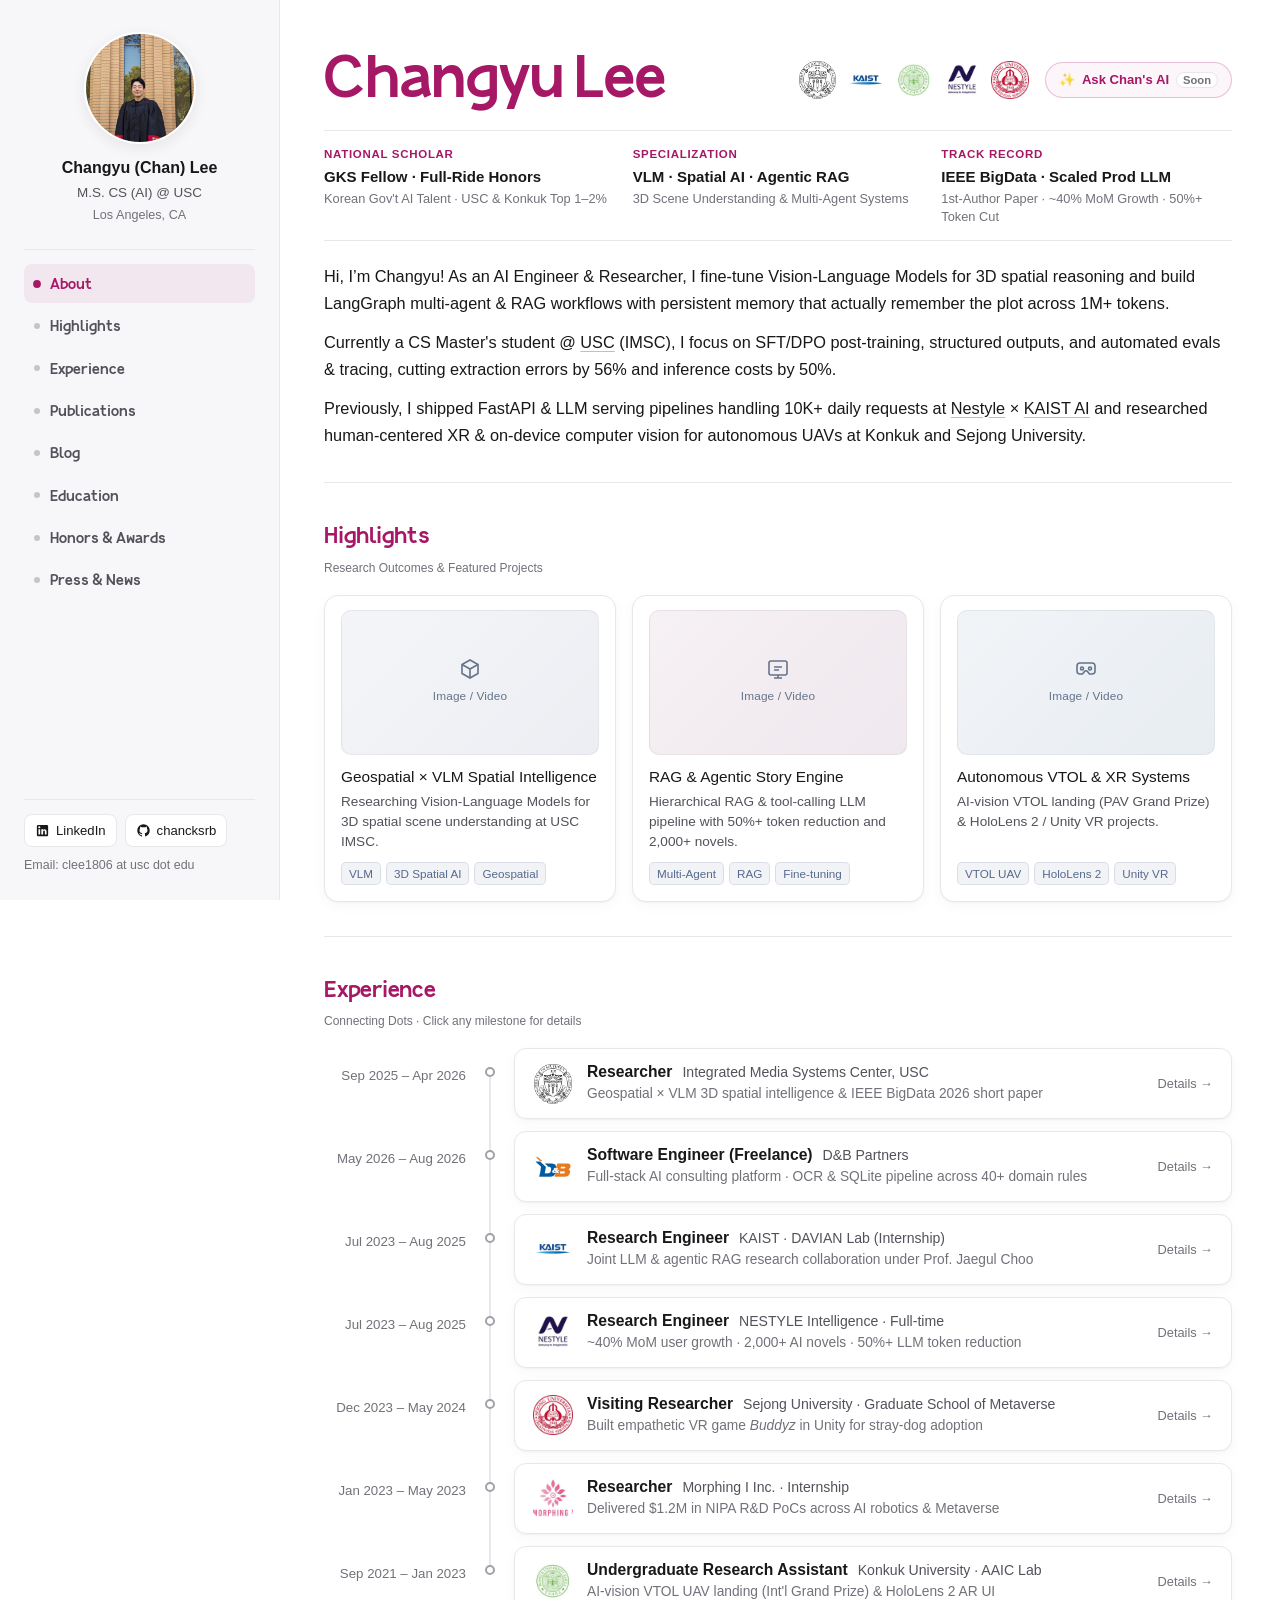
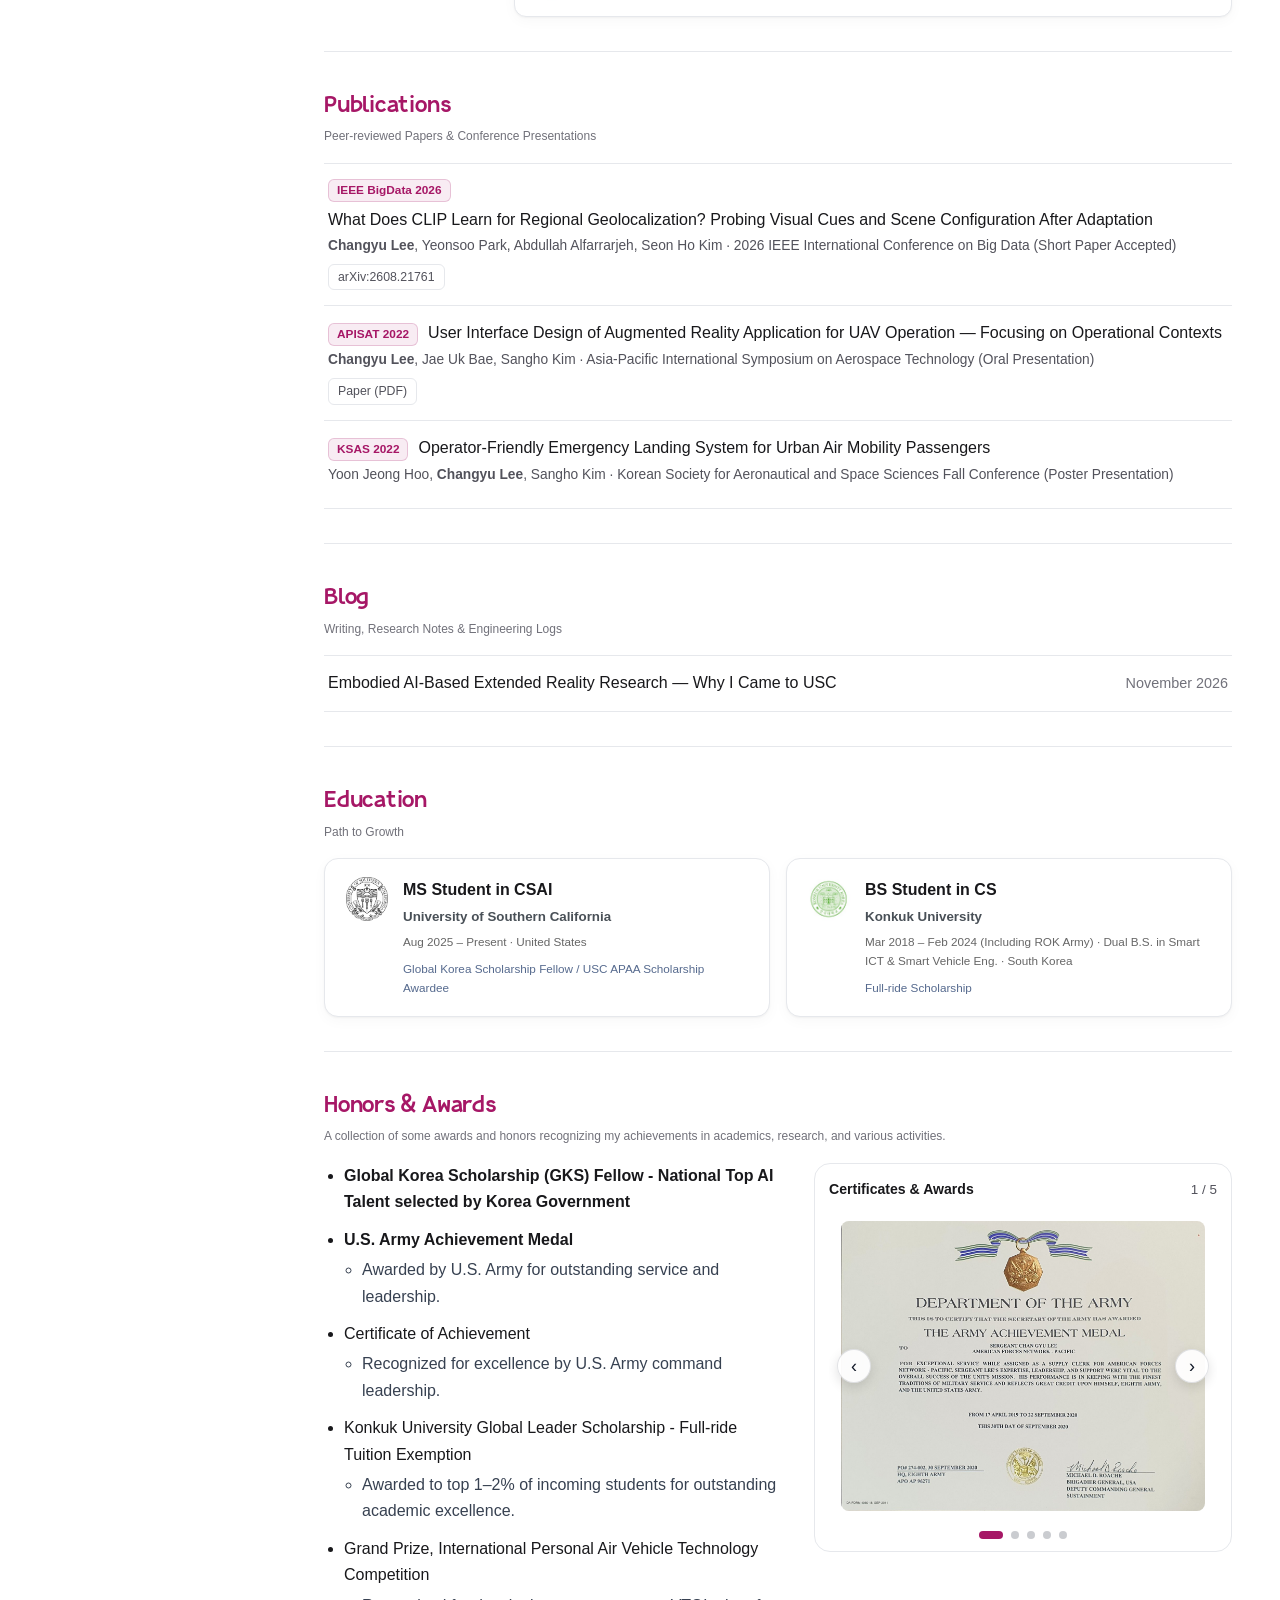
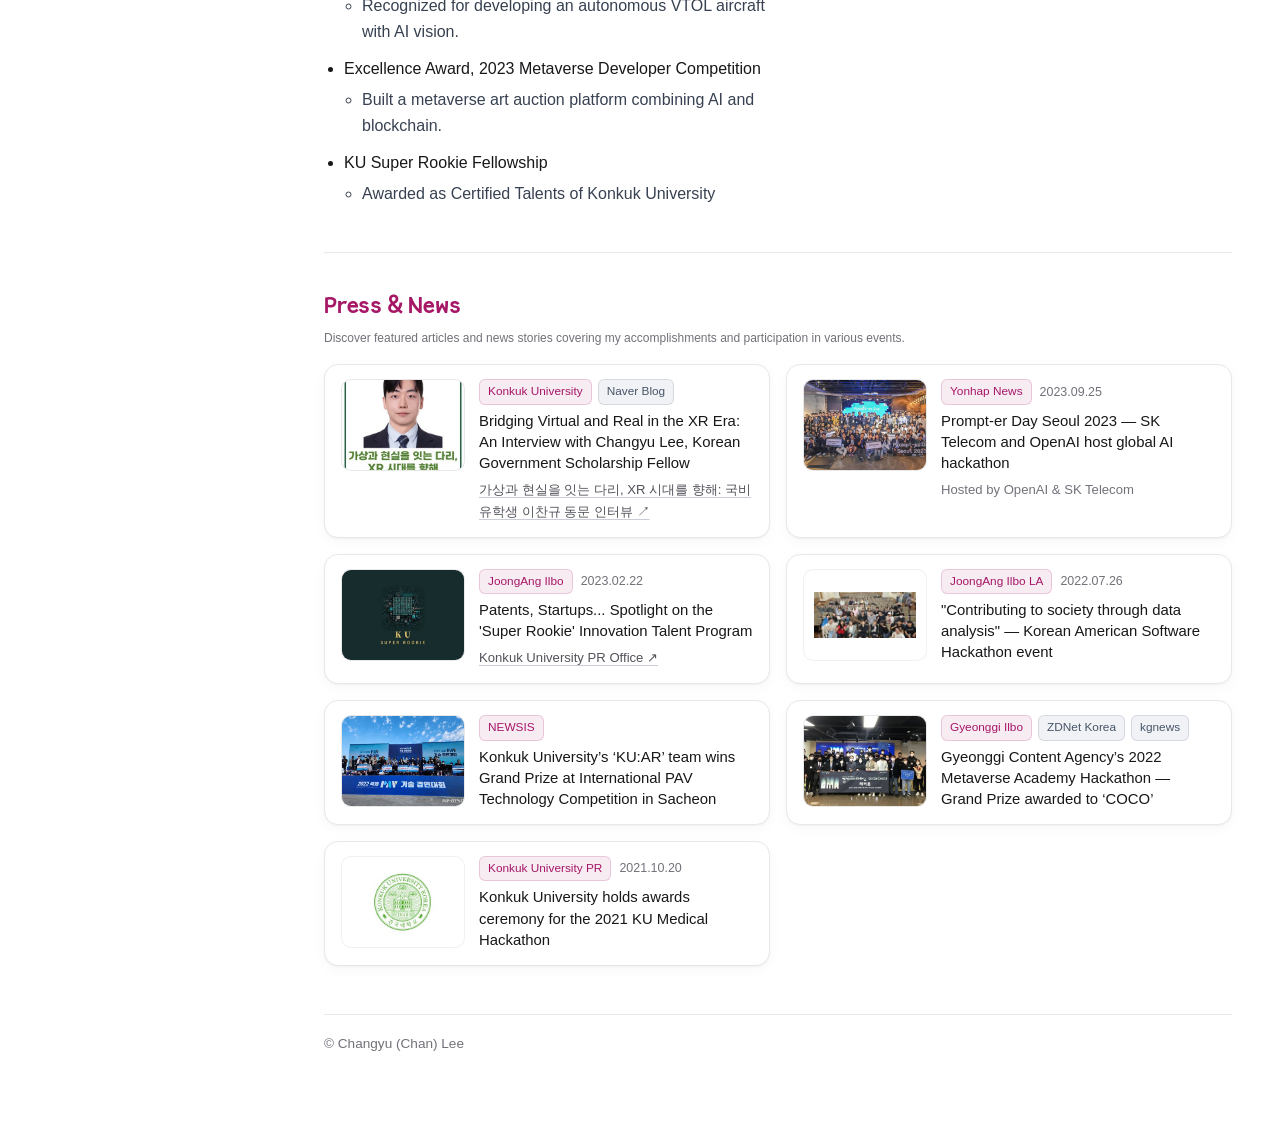
==== commit ab1bc1f0: "Update About bio copy" ====
--- a/index.html
+++ b/index.html
@@ -128,19 +128,19 @@
         <section id="about" class="content-section intro-row" aria-label="About">
           <div class="intro-bio">
             <p>
-              Hi, I’m Changyu! As an AI Engineer &amp; Researcher, I teach Vision-Language Models to understand the 3D world and build LLM agents that actually remember the plot.
+              Hi, I’m Changyu! As an AI Engineer &amp; Researcher, I fine-tune Vision-Language Models for 3D spatial reasoning and build LangGraph multi-agent &amp; RAG workflows with persistent memory that actually remember the plot across 1M+ tokens.
             </p>
             <p>
               Currently a CS Master's student @
               <a href="https://viterbigradadmission.usc.edu/programs/masters/msprograms/computer-science/ms-computer-science-artificial-intelligence/" target="_blank" rel="noopener noreferrer">USC</a>
-              (IMSC), I focus on crafting AI systems that scale to real-world contexts.
+              (IMSC), I focus on SFT/DPO post-training, structured outputs, and automated evals &amp; tracing, cutting extraction errors by 56% and inference costs by 50%.
             </p>
             <p>
-              Previously, I built production multi-agent LLM pipelines at
+              Previously, I shipped FastAPI &amp; LLM serving pipelines handling 10K+ daily requests at
               <a href="https://www.nestyle.ai/" target="_blank" rel="noopener noreferrer">Nestyle</a>
               ×
               <a href="https://gsai.kaist.ac.kr/" target="_blank" rel="noopener noreferrer">KAIST AI</a>
-              and researched human-centered XR &amp; autonomous UAVs at Konkuk and Sejong University.
+              and researched human-centered XR &amp; on-device computer vision for autonomous UAVs at Konkuk and Sejong University.
             </p>
           </div>
         </section>
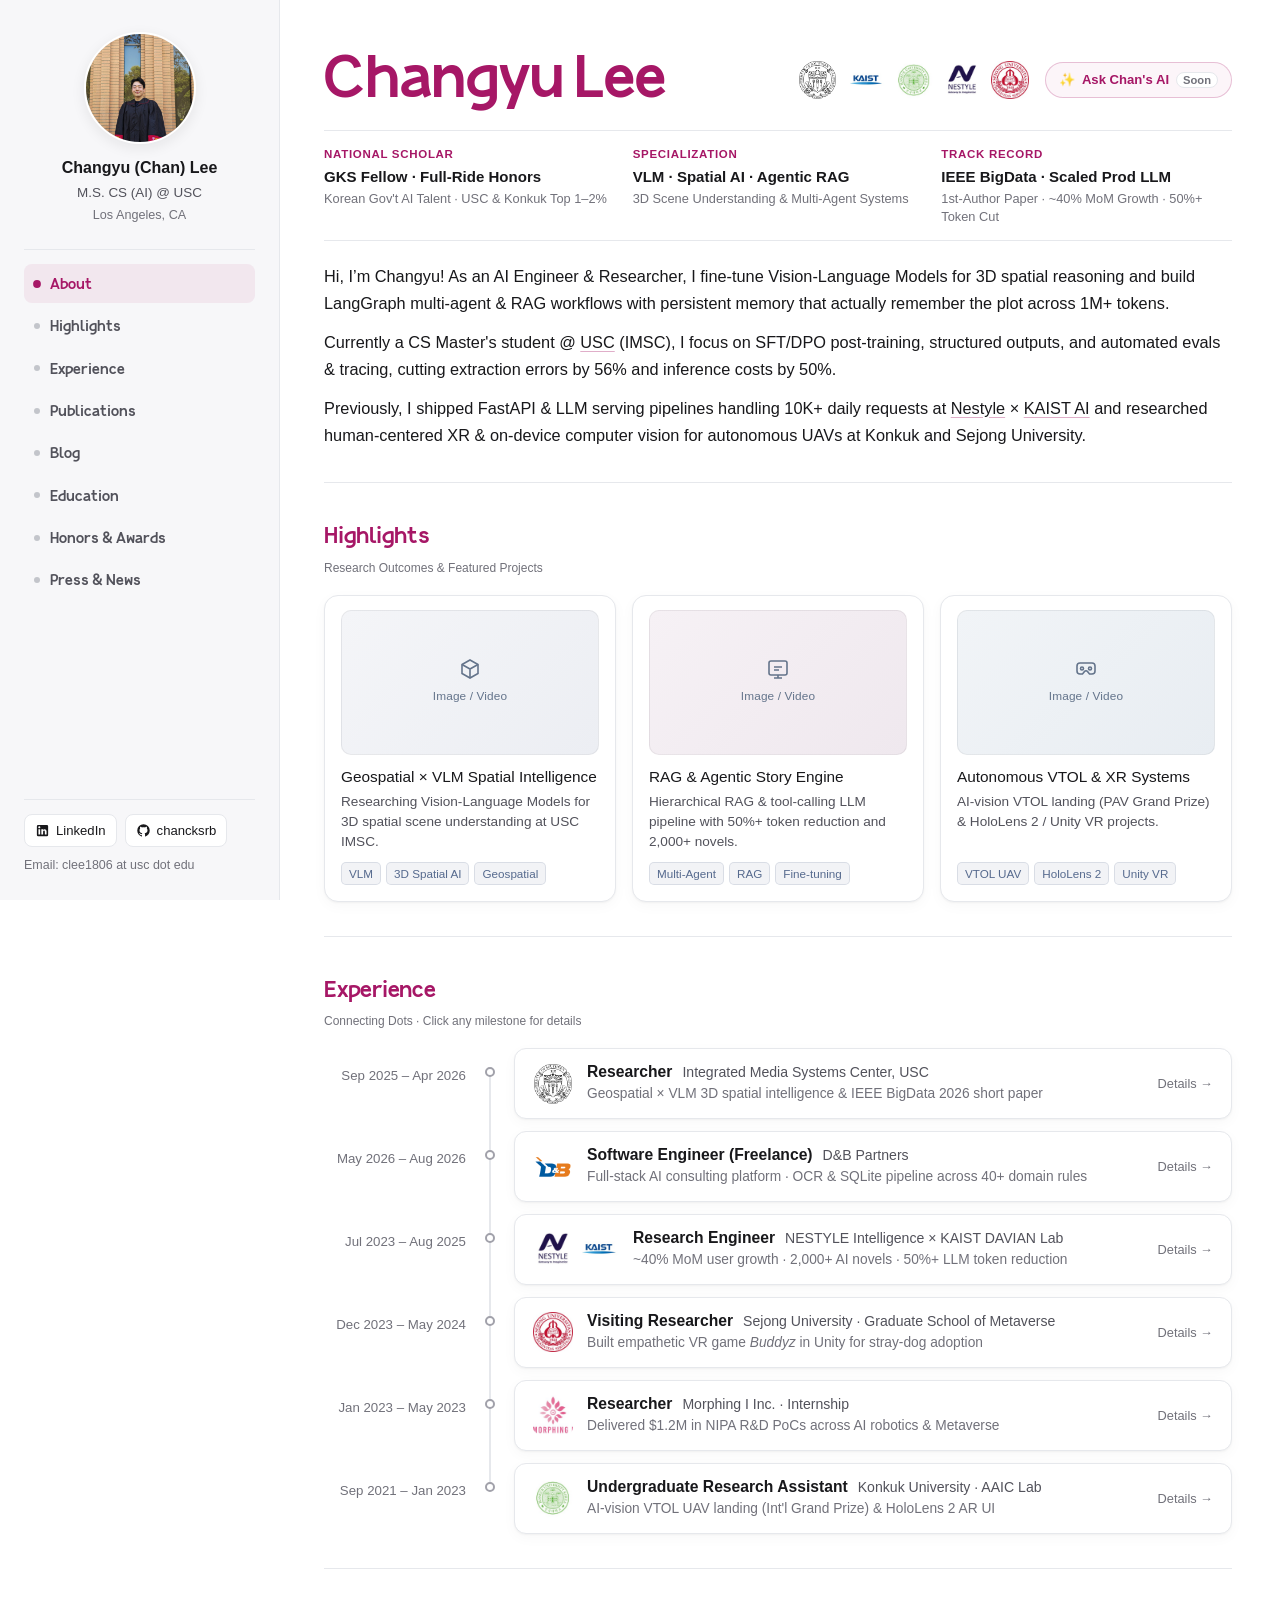
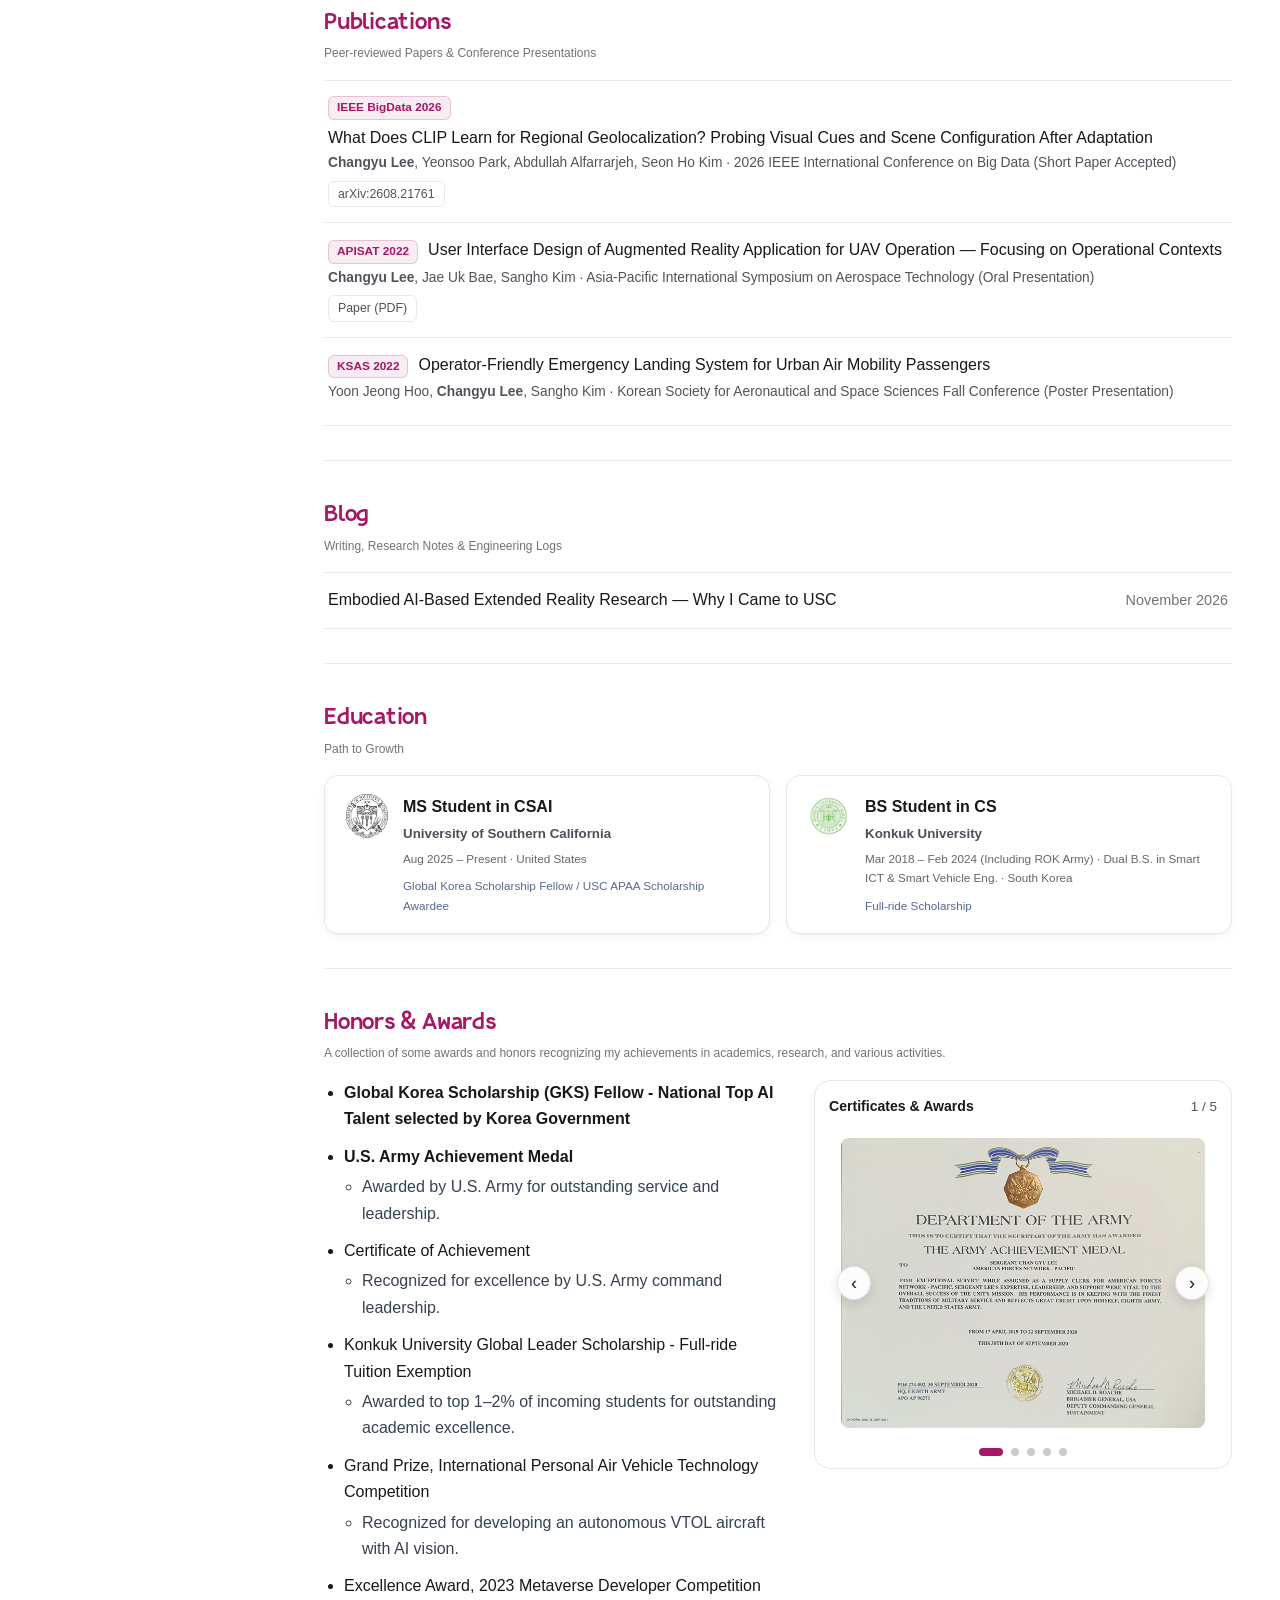
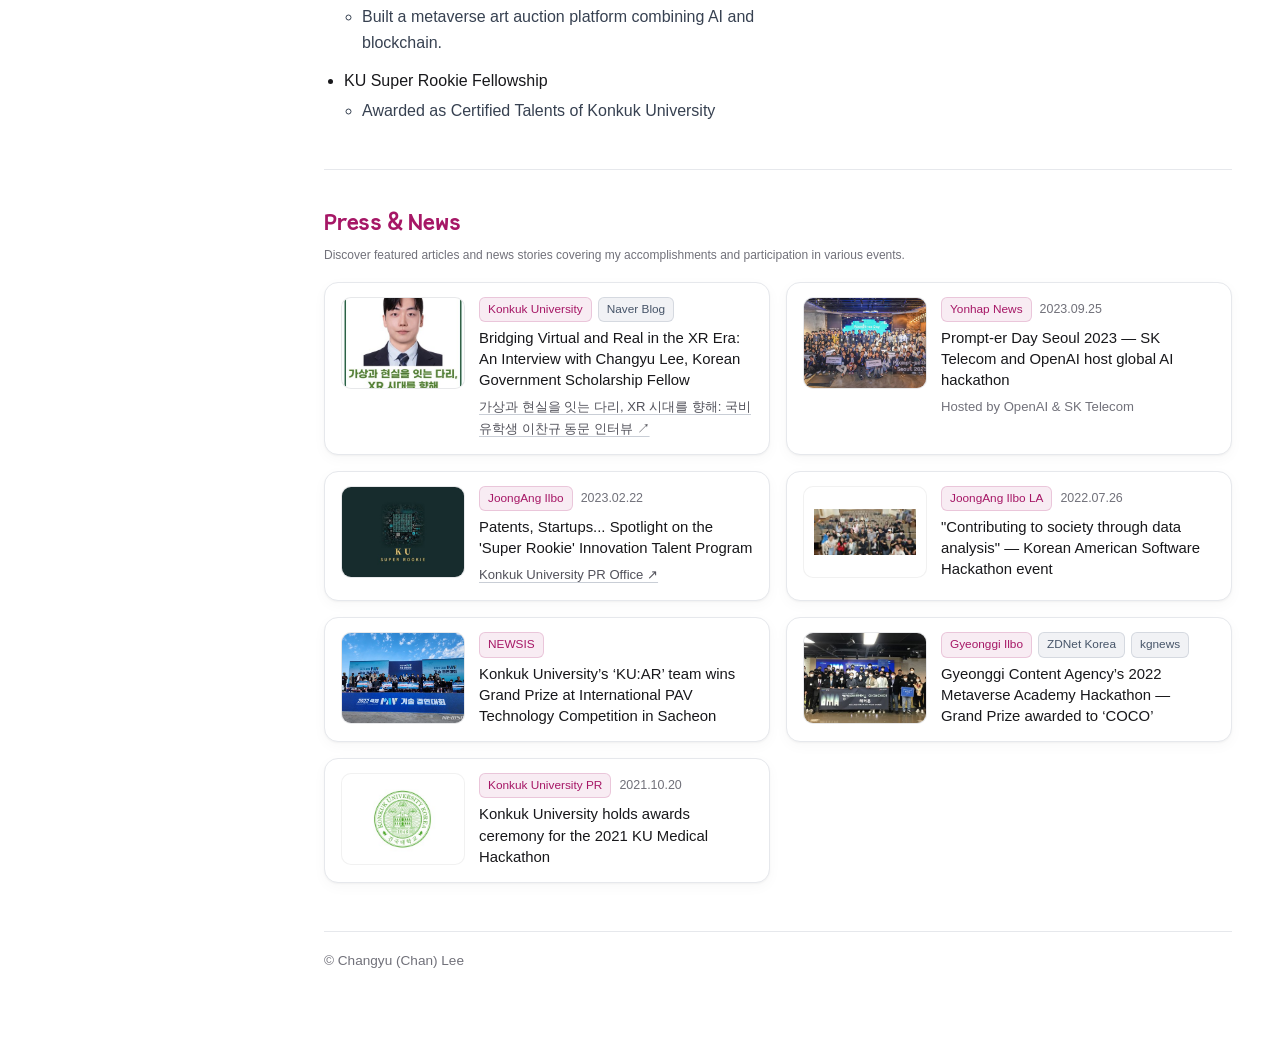
==== commit 517ff7a2: "Merge NESTYLE Intelligence and KAIST DAVIAN Lab timeline entry with dual logos" ====
--- a/index.html
+++ b/index.html
@@ -10,7 +10,7 @@
   <meta property="og:type" content="website" />
   <meta property="og:image" content="assets/images/profile.jpg" />
   <link rel="icon" type="image/svg+xml" href="favicon.svg" />
-  <link rel="stylesheet" href="assets/css/style.css?v=20261112" />
+  <link rel="stylesheet" href="assets/css/style.css?v=20261112b" />
 </head>
 <body>
   <div class="split-layout">
@@ -303,50 +303,32 @@
               <div class="exp-date">Jul 2023 – Aug 2025</div>
               <div class="exp-track" aria-hidden="true"><span class="exp-dot"></span></div>
               <button type="button" class="exp-card">
-                <span class="exp-logo"><img src="assets/images/logo-kaist.jpg" alt="KAIST Logo" width="40" height="40" /></span>
+                <span class="exp-logos">
+                  <span class="exp-logo"><img src="assets/images/logo-nestyle.jpg" alt="NESTYLE Logo" width="40" height="40" /></span>
+                  <span class="exp-logo"><img src="assets/images/logo-kaist.jpg" alt="KAIST Logo" width="40" height="40" /></span>
+                </span>
                 <span class="exp-summary">
                   <span class="exp-heading">
                     <span class="exp-role">Research Engineer</span>
-                    <span class="exp-org">KAIST · DAVIAN Lab (Internship)</span>
+                    <span class="exp-org">NESTYLE Intelligence × KAIST DAVIAN Lab</span>
                   </span>
-                  <span class="exp-impact">Joint LLM &amp; agentic RAG research collaboration under Prof. Jaegul Choo</span>
+                  <span class="exp-impact">~40% MoM user growth · 2,000+ AI novels · 50%+ LLM token reduction</span>
                 </span>
                 <span class="exp-more" aria-hidden="true">Details →</span>
               </button>
               <div class="exp-detail-source" hidden>
                 <div class="experience-meta">
-                  Jul 2023 – Aug 2025 · 2 yrs 1 mon · South Korea · Hybrid<br />
-                  Advisor: Prof. Jaegul Choo, DAVIAN Lab.
-                </div>
-                <div class="skill-tags">
-                  Skills: OpenAI API · LangChain · AI · Large Language Models (LLM) · FastAPI · LangGraph
-                </div>
-              </div>
-            </article>
-
-            <article class="exp-node">
-              <div class="exp-date">Jul 2023 – Aug 2025</div>
-              <div class="exp-track" aria-hidden="true"><span class="exp-dot"></span></div>
-              <button type="button" class="exp-card">
-                <span class="exp-logo"><img src="assets/images/logo-nestyle.jpg" alt="NESTYLE Logo" width="40" height="40" /></span>
-                <span class="exp-summary">
-                  <span class="exp-heading">
-                    <span class="exp-role">Research Engineer</span>
-                    <span class="exp-org">NESTYLE Intelligence · Full-time</span>
-                  </span>
-                  <span class="exp-impact">~40% MoM user growth · 2,000+ AI novels · 50%+ LLM token reduction</span>
-                </span>
-                <span class="exp-more" aria-hidden="true">Details →</span>
-              </button>
-              <div class="exp-detail-source" hidden>
-                <div class="experience-meta">Jul 2023 – Aug 2025 · 2 yrs 1 mon · Seoul, South Korea · Hybrid</div>
+                  Jul 2023 – Aug 2025 · 2 yrs 1 mon · Seoul, South Korea · Hybrid<br />
+                  Full-time @ NESTYLE Intelligence · Joint Research Internship @ KAIST DAVIAN Lab (Advisor: Prof. Jaegul Choo)
+                </div>
                 <ul class="experience-bullets">
                   <li>Developed an AI-assisted web-novel writing platform by leveraging RAG processes and achieved over 50% reduction in maximum token usage by Prompt Engineering.</li>
                   <li>Fine-tuned Hugging Face open-source models specialized for web novels and implemented Tools / Function Calling features to validate the concept of fully automated novel-generation AI agents.</li>
                   <li>Led end-to-end system engineering and back-end API development, resulting in ~40% average monthly user growth (for 1 year after launch) and 2,000 generated novels.</li>
+                  <li>Conducted joint LLM &amp; agentic RAG research collaboration under Prof. Jaegul Choo at KAIST DAVIAN Lab.</li>
                 </ul>
                 <div class="skill-tags">
-                  Skills: OpenAI API · LangChain · Python · Large Language Models (LLM) · FastAPI · Prompt Engineering
+                  Skills: OpenAI API · LangChain · LangGraph · Large Language Models (LLM) · FastAPI · Prompt Engineering
                 </div>
               </div>
             </article>
@@ -787,7 +769,9 @@
     <div class="cy-exp-modal">
       <div class="cy-exp-modal-header">
         <div class="cy-exp-modal-title-wrap">
-          <img class="cy-exp-modal-logo" id="cyExpModalLogo" src="" alt="" width="40" height="40" />
+          <div class="cy-exp-modal-logos" id="cyExpModalLogos">
+            <img class="cy-exp-modal-logo" id="cyExpModalLogo" src="" alt="" width="40" height="40" />
+          </div>
           <div>
             <h3 class="cy-exp-modal-role" id="cyExpModalRole"></h3>
             <p class="cy-exp-modal-org" id="cyExpModalOrg"></p>
@@ -805,6 +789,6 @@
     <img id="cyLightboxImg" src="" alt="" />
   </div>
 
-  <script src="assets/js/main.js?v=20261112"></script>
+  <script src="assets/js/main.js?v=20261112b"></script>
 </body>
 </html>
--- a/assets/css/style.css
+++ b/assets/css/style.css
@@ -938,6 +938,13 @@
   border-color: rgba(166, 23, 102, 0.36);
 }
 
+.exp-logos {
+  display: inline-flex;
+  align-items: center;
+  gap: 6px;
+  flex-shrink: 0;
+}
+
 .exp-logo {
   width: 40px;
   height: 40px;
@@ -1043,6 +1050,13 @@
   align-items: center;
   gap: 12px;
   min-width: 0;
+}
+
+.cy-exp-modal-logos {
+  display: inline-flex;
+  align-items: center;
+  gap: 6px;
+  flex-shrink: 0;
 }
 
 .cy-exp-modal-logo {
